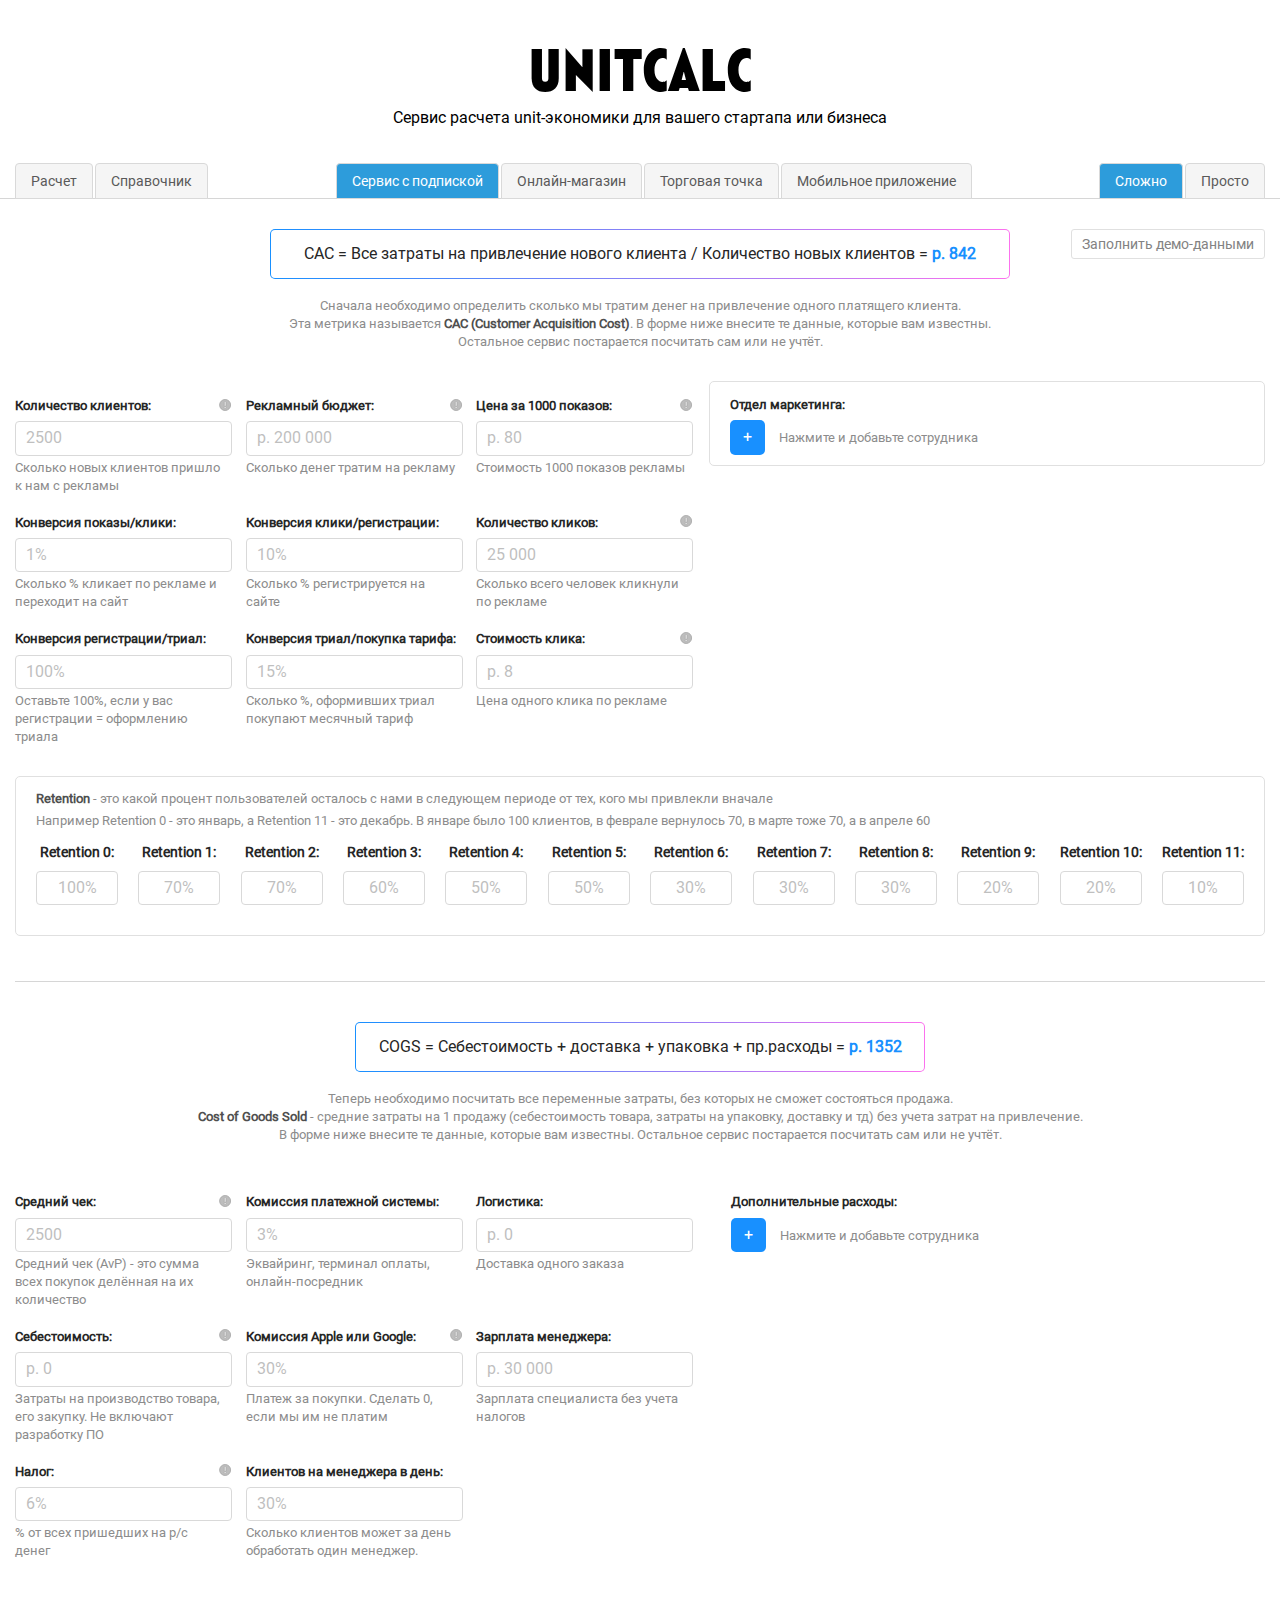
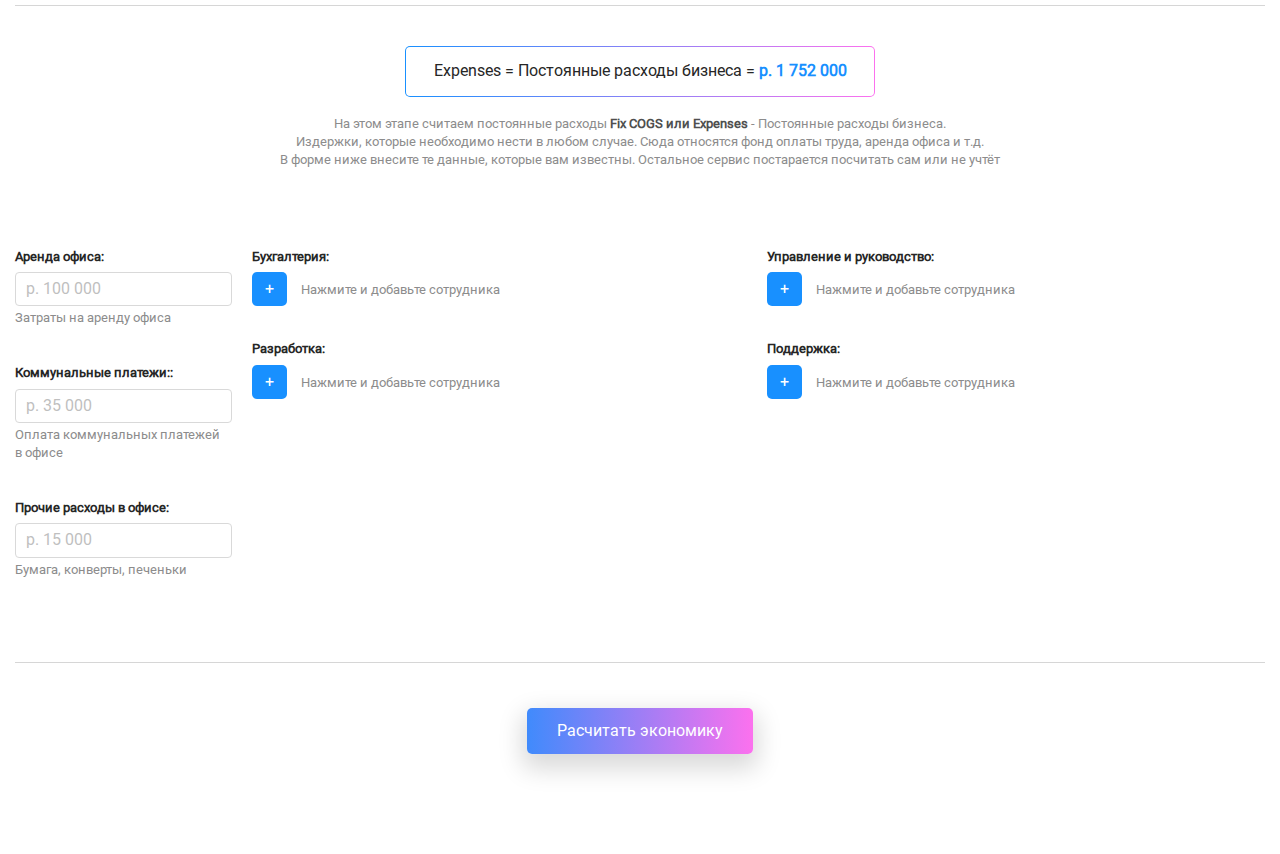
==== index.html @ e4cd633b "first commit" ====
<!doctype html>
<html lang="ru">
<head>
    <meta charset="UTF-8">
    <meta name="viewport" content="width=device-width,user-scalable=no,initial-scale=1,maximum-scale=1,minimum-scale=1">
    <meta http-equiv="X-UA-Compatible" content="ie=edge">
    <title>Unitcalc</title>
<link href="app.2c2aeeba109374f56f1d.css" rel="stylesheet"></head>
<body>
<header class="header">
    <div class="container">

        <div class="header__top">
            <h1 class="header__title">
                UNITCALC
            </h1>
            <span class="header__subtitle">
                Сервис расчета unit-экономики для вашего стартапа или бизнеса
            </span>
        </div>

        <div class="header__nav header-nav">
            <div class="header-nav__sub-nav">
                <a class="header-nav__item" href="#">Расчет</a>
                <a class="header-nav__item" href="./handbook.html">Справочник</a>
            </div>
            <div class="header-nav__main-nav">
                <a class="header-nav__item header-nav__item_active" href="#">Сервис с подпиской</a>
                <a class="header-nav__item" href="#">Онлайн-магазин</a>
                <a class="header-nav__item" href="#">Торговая точка</a>
                <a class="header-nav__item" href="#">Мобильное приложение</a>
            </div>
            <div class="header-nav__sub-nav">
                <a class="header-nav__item header-nav__item_active" href="#">Сложно</a>
                <a class="header-nav__item" href="./simple.html">Просто</a>
            </div>
        </div>

    </div>

    <hr class="header__hr">

</header>

<main class="main__index" data-complex-calc="true">
    <div class="container">
        <button class="put-demo-data">Заполнить демо-данными</button>
        <div class="transcript-wrap">
            <div class="transcript CAC__transcript">
                <p>CAC = Все затраты на привлечение нового клиента / Количество новых клиентов = <span class="transcript__benefit">р. 842</span></p>
            </div>

            <p class="CAC-preview__info transcript__info">
                Сначала необходимо определить сколько мы тратим денег на привлечение одного платящего клиента.
                <br>
                Эта метрика называется <span>CAC (Customer Acquisition Cost)</span>. В форме ниже
                внесите те данные, которые вам известны.<br>
                Остальное сервис постарается посчитать сам или не учтёт.
            </p>
        </div>
        <form class="main-form" action="">
            <div class="CAC">
                <div class="CAC-form main-form__CAC">
                    <div class="CAC-form__main">
                        <div class="CAC-form__spread">
                            <div class="main-form__row">
                                <div class="main-form__item main-form__item_require">
                                    <label for="customer-count">Количество клиентов:</label>
                                    <input class="main-form__input" id="customer-count" type="text" name="customer-count" placeholder="2500">
                                    <span class="main-form__input-info">
                                    Сколько новых клиентов пришло к нам с рекламы
                                </span>
                                </div>
                                <div class="main-form__item main-form__item_require">
                                    <label for="marketing-budget">Рекламный бюджет:</label>
                                    <input class="main-form__input" id="marketing-budget" type="text" name="marketing-budget" placeholder="р. 200 000">
                                    <span class="main-form__input-info">
                                    Сколько денег тратим на рекламу
                                </span>
                                </div>
                                <div class="main-form__item main-form__item_require">
                                    <label for="cost-per-1000">Цена за 1000 показов:</label>
                                    <input class="main-form__input" id="cost-per-1000" type="text" name="cost-per-1000" placeholder="р. 80">
                                    <span class="main-form__input-info">
                                    Стоимость 1000 показов рекламы
                                </span>
                                </div>
                            </div>
                            <div class="main-form__row">
                                <div class="main-form__item">
                                    <label for="conversion-shows-clicks">Конверсия показы/клики:</label>
                                    <input class="main-form__input" id="conversion-shows-clicks" type="text" name="conversion-shows-clicks" placeholder="1%">
                                    <span class="main-form__input-info">
                                    Сколько % кликает по рекламе и переходит на сайт
                                </span>
                                </div>
                                <div class="main-form__item">
                                    <label for="conversion-clicks-regs">Конверсия клики/регистрации:</label>
                                    <input class="main-form__input" id="conversion-clicks-regs" type="text" name="conversion-clicks-regs" placeholder="10%">
                                    <span class="main-form__input-info">
                                    Сколько % регистрируется на сайте
                                </span>
                                </div>
                                <div class="main-form__item main-form__item_require">
                                    <label for="clicks-count">Количество кликов:</label>
                                    <input class="main-form__input" id="clicks-count" type="text" name="clicks-count" placeholder="25 000">
                                    <span class="main-form__input-info">
                                    Сколько всего человек кликнули по рекламе
                                </span>
                                </div>
                            </div>
                            <div class="main-form__row">
                                <div class="main-form__item">
                                    <label for="conversion-reg-trial">Конверсия регистрации/триал:</label>
                                    <input class="main-form__input" id="conversion-reg-trial" type="text" name="conversion-reg-trial" placeholder="100%">
                                    <span class="main-form__input-info">
                                    Оставьте 100%, если у вас регистрации = оформлению триала
                                </span>
                                </div>
                                <div class="main-form__item">
                                    <label for="conversion-trial-tariff">Конверсия триал/покупка тарифа:</label>
                                    <input class="main-form__input" id="conversion-trial-tariff" type="text" name="conversion-trial-tariff" placeholder="15%">
                                    <span class="main-form__input-info">
                                    Сколько %, оформивших триал покупают месячный тариф
                                </span>
                                </div>
                                <div class="main-form__item main-form__item_require">
                                    <label for="cost-click">Стоимость клика:</label>
                                    <input class="main-form__input" type="text" id="cost-click" name="cost-click" placeholder="р. 8">
                                    <span class="main-form__input-info">
                                    Цена одного клика по рекламе
                                </span>
                                </div>
                            </div>
                        </div>
                        <div class="CAC-form__table main-form__table" data-table="marketing">
                            <span class="main-form__table-title">Отдел маркетинга:</span>
                            <div class="main-form__new-row" data-new-row="true">
                                <button data-new-personal="true" data-personal="marketing">+</button>
                                <span> Нажмите и добавьте сотрудника</span>
                            </div>
                        </div>
                    </div>
                    <div class="CAC-form__sub">
                        <p class="CAC-form__retention-info">
                            <span>Retention</span> - это какой процент пользователей осталось с нами в следующем периоде
                            от
                            тех, кого мы привлекли вначале
                        </p>
                        <span class="CAC-form__retention-example">
                        Например Retention 0 - это январь, а Retention 11 - это декабрь. В январе было 100 клиентов, в феврале вернулось 70, в марте тоже 70, а в апреле 60
                    </span>
                        <div class="CAC-form__retention-list">
                            <div class="CAC-form__retention-item">
                                <label for="retention0">Retention 0:</label>
                                <input class="main-form__input" id="retention0" name="retention0" type="text" placeholder="100%">
                            </div>
                            <div class="CAC-form__retention-item">
                                <label for="retention1">Retention 1:</label>
                                <input class="main-form__input" id="retention1" name="retention1" type="text" placeholder="70%">
                            </div>
                            <div class="CAC-form__retention-item">
                                <label for="retention2">Retention 2:</label>
                                <input class="main-form__input" id="retention2" name="retention2" type="text" placeholder="70%">
                            </div>
                            <div class="CAC-form__retention-item">
                                <label for="retention3">Retention 3:</label>
                                <input class="main-form__input" id="retention3" name="retention3" type="text" placeholder="60%">
                            </div>
                            <div class="CAC-form__retention-item">
                                <label for="retention4">Retention 4:</label>
                                <input class="main-form__input" id="retention4" name="retention4" type="text" placeholder="50%">
                            </div>
                            <div class="CAC-form__retention-item">
                                <label for="retention5">Retention 5:</label>
                                <input class="main-form__input" id="retention5" name="retention5" type="text" placeholder="50%">
                            </div>
                            <div class="CAC-form__retention-item">
                                <label for="retention6">Retention 6:</label>
                                <input class="main-form__input" id="retention6" name="retention6" type="text" placeholder="30%">
                            </div>
                            <div class="CAC-form__retention-item">
                                <label for="retention7">Retention 7:</label>
                                <input class="main-form__input" id="retention7" name="retention7" type="text" placeholder="30%">
                            </div>
                            <div class="CAC-form__retention-item">
                                <label for="retention8">Retention 8:</label>
                                <input class="main-form__input" id="retention8" name="retention8" type="text" placeholder="30%">
                            </div>
                            <div class="CAC-form__retention-item">
                                <label for="retention9">Retention 9:</label>
                                <input class="main-form__input" id="retention9" name="retention9" type="text" placeholder="20%">
                            </div>
                            <div class="CAC-form__retention-item">
                                <label for="retention10">Retention 10:</label>
                                <input class="main-form__input" id="retention10" name="retention10" type="text" placeholder="20%">
                            </div>
                            <div class="CAC-form__retention-item">
                                <label for="retention11">Retention 11:</label>
                                <input class="main-form__input" id="retention11" name="retention11" type="text" placeholder="10%">
                            </div>
                        </div>
                    </div>
                    <hr class="main-form__hr">
                </div>
            </div>
            <div class="COGS">
                <div class="COGS__preview COGS-preview">
                    <div class="transcript COGS__transcript">
                        <p>COGS = Себестоимость + доставка + упаковка + пр.расходы = <span class="transcript__benefit">р. 1352</span>
                        </p>
                    </div>
                    <p class="transcript__info">
                        Теперь необходимо посчитать все переменные затраты, без которых не сможет состояться продажа.
                        <br>
                        <span> Cost of Goods Sold </span> - средние затраты на 1 продажу (себестоимость товара, затраты
                        на упаковку, доставку и тд) без учета затрат на привлечение.<br>
                        В форме ниже внесите те данные, которые вам известны. Остальное сервис постарается посчитать сам
                        или не учтёт.
                    </p>
                </div>
                <div class="COGS-form main-form__COGS">
                    <div class="COGS-form__spread">
                        <div class="main-form__row">
                            <div class="main-form__item main-form__item_require">
                                <label for="average-cost">Средний чек:</label>
                                <input class="main-form__input" id="average-cost" type="text" name="average-cost" placeholder="2500">
                                <span class="main-form__input-info">
                                    Средний чек (AvP) - это сумма всех покупок делённая на их количество
                                </span>
                            </div>
                            <div class="main-form__item">
                                <label for="payment-commission">Комиссия платежной системы:</label>
                                <input class="main-form__input" id="payment-commission" type="text" name="payment-commission" placeholder="3%">
                                <span class="main-form__input-info">
                                    Эквайринг, терминал оплаты, онлайн-посредник
                                </span>
                            </div>
                            <div class="main-form__item">
                                <label for="logistic">Логистика:</label>
                                <input class="main-form__input" id="logistic" type="text" name="logistic" placeholder="р. 0">
                                <span class="main-form__input-info">
                                    Доставка одного заказа
                                </span>
                            </div>
                        </div>
                        <div class="main-form__row">
                            <div class="main-form__item main-form__item_require">
                                <label for="production-cost">Себестоимость:</label>
                                <input class="main-form__input" id="production-cost" type="text" name="production-cost" placeholder="р. 0">
                                <span class="main-form__input-info">
                                    Затраты на производство товара, его закупку. Не включают разработку ПО
                                </span>
                            </div>
                            <div class="main-form__item main-form__item_require">
                                <label for="commission-apple-google">Комиссия Apple или Google:</label>
                                <input class="main-form__input" id="commission-apple-google" type="text" name="commission-apple-google" placeholder="30%">
                                <span class="main-form__input-info">
                                    Платеж за покупки. Сделать 0, если мы им не платим
                                </span>
                            </div>
                            <div class="main-form__item">
                                <label for="manager-salary">Зарплата менеджера:</label>
                                <input class="main-form__input" id="manager-salary" type="text" name="manager-salary" placeholder="р. 30 000">
                                <span class="main-form__input-info">
                                    Зарплата специалиста без учета налогов
                                </span>
                            </div>
                        </div>
                        <div class="main-form__row">
                            <div class="main-form__item main-form__item_require">
                                <label for="tax">Налог:</label>
                                <input class="main-form__input" id="tax" type="text" name="tax" placeholder="6%">
                                <span class="main-form__input-info">
                                    % от всех пришедших на р/с денег
                                </span>
                            </div>
                            <div class="main-form__item">
                                <label for="client-per-manager">Клиентов на менеджера в день:</label>
                                <input class="main-form__input" id="client-per-manager" type="text" name="client-per-manager" placeholder="30%">
                                <span class="main-form__input-info">
                                    Сколько клиентов может за день обработать один менеджер.
                                </span>
                            </div>
                        </div>

                    </div>
                    <div class="COGS-form__table main-form__table" data-table="additional-spending">
                        <span class="main-form__table-title">Дополнительные расходы:</span>
                        <div class="main-form__new-row" data-new-row="true">
                            <button data-new-personal="true" data-personal="additional-spending">+</button>
                            <span> Нажмите и добавьте сотрудника</span>
                        </div>
                    </div>
                </div>
                <hr class="main-form__hr">
            </div>
            <div class="expenses">
                <div class="expenses__preview expenses-preview">
                    <div class="transcript expenses__transcript">
                        <p>Expenses = Постоянные расходы бизнеса = <span class="transcript__benefit">р. 1 752 000</span>
                        </p>
                    </div>
                    <p class="transcript__info">
                        На этом этапе считаем постоянные расходы <span>Fix COGS или Expenses</span> - Постоянные расходы
                        бизнеса. <br>
                        Издержки, которые необходимо нести в любом случае. Сюда относятся фонд оплаты труда, аренда
                        офиса и т.д. <br>
                        В форме ниже внесите те данные, которые вам известны. Остальное сервис постарается посчитать сам
                        или не учтёт
                    </p>
                </div>
                <div class="expenses-form main-form__expenses">
                    <div class="expenses__main">
                        <div class="expenses__row">
                            <div class="expenses__spread">
                                <div class="main-form__row">
                                    <div class="main-form__item">
                                        <label for="office-rent">Аренда офиса:</label>
                                        <input class="main-form__input" id="office-rent" type="text" name="office-rent" placeholder="р. 100 000">
                                        <span class="main-form__input-info">
                                    Затраты на аренду офиса
                                    </span>
                                    </div>
                                </div>
                                <div class="main-form__row">
                                    <div class="main-form__item">
                                        <label for="communal-payment">Коммунальные платежи::</label>
                                        <input class="main-form__input" id="communal-payment" type="text" name="communal-payment" placeholder="р. 35 000">
                                        <span class="main-form__input-info">
                                    Оплата коммунальных платежей в офисе
                                    </span>
                                    </div>
                                </div>
                                <div class="main-form__row">
                                    <div class="main-form__item">
                                        <label for="other-expense">Прочие расходы в офисе:</label>
                                        <input class="main-form__input" id="other-expense" type="text" name="other-expense" placeholder="р. 15 000">
                                        <span class="main-form__input-info">
                                    Бумага, конверты, печеньки
                                    </span>
                                    </div>
                                </div>
                            </div>
                            <div class="expenses__table-list">
                                <div class="main-form__table expenses-table" data-table="clerking">
                                    <span class="main-form__table-title">Бухгалтерия:</span>
                                    <div class="main-form__new-row" data-new-row="true">
                                        <button data-new-personal="true" data-personal="clerking">+</button>
                                        <span> Нажмите и добавьте сотрудника</span>
                                    </div>
                                </div>
                                <div class="main-form__table expenses-table" data-table="management">
                                    <span class="main-form__table-title">Управление и руководство:</span>
                                    <div class="main-form__new-row" data-new-row="true">
                                        <button data-new-personal="true" data-personal="management">+</button>
                                        <span> Нажмите и добавьте сотрудника</span>
                                    </div>
                                </div>
                                <div class="main-form__table expenses-table" data-table="dev">
                                    <span class="main-form__table-title">Разработка:</span>
                                    <div class="main-form__new-row" data-new-row="true">
                                        <button data-new-personal="true" data-personal="dev">+</button>
                                        <span> Нажмите и добавьте сотрудника</span>
                                    </div>
                                </div>
                                <div class="main-form__table expenses-table" data-table="support">
                                    <span class="main-form__table-title">Поддержка:</span>
                                    <div class="main-form__new-row" data-new-row="true">
                                        <button data-new-personal="true" data-personal="support">+</button>
                                        <span> Нажмите и добавьте сотрудника</span>
                                    </div>
                                </div>
                            </div>

                        </div>
                    </div>
                </div>
                <hr class="main-form__hr">
            </div>
        </form>
        <button class="main-form__submit" type="submit">Расчитать экономику</button>

        <div class="complex hidden">
            <div class="complex__preview">
                <p>Ваша unit-экономика расчитана из введенных данных. На их основе подготовлены
                    рекомендации по улучшению экономики</p>
                <a href="#">Перейти к рекомендациями</a>
            </div>
            <div class="complex__table-list">
                <div class="table-ref">
                    <button class="button-share">
                        <img src="./img/share.svg" alt="">
                    </button>
                    <button class="button-download">
                        <img src="./img/download.svg" alt="">
                    </button>
                </div>
                <div class="simple__common-data">
                    <span class="table__title">Общие данные по экономике:</span>
                    <table class="common-data">
                        <tr class="common-data__tr">
                            <td class="common-data__th">
                                <div class="common-data__td-wrap">
                                    <span class="common-data__th-title">ARPPU:</span>
                                    <span class="common-data__th-info">Средний доход с платящего клиента</span>
                                    <span class="common-data__th-value">р. 5 016</span>
                                </div>
                            </td>
                            <td class="common-data__th">
                                <div class="common-data__td-wrap">
                                    <span class="common-data__th-title">ARPPU:</span>
                                    <span class="common-data__th-info">Средний доход с платящего клиента</span>
                                    <span class="common-data__th-value">р. 5 016</span>
                                </div>
                            </td>
                            <td class="common-data__th">
                                <div class="common-data__td-wrap">
                                    <span class="common-data__th-title">ARPPU:</span>
                                    <span class="common-data__th-info">Средний доход с платящего клиента</span>
                                    <span class="common-data__th-value">р. 5 016</span>
                                </div>
                            </td>
                            <td class="common-data__th">
                                <div class="common-data__td-wrap">
                                    <span class="common-data__th-title">ARPPU:</span>
                                    <span class="common-data__th-info">Средний доход с платящего клиента</span>
                                    <span class="common-data__th-value">р. 5 016</span>
                                </div>
                            </td>
                            <td class="common-data__th">
                                <div class="common-data__td-wrap">
                                    <span class="common-data__th-title">ARPPU:</span>
                                    <span class="common-data__th-info">Средний доход с платящего клиента</span>
                                    <span class="common-data__th-value">р. 5 016</span>
                                </div>
                            </td>
                            <td class="common-data__th">
                                <div class="common-data__td-wrap">
                                    <span class="common-data__th-title">ARPPU:</span>
                                    <span class="common-data__th-info">Средний доход с платящего клиента</span>
                                    <span class="common-data__th-value">р. 5 016</span>
                                </div>
                            </td>
                            <td class="common-data__th">
                                <div class="common-data__td-wrap">
                                    <span class="common-data__th-title">ARPPU:</span>
                                    <span class="common-data__th-info">Средний доход с платящего клиента</span>
                                    <span class="common-data__th-value">р. 5 016</span>
                                </div>
                            </td>
                            <td class="common-data__th common-data__th_benefit">
                                <div class="common-data__td-wrap">
                                    <span class="common-data__th-title">ARPPU:</span>
                                    <span class="common-data__th-info">Средний доход с платящего клиента</span>
                                    <span class="common-data__th-value">р. 5 016</span>
                                </div>
                            </td>
                        </tr>
                        <tr class="common-data__tr">
                            <td class="common-data__td">
                                <div class="common-data__td-wrap">
                                    <span class="common-data__td-title">Количество показов:</span>
                                    <span class="common-data__td-info">Общее число показов рекламы</span>
                                    <span class="common-data__td-value">р. 2 500 000</span>
                                </div>
                            </td>
                            <td class="common-data__td">
                                <div class="common-data__td-wrap">
                                    <span class="common-data__td-title">Количество показов:</span>
                                    <span class="common-data__td-info">Общее число показов рекламы</span>
                                    <span class="common-data__td-value">р. 2 500 000</span>
                                </div>
                            </td>
                            <td class="common-data__td">
                                <div class="common-data__td-wrap">
                                    <span class="common-data__td-title">Количество показов:</span>
                                    <span class="common-data__td-info">Общее число показов рекламы</span>
                                    <span class="common-data__td-value">р. 2 500 000</span>
                                </div>
                            </td>
                            <td class="common-data__td">
                                <div class="common-data__td-wrap">
                                    <span class="common-data__td-title">Количество показов:</span>
                                    <span class="common-data__td-info">Общее число показов рекламы</span>
                                    <span class="common-data__td-value">р. 2 500 000</span>
                                </div>
                            </td>
                            <td class="common-data__td">
                                <div class="common-data__td-wrap">
                                    <span class="common-data__td-title">Количество показов:</span>
                                    <span class="common-data__td-info">Общее число показов рекламы</span>
                                    <span class="common-data__td-value">р. 2 500 000</span>
                                </div>
                            </td>
                            <td class="common-data__td">
                                <div class="common-data__td-wrap">
                                    <span class="common-data__td-title">Количество показов:</span>
                                    <span class="common-data__td-info">Общее число показов рекламы</span>
                                    <span class="common-data__td-value">р. 2 500 000</span>
                                </div>
                            </td>
                            <td class="common-data__td">
                                <div class="common-data__td-wrap">
                                    <span class="common-data__td-title">Количество показов:</span>
                                    <span class="common-data__td-info">Общее число показов рекламы</span>
                                    <span class="common-data__td-value">р. 2 500 000</span>
                                </div>
                            </td>
                            <td class="common-data__td common-data__td_benefit">
                                <div class="common-data__td-wrap">
                                    <span class="common-data__td-title">Количество показов:</span>
                                    <span class="common-data__td-info">Общее число показов рекламы</span>
                                    <span class="common-data__td-value">р. 2 500 000</span>
                                </div>
                            </td>
                        </tr>
                    </table>
                </div>
                <div class="churt-rate complex__churt-rate">
                    <span class="table__title">Расчёт с учетом Churt Rate (Оттока):</span>
                    <table class="table">
                        <tr class="table__tr">
                            <td class="table__th table__td_title">Mесяц</td>
                            <td class="table__th">1</td>
                            <td class="table__th">2</td>
                            <td class="table__th">3</td>
                            <td class="table__th">4</td>
                            <td class="table__th">5</td>
                            <td class="table__th">6</td>
                            <td class="table__th">7</td>
                            <td class="table__th">8</td>
                            <td class="table__th">9</td>
                            <td class="table__th">10</td>
                            <td class="table__th">11</td>
                            <td class="table__th">12</td>

                        </tr>
                        <tr class="table__tr">
                            <td class="table__td table__td_title">Средний чек</td>
                            <td class="table__td">1</td>
                            <td class="table__td">2</td>
                            <td class="table__td">3</td>
                            <td class="table__td">4</td>
                            <td class="table__td">5</td>
                            <td class="table__td">6</td>
                            <td class="table__td">7</td>
                            <td class="table__td">8</td>
                            <td class="table__td">9</td>
                            <td class="table__td">10</td>
                            <td class="table__td">11</td>
                            <td class="table__td">12</td>

                        </tr>
                        <tr class="table__tr">
                            <td class="table__td table__td_title">Новые клиенты</td>
                            <td class="table__td">1</td>
                            <td class="table__td">2</td>
                            <td class="table__td">3</td>
                            <td class="table__td">4</td>
                            <td class="table__td">5</td>
                            <td class="table__td">6</td>
                            <td class="table__td">7</td>
                            <td class="table__td">8</td>
                            <td class="table__td">9</td>
                            <td class="table__td">10</td>
                            <td class="table__td">11</td>
                            <td class="table__td">12</td>

                        </tr>
                        <tr class="table__tr">
                            <td class="table__td table__td_title">Отток, %</td>
                            <td class="table__td">1</td>
                            <td class="table__td">2</td>
                            <td class="table__td">3</td>
                            <td class="table__td">4</td>
                            <td class="table__td">5</td>
                            <td class="table__td">6</td>
                            <td class="table__td">7</td>
                            <td class="table__td">8</td>
                            <td class="table__td">9</td>
                            <td class="table__td">10</td>
                            <td class="table__td">11</td>
                            <td class="table__td">12</td>

                        </tr>
                        <tr class="table__tr">
                            <td class="table__td table__td_title">Повторные продажи</td>
                            <td class="table__td">1</td>
                            <td class="table__td">2</td>
                            <td class="table__td">3</td>
                            <td class="table__td">4</td>
                            <td class="table__td">5</td>
                            <td class="table__td">6</td>
                            <td class="table__td">7</td>
                            <td class="table__td">8</td>
                            <td class="table__td">9</td>
                            <td class="table__td">10</td>
                            <td class="table__td">11</td>
                            <td class="table__td">12</td>

                        </tr>
                        <tr class="table__tr">
                            <td class="table__td table__td_title">Всего клиентов</td>
                            <td class="table__td">1</td>
                            <td class="table__td">2</td>
                            <td class="table__td">3</td>
                            <td class="table__td">4</td>
                            <td class="table__td">5</td>
                            <td class="table__td">6</td>
                            <td class="table__td">7</td>
                            <td class="table__td">8</td>
                            <td class="table__td">9</td>
                            <td class="table__td">10</td>
                            <td class="table__td">11</td>
                            <td class="table__td">12</td>

                        </tr>
                        <tr class="table__tr">
                            <td class="table__td table__td_title table__td_gray">Выручка, Revenue</td>
                            <td class="table__td">1</td>
                            <td class="table__td">2</td>
                            <td class="table__td">3</td>
                            <td class="table__td">4</td>
                            <td class="table__td">5</td>
                            <td class="table__td">6</td>
                            <td class="table__td">7</td>
                            <td class="table__td">8</td>
                            <td class="table__td">9</td>
                            <td class="table__td">10</td>
                            <td class="table__td">11</td>
                            <td class="table__td">12</td>

                        </tr>
                        <tr class="table__tr">
                            <td class="table__td table__td_title">Прибыль без fixCOGS</td>
                            <td class="table__td">1</td>
                            <td class="table__td">2</td>
                            <td class="table__td">3</td>
                            <td class="table__td">4</td>
                            <td class="table__td">5</td>
                            <td class="table__td">6</td>
                            <td class="table__td">7</td>
                            <td class="table__td">8</td>
                            <td class="table__td">9</td>
                            <td class="table__td">10</td>
                            <td class="table__td">11</td>
                            <td class="table__td">12</td>

                        </tr>
                        <tr class="table__tr">
                            <td class="table__td table__td_title">Чистая прибыль</td>
                            <td class="table__td table__td_not-profit">1</td>
                            <td class="table__td table__td_profit">2</td>
                            <td class="table__td table__td_profit">3</td>
                            <td class="table__td">4</td>
                            <td class="table__td">5</td>
                            <td class="table__td">6</td>
                            <td class="table__td">7</td>
                            <td class="table__td">8</td>
                            <td class="table__td">9</td>
                            <td class="table__td">10</td>
                            <td class="table__td">11</td>
                            <td class="table__td">12</td>

                        </tr>
                    </table>
                </div>
                <div class="retention complex__retention">
                    <span class="table__title">Расчёт по когорте с учётом Retention (Возвращаемости):</span>
                    <table class="table">
                        <tr class="table__tr">
                            <td class="table__th table__td_title">Mесяц</td>
                            <td class="table__th">1</td>
                            <td class="table__th">2</td>
                            <td class="table__th">3</td>
                            <td class="table__th">4</td>
                            <td class="table__th">5</td>
                            <td class="table__th">6</td>
                            <td class="table__th">7</td>
                            <td class="table__th">8</td>
                            <td class="table__th">9</td>
                            <td class="table__th">10</td>
                            <td class="table__th">11</td>
                            <td class="table__th">12</td>

                        </tr>
                        <tr class="table__tr">
                            <td class="table__td table__td_title">Средний чек</td>
                            <td class="table__td">1</td>
                            <td class="table__td">2</td>
                            <td class="table__td">3</td>
                            <td class="table__td">4</td>
                            <td class="table__td">5</td>
                            <td class="table__td">6</td>
                            <td class="table__td">7</td>
                            <td class="table__td">8</td>
                            <td class="table__td">9</td>
                            <td class="table__td">10</td>
                            <td class="table__td">11</td>
                            <td class="table__td">12</td>

                        </tr>
                        <tr class="table__tr">
                            <td class="table__td table__td_title">Retention, Повторные, %</td>
                            <td class="table__td">1</td>
                            <td class="table__td">2</td>
                            <td class="table__td">3</td>
                            <td class="table__td">4</td>
                            <td class="table__td">5</td>
                            <td class="table__td">6</td>
                            <td class="table__td">7</td>
                            <td class="table__td">8</td>
                            <td class="table__td">9</td>
                            <td class="table__td">10</td>
                            <td class="table__td">11</td>
                            <td class="table__td">12</td>

                        </tr>
                        <tr class="table__tr">
                            <td class="table__td table__td_title">Новых клиентов</td>
                            <td class="table__td">1</td>
                            <td class="table__td">2</td>
                            <td class="table__td">3</td>
                            <td class="table__td">4</td>
                            <td class="table__td">5</td>
                            <td class="table__td">6</td>
                            <td class="table__td">7</td>
                            <td class="table__td">8</td>
                            <td class="table__td">9</td>
                            <td class="table__td">10</td>
                            <td class="table__td">11</td>
                            <td class="table__td">12</td>

                        </tr>
                        <tr class="table__tr">
                            <td class="table__td table__td_title">Старых клиентов</td>
                            <td class="table__td">1</td>
                            <td class="table__td">2</td>
                            <td class="table__td">3</td>
                            <td class="table__td">4</td>
                            <td class="table__td">5</td>
                            <td class="table__td">6</td>
                            <td class="table__td">7</td>
                            <td class="table__td">8</td>
                            <td class="table__td">9</td>
                            <td class="table__td">10</td>
                            <td class="table__td">11</td>
                            <td class="table__td">12</td>

                        </tr>
                        <tr class="table__tr">
                            <td class="table__td table__td_title">Выручка, Revenue</td>
                            <td class="table__td">1</td>
                            <td class="table__td">2</td>
                            <td class="table__td">3</td>
                            <td class="table__td">4</td>
                            <td class="table__td">5</td>
                            <td class="table__td">6</td>
                            <td class="table__td">7</td>
                            <td class="table__td">8</td>
                            <td class="table__td">9</td>
                            <td class="table__td">10</td>
                            <td class="table__td">11</td>
                            <td class="table__td">12</td>

                        </tr>
                        <tr class="table__tr">
                            <td class="table__td table__td_title">Прибыль без fixCOGS</td>
                            <td class="table__td">1</td>
                            <td class="table__td">2</td>
                            <td class="table__td">3</td>
                            <td class="table__td">4</td>
                            <td class="table__td">5</td>
                            <td class="table__td">6</td>
                            <td class="table__td">7</td>
                            <td class="table__td">8</td>
                            <td class="table__td">9</td>
                            <td class="table__td">10</td>
                            <td class="table__td">11</td>
                            <td class="table__td">12</td>

                        </tr>
                        <tr class="table__tr">
                            <td class="table__td table__td_title">Чистая прибыль</td>
                            <td class="table__td">1</td>
                            <td class="table__td">2</td>
                            <td class="table__td">3</td>
                            <td class="table__td">4</td>
                            <td class="table__td">5</td>
                            <td class="table__td">6</td>
                            <td class="table__td">7</td>
                            <td class="table__td">8</td>
                            <td class="table__td">9</td>
                            <td class="table__td">10</td>
                            <td class="table__td">11</td>
                            <td class="table__td">12</td>

                        </tr>

                        <tr class="table__tr">
                            <td class="table__td table__td_title">1</td>
                            <td class="table__td">1</td>
                            <td class="table__td">2</td>
                            <td class="table__td">3</td>
                            <td class="table__td">4</td>
                            <td class="table__td">5</td>
                            <td class="table__td">6</td>
                            <td class="table__td">7</td>
                            <td class="table__td">8</td>
                            <td class="table__td">9</td>
                            <td class="table__td">10</td>
                            <td class="table__td">11</td>
                            <td class="table__td">12</td>

                        </tr>
                        <tr class="table__tr">
                            <td class="table__td table__td_title">2</td>
                            <td class="table__td">1</td>
                            <td class="table__td">2</td>
                            <td class="table__td">3</td>
                            <td class="table__td">4</td>
                            <td class="table__td">5</td>
                            <td class="table__td">6</td>
                            <td class="table__td">7</td>
                            <td class="table__td">8</td>
                            <td class="table__td">9</td>
                            <td class="table__td">10</td>
                            <td class="table__td">11</td>
                            <td class="table__td">12</td>

                        </tr>
                        <tr class="table__tr">
                            <td class="table__td table__td_title">3</td>
                            <td class="table__td">1</td>
                            <td class="table__td">2</td>
                            <td class="table__td">3</td>
                            <td class="table__td">4</td>
                            <td class="table__td">5</td>
                            <td class="table__td">6</td>
                            <td class="table__td">7</td>
                            <td class="table__td">8</td>
                            <td class="table__td">9</td>
                            <td class="table__td">10</td>
                            <td class="table__td">11</td>
                            <td class="table__td">12</td>

                        </tr>
                        <tr class="table__tr">
                            <td class="table__td table__td_title">4</td>
                            <td class="table__td">1</td>
                            <td class="table__td">2</td>
                            <td class="table__td">3</td>
                            <td class="table__td">4</td>
                            <td class="table__td">5</td>
                            <td class="table__td">6</td>
                            <td class="table__td">7</td>
                            <td class="table__td">8</td>
                            <td class="table__td">9</td>
                            <td class="table__td">10</td>
                            <td class="table__td">11</td>
                            <td class="table__td">12</td>

                        </tr>
                        <tr class="table__tr">
                            <td class="table__td table__td_title">5</td>
                            <td class="table__td">1</td>
                            <td class="table__td">2</td>
                            <td class="table__td">3</td>
                            <td class="table__td">4</td>
                            <td class="table__td">5</td>
                            <td class="table__td">6</td>
                            <td class="table__td">7</td>
                            <td class="table__td">8</td>
                            <td class="table__td">9</td>
                            <td class="table__td">10</td>
                            <td class="table__td">11</td>
                            <td class="table__td">12</td>

                        </tr>
                        <tr class="table__tr">
                            <td class="table__td table__td_title">6</td>
                            <td class="table__td">1</td>
                            <td class="table__td">2</td>
                            <td class="table__td">3</td>
                            <td class="table__td">4</td>
                            <td class="table__td">5</td>
                            <td class="table__td">6</td>
                            <td class="table__td">7</td>
                            <td class="table__td">8</td>
                            <td class="table__td">9</td>
                            <td class="table__td">10</td>
                            <td class="table__td">11</td>
                            <td class="table__td">12</td>

                        </tr>
                        <tr class="table__tr">
                            <td class="table__td table__td_title">7</td>
                            <td class="table__td">1</td>
                            <td class="table__td">2</td>
                            <td class="table__td">3</td>
                            <td class="table__td">4</td>
                            <td class="table__td">5</td>
                            <td class="table__td">6</td>
                            <td class="table__td">7</td>
                            <td class="table__td">8</td>
                            <td class="table__td">9</td>
                            <td class="table__td">10</td>
                            <td class="table__td">11</td>
                            <td class="table__td">12</td>

                        </tr>
                        <tr class="table__tr">
                            <td class="table__td table__td_title">8</td>
                            <td class="table__td">1</td>
                            <td class="table__td">2</td>
                            <td class="table__td">3</td>
                            <td class="table__td">4</td>
                            <td class="table__td">5</td>
                            <td class="table__td">6</td>
                            <td class="table__td">7</td>
                            <td class="table__td">8</td>
                            <td class="table__td">9</td>
                            <td class="table__td">10</td>
                            <td class="table__td">11</td>
                            <td class="table__td">12</td>

                        </tr>
                        <tr class="table__tr">
                            <td class="table__td table__td_title">9</td>
                            <td class="table__td">1</td>
                            <td class="table__td">2</td>
                            <td class="table__td">3</td>
                            <td class="table__td">4</td>
                            <td class="table__td">5</td>
                            <td class="table__td">6</td>
                            <td class="table__td">7</td>
                            <td class="table__td">8</td>
                            <td class="table__td">9</td>
                            <td class="table__td">10</td>
                            <td class="table__td">11</td>
                            <td class="table__td">12</td>

                        </tr>
                        <tr class="table__tr">
                            <td class="table__td table__td_title">10</td>
                            <td class="table__td">1</td>
                            <td class="table__td">2</td>
                            <td class="table__td">3</td>
                            <td class="table__td">4</td>
                            <td class="table__td">5</td>
                            <td class="table__td">6</td>
                            <td class="table__td">7</td>
                            <td class="table__td">8</td>
                            <td class="table__td">9</td>
                            <td class="table__td">10</td>
                            <td class="table__td">11</td>
                            <td class="table__td">12</td>

                        </tr>
                        <tr class="table__tr">
                            <td class="table__td table__td_title">11</td>
                            <td class="table__td">1</td>
                            <td class="table__td">2</td>
                            <td class="table__td">3</td>
                            <td class="table__td">4</td>
                            <td class="table__td">5</td>
                            <td class="table__td">6</td>
                            <td class="table__td">7</td>
                            <td class="table__td">8</td>
                            <td class="table__td">9</td>
                            <td class="table__td">10</td>
                            <td class="table__td">11</td>
                            <td class="table__td">12</td>

                        </tr>
                        <tr class="table__tr">
                            <td class="table__td table__td_title">12</td>
                            <td class="table__td">1</td>
                            <td class="table__td">2</td>
                            <td class="table__td">3</td>
                            <td class="table__td">4</td>
                            <td class="table__td">5</td>
                            <td class="table__td">6</td>
                            <td class="table__td">7</td>
                            <td class="table__td">8</td>
                            <td class="table__td">9</td>
                            <td class="table__td">10</td>
                            <td class="table__td">11</td>
                            <td class="table__td">12</td>

                        </tr>
                        <tr class="table__tr">
                            <td class="table__td table__td_title">Всего платящих клиентов</td>
                            <td class="table__td">1</td>
                            <td class="table__td">2</td>
                            <td class="table__td">3</td>
                            <td class="table__td">4</td>
                            <td class="table__td">5</td>
                            <td class="table__td">6</td>
                            <td class="table__td">7</td>
                            <td class="table__td">8</td>
                            <td class="table__td">1415000</td>
                            <td class="table__td">10</td>
                            <td class="table__td">11</td>
                            <td class="table__td">12</td>

                        </tr>
                    </table>
                </div>
                <div class="constant-variables complex__constant-variables">
                    <span class="table__title">Постоянные и переменные затраты:</span>
                    <table class="table">
                        <tr class="table__tr">
                            <td class="table__th width-18-percent">Отдел маркетинга</td>
                            <td class="table__th width-10-percent">Количество</td>
                            <td class="table__th width-18-percent">Зарплата на руки</td>
                            <td class="table__th width-14-percent">Налоги</td>
                            <td class="table__th width-20-percent">Зарплата с налогами в месяц</td>
                            <td class="table__th width-20-percent">Зарплата с налогами в год</td>
                        </tr>
                        <tr class="table__tr">
                            <td class="table__td width-18-percent">Таргетолог</td>
                            <td class="table__td width-10-percent">1</td>
                            <td class="table__td width-18-percent">р. 30 000</td>
                            <td class="table__td width-14-percent">р. 12 600</td>
                            <td class="table__td width-20-percent">р. 42 600</td>
                            <td class="table__td width-20-percent">р. 681 600</td>


                        </tr>
                        <tr class="table__tr">
                            <td class="table__td width-18-percent">Маркетолог</td>
                            <td class="table__td width-10-percent">1</td>
                            <td class="table__td width-18-percent">р. 30 000</td>
                            <td class="table__td width-14-percent">р. 12 600</td>
                            <td class="table__td width-20-percent">р. 42 600</td>
                            <td class="table__td width-20-percent">р. 681 600</td>


                        </tr>
                        <tr class="table__tr">
                            <td class="table__td width-18-percent">Копирайтер</td>
                            <td class="table__td width-10-percent">1</td>
                            <td class="table__td width-18-percent">р. 30 000</td>
                            <td class="table__td width-14-percent">р. 12 600</td>
                            <td class="table__td width-20-percent">р. 42 600</td>
                            <td class="table__td width-20-percent">р. 681 600</td>


                        </tr>
                        <tr class="table__tr">
                            <td class="table__th width-18-percent">Управление, бухгалтерия</td>
                            <td class="table__th width-10-percent">Количество</td>
                            <td class="table__th width-18-percent">Зарплата на руки</td>
                            <td class="table__th width-14-percent">Налоги</td>
                            <td class="table__th width-20-percent">Зарплата с налогами в месяц</td>
                            <td class="table__th width-20-percent">Зарплата с налогами в год</td>
                        </tr>
                        <tr class="table__tr">
                            <td class="table__td width-18-percent">СЕО</td>
                            <td class="table__td width-10-percent">1</td>
                            <td class="table__td width-18-percent">р. 30 000</td>
                            <td class="table__td width-14-percent">р. 12 600</td>
                            <td class="table__td width-20-percent">р. 42 600</td>
                            <td class="table__td width-20-percent">р. 681 600</td>


                        </tr>
                        <tr class="table__tr">
                            <td class="table__td width-18-percent">Бухгалтер</td>
                            <td class="table__td width-10-percent">1</td>
                            <td class="table__td width-18-percent">р. 30 000</td>
                            <td class="table__td width-14-percent">р. 12 600</td>
                            <td class="table__td width-20-percent">р. 42 600</td>
                            <td class="table__td width-20-percent">р. 681 600</td>


                        </tr>
                        <tr class="table__tr">
                            <td class="table__td width-18-percent">Юрист</td>
                            <td class="table__td width-10-percent">1</td>
                            <td class="table__td width-18-percent">р. 30 000</td>
                            <td class="table__td width-14-percent">р. 12 600</td>
                            <td class="table__td width-20-percent">р. 42 600</td>
                            <td class="table__td width-20-percent">р. 681 600</td>


                        </tr>
                        <tr class="table__tr">
                            <td class="table__th width-18-percent">Разработка</td>
                            <td class="table__th width-10-percent">Количество</td>
                            <td class="table__th width-18-percent">Зарплата на руки</td>
                            <td class="table__th width-14-percent">Налоги</td>
                            <td class="table__th width-20-percent">Зарплата с налогами в месяц</td>
                            <td class="table__th width-20-percent">Зарплата с налогами в год</td>
                        </tr>
                        <tr class="table__tr">
                            <td class="table__td width-18-percent">Разработчик Android</td>
                            <td class="table__td width-10-percent">1</td>
                            <td class="table__td width-18-percent">р. 30 000</td>
                            <td class="table__td width-14-percent">р. 12 600</td>
                            <td class="table__td width-20-percent">р. 42 600</td>
                            <td class="table__td width-20-percent">р. 681 600</td>


                        </tr>
                        <tr class="table__tr">
                            <td class="table__td width-18-percent">Разработчик iOS</td>
                            <td class="table__td width-10-percent">1</td>
                            <td class="table__td width-18-percent">р. 30 000</td>
                            <td class="table__td width-14-percent">р. 12 600</td>
                            <td class="table__td width-20-percent">р. 42 600</td>
                            <td class="table__td width-20-percent">р. 681 600</td>


                        </tr>
                        <tr class="table__tr">
                            <td class="table__td width-18-percent">Senior UX/UI designer</td>
                            <td class="table__td width-10-percent">1</td>
                            <td class="table__td width-18-percent">р. 30 000</td>
                            <td class="table__td width-14-percent">р. 12 600</td>
                            <td class="table__td width-20-percent">р. 42 600</td>
                            <td class="table__td width-20-percent">р. 681 600</td>


                        </tr>
                        <tr class="table__tr">
                            <td class="table__th width-18-percent">Поддержка</td>
                            <td class="table__th width-10-percent">Количество</td>
                            <td class="table__th width-18-percent">Зарплата на руки</td>
                            <td class="table__th width-14-percent">Налоги</td>
                            <td class="table__th width-20-percent">Зарплата с налогами в месяц</td>
                            <td class="table__th width-20-percent">Зарплата с налогами в год</td>
                        </tr>
                        <tr class="table__tr">
                            <td class="table__td width-18-percent">DevOps</td>
                            <td class="table__td width-10-percent">1</td>
                            <td class="table__td width-18-percent">р. 30 000</td>
                            <td class="table__td width-14-percent">р. 12 600</td>
                            <td class="table__td width-20-percent">р. 42 600</td>
                            <td class="table__td width-20-percent">р. 681 600</td>


                        </tr>
                        <tr class="table__tr">
                            <td class="table__td width-18-percent">Product Manager</td>
                            <td class="table__td width-10-percent">1</td>
                            <td class="table__td width-18-percent">р. 30 000</td>
                            <td class="table__td width-14-percent">р. 12 600</td>
                            <td class="table__td width-20-percent">р. 42 600</td>
                            <td class="table__td width-20-percent">р. 681 600</td>


                        </tr>
                        <tr class="table__tr">
                            <td class="table__td width-18-percent">Тестировщик</td>
                            <td class="table__td width-10-percent">1</td>
                            <td class="table__td width-18-percent">р. 30 000</td>
                            <td class="table__td width-14-percent">р. 12 600</td>
                            <td class="table__td width-20-percent">р. 42 600</td>
                            <td class="table__td width-20-percent">р. 681 600</td>
                        </tr>
                        <tr class="table__tr">
                            <td class="table__th width-18-percent">Сервисы и ПО</td>
                            <td class="table__th width-10-percent">Количество</td>
                            <td colspan="2" class="table__th width-32-percent">Затраты в месяц</td>
                            <td colspan="2" class="table__th width-40-percent">Затраты в год</td>
                        </tr>
                        <tr class="table__tr">
                            <td class="table__td width-18-percent">Хостинг</td>
                            <td class="table__td width-10-percent">1</td>
                            <td colspan="2" class="table__td width-32-percent">р. 30 000</td>
                            <td colspan="2" class="table__td width-40-percent">р. 12 600</td>

                        </tr>
                        <tr class="table__tr">
                            <td class="table__td width-18-percent">Аренда серверов</td>
                            <td class="table__td width-10-percent">1</td>
                            <td colspan="2" class="table__td width-32-percent">р. 30 000</td>
                            <td colspan="2" class="table__td width-40-percent">р. 12 600</td>

                        </tr>
                        <tr class="table__tr">
                            <td class="table__td width-18-percent">ПО для бухгалтерии</td>
                            <td class="table__td width-10-percent">1</td>
                            <td colspan="2" class="table__td width-32-percent">р. 30 000</td>
                            <td colspan="2" class="table__td width-40-percent">р. 12 600</td>
                        </tr>
                        <tr class="table__tr">
                            <td class="table__th width-18-percent">Прочее</td>
                            <td class="table__th width-10-percent">Количество</td>
                            <td colspan="2" class="table__th width-32-percent">Затраты в месяц</td>
                            <td colspan="2" class="table__th width-40-percent">Затраты в год</td>
                        </tr>
                        <tr class="table__tr">
                            <td class="table__td width-18-percent">Аренда офиса</td>
                            <td class="table__td width-10-percent">1</td>
                            <td colspan="2" class="table__td width-32-percent">р. 30 000</td>
                            <td colspan="2" class="table__td width-40-percent">р. 12 600</td>

                        </tr>
                        <tr class="table__tr">
                            <td class="table__td width-18-percent">Коммунальные расходы</td>
                            <td class="table__td width-10-percent">1</td>
                            <td colspan="2" class="table__td width-32-percent">р. 30 000</td>
                            <td colspan="2" class="table__td width-40-percent">р. 12 600</td>

                        </tr>
                        <tr class="table__tr">
                            <td class="table__td width-18-percent">Прочие расходы в офис</td>
                            <td class="table__td width-10-percent">1</td>
                            <td colspan="2" class="table__td width-32-percent">р. 30 000</td>
                            <td colspan="2" class="table__td width-40-percent">р. 12 600</td>

                        </tr>
                        <tr class="table__tr">
                            <td class="table__td table__td_gray width-18-percent">Итого затраты персонал в месяц</td>
                            <td class="table__td table__td_gray width-10-percent">р. 5 258 000</td>
                            <td class="table__td table__td_gray width-18-percent">Итого затраты персонал в год</td>
                            <td class="table__td table__td_gray width-14-percent">р. 5 258 000</td>
                        </tr>
                        <tr class="table__tr">
                            <td class="table__td table__td_gray width-18-percent">Итого затраты прочее в месяц</td>
                            <td class="table__td table__td_gray width-10-percent">р. 5 258 000</td>
                            <td class="table__td table__td_gray width-18-percent">Итого затраты прочее в год</td>
                            <td class="table__td table__td_gray width-14-percent">р. 5 258 000</td>
                        </tr>
                        <tr class="table__tr">
                            <td class="table__td table__td_gray width-18-percent">Итого налоги в месяц</td>
                            <td class="table__td table__td_gray width-10-percent">р. 5 258 000</td>
                            <td class="table__td table__td_gray width-18-percent">Итого налоги в год</td>
                            <td class="table__td table__td_gray width-14-percent">р. 5 258 000</td>
                        </tr>
                        <tr class="table__tr">
                            <td class="table__td table__td_gray width-18-percent">Итого общие затраты в месяц</td>
                            <td class="table__td table__td_gray width-10-percent">р. 5 258 000</td>
                            <td class="table__td table__td_gray width-18-percent">Итого общие затраты в год</td>
                            <td class="table__td table__td_gray width-14-percent">р. 5 258 000</td>
                        </tr>
                    </table>

                </div>
                <div class="recommendation complex__recommendation">
                    <span class="recommendation__title">Рекомендации:</span>
                    <div class="recommendation__input-wrap">
                        <label for="recommendation-input">
                            Сколько вы хотите зарабатывать в месяц?
                        </label>
                        <div class="recommendation__row">
                            <input class="main-form__input" type="text" id="recommendation-input" name="recommendation-input" placeholder="р. 10 000 000">
                            <span>
                        Укажите сумму чистой прибыли (Profit - fixCOGS), которую <br>
                        вы хотите зарабатывать в месяц
                        </span>
                        </div>

                    </div>
                    <table class="table recommendation__table">
                        <tr class="table__tr">
                            <td class="table__th table__recommendation-title">Ваши данные</td>
                            <td class="table__th table__recommendation-td">Посетители</td>
                            <td class="table__th table__recommendation-td">Конверсия</td>
                            <td class="table__th table__recommendation-td">AvP</td>
                            <td class="table__th table__recommendation-td">COGS</td>
                            <td class="table__th table__recommendation-td">CPA</td>
                            <td class="table__th table__recommendation-td">AC</td>
                            <td class="table__th table__recommendation-td">CAC</td>
                            <td class="table__th table__recommendation-profit">Profit - fixCOGS</td>


                        </tr>
                        <tr class="table__tr">
                            <td class="table__td table__td_gray table__recommendation-title"></td>
                            <td class="table__td table__td_gray">1</td>
                            <td class="table__td table__td_gray">2</td>
                            <td class="table__td table__td_gray">3</td>
                            <td class="table__td table__td_gray">4</td>
                            <td class="table__td table__td_gray">5</td>
                            <td class="table__td table__td_gray">6</td>
                            <td class="table__td table__td_gray">7</td>
                            <td class="table__td table__td_gray table__recommendation-profit">р 705 523</td>


                        </tr>
                        <tr class="table__tr">
                            <td class="table__td table__recommendation-title">Посетители, UA</td>
                            <td class="table__td table__td_recommendation">1</td>
                            <td class="table__td">2</td>
                            <td class="table__td">3</td>
                            <td class="table__td">4</td>
                            <td class="table__td">5</td>
                            <td class="table__td">6</td>
                            <td class="table__td">7</td>
                            <td class="table__td table__recommendation-profit">8</td>
                        </tr>
                        <tr class="table__tr">
                            <td class="table__td table__recommendation-title">Конверсия посетитель в покупатель</td>
                            <td class="table__td">1</td>
                            <td class="table__td table__td_recommendation">2</td>
                            <td class="table__td">3</td>
                            <td class="table__td">4</td>
                            <td class="table__td">5</td>
                            <td class="table__td">6</td>
                            <td class="table__td">7</td>
                            <td class="table__td table__recommendation-profit">8</td>
                        </tr>
                        <tr class="table__tr">
                            <td class="table__td table__recommendation-title">Средний чек, AvP</td>
                            <td class="table__td">1</td>
                            <td class="table__td">2</td>
                            <td class="table__td table__td_recommendation">3</td>
                            <td class="table__td">4</td>
                            <td class="table__td">5</td>
                            <td class="table__td">6</td>
                            <td class="table__td">7</td>
                            <td class="table__td table__recommendation-profit">8</td>
                        </tr>
                        <tr class="table__tr">
                            <td class="table__td table__recommendation-title">Переменные затраты, COGS</td>
                            <td class="table__td">1</td>
                            <td class="table__td">2</td>
                            <td class="table__td">3</td>
                            <td class="table__td table__td_recommendation">4</td>
                            <td class="table__td">5</td>
                            <td class="table__td">6</td>
                            <td class="table__td">7</td>
                            <td class="table__td table__recommendation-profit">8</td>
                        </tr>
                        <tr class="table__tr">
                            <td class="table__td table__recommendation-title">Стоимость лида, CPA</td>
                            <td class="table__td">1</td>
                            <td class="table__td">2</td>
                            <td class="table__td">3</td>
                            <td class="table__td">4</td>
                            <td class="table__td table__td_recommendation">5</td>
                            <td class="table__td">6</td>
                            <td class="table__td">7</td>
                            <td class="table__td table__recommendation-profit">8</td>
                        </tr>
                        <tr class="table__tr">
                            <td class="table__td table__recommendation-title">Рекламный бюджет, AC</td>
                            <td class="table__td">1</td>
                            <td class="table__td">2</td>
                            <td class="table__td">3</td>
                            <td class="table__td">4</td>
                            <td class="table__td">5</td>
                            <td class="table__td table__td_recommendation">6</td>
                            <td class="table__td">7</td>
                            <td class="table__td table__recommendation-profit">8</td>
                        </tr>
                        <tr class="table__tr">
                            <td class="table__td table__recommendation-title">Стоимость привлечения покупателя, САС</td>
                            <td class="table__td">1</td>
                            <td class="table__td">2</td>
                            <td class="table__td">3</td>
                            <td class="table__td">4</td>
                            <td class="table__td">5</td>
                            <td class="table__td">6</td>
                            <td class="table__td table__td_recommendation">7</td>
                            <td class="table__td table__recommendation-profit">8</td>
                        </tr>
                    </table>
                </div>
            </div>

        </div>


    </div>
</main>

<script src="app.2c2aeeba109374f56f1d.js"></script></body>
</html>
---- app.2c2aeeba109374f56f1d.css ----
.select2-container{-webkit-box-sizing:border-box;box-sizing:border-box;display:inline-block;margin:0;position:relative;vertical-align:middle}.select2-container .select2-selection--single{-webkit-box-sizing:border-box;box-sizing:border-box;cursor:pointer;display:block;height:28px;-moz-user-select:none;-ms-user-select:none;user-select:none;-webkit-user-select:none}.select2-container .select2-selection--single .select2-selection__rendered{display:block;padding-left:8px;padding-right:20px;overflow:hidden;-o-text-overflow:ellipsis;text-overflow:ellipsis;white-space:nowrap}.select2-container .select2-selection--single .select2-selection__clear{position:relative}.select2-container[dir=rtl] .select2-selection--single .select2-selection__rendered{padding-right:8px;padding-left:20px}.select2-container .select2-selection--multiple{-webkit-box-sizing:border-box;box-sizing:border-box;cursor:pointer;display:block;min-height:32px;-moz-user-select:none;-ms-user-select:none;user-select:none;-webkit-user-select:none}.select2-container .select2-selection--multiple .select2-selection__rendered{display:inline-block;overflow:hidden;padding-left:8px;-o-text-overflow:ellipsis;text-overflow:ellipsis;white-space:nowrap}.select2-container .select2-search--inline{float:left}.select2-container .select2-search--inline .select2-search__field{-webkit-box-sizing:border-box;box-sizing:border-box;border:none;font-size:100%;margin-top:5px;padding:0}.select2-container .select2-search--inline .select2-search__field::-webkit-search-cancel-button{-webkit-appearance:none}.select2-dropdown{background-color:#fff;border:1px solid #aaa;border-radius:4px;-webkit-box-sizing:border-box;box-sizing:border-box;display:block;position:absolute;left:-100000px;width:100%;z-index:1051}.select2-results{display:block}.select2-results__options{list-style:none;margin:0;padding:0}.select2-results__option{padding:6px;-moz-user-select:none;-ms-user-select:none;user-select:none;-webkit-user-select:none}.select2-results__option[aria-selected]{cursor:pointer}.select2-container--open .select2-dropdown{left:0}.select2-container--open .select2-dropdown--above{border-bottom:none;border-bottom-left-radius:0;border-bottom-right-radius:0}.select2-container--open .select2-dropdown--below{border-top:none;border-top-left-radius:0;border-top-right-radius:0}.select2-search--dropdown{display:block;padding:4px}.select2-search--dropdown .select2-search__field{padding:4px;width:100%;-webkit-box-sizing:border-box;box-sizing:border-box}.select2-search--dropdown .select2-search__field::-webkit-search-cancel-button{-webkit-appearance:none}.select2-search--dropdown.select2-search--hide{display:none}.select2-close-mask{border:0;margin:0;padding:0;display:block;position:fixed;left:0;top:0;min-height:100%;min-width:100%;height:auto;width:auto;opacity:0;z-index:99;background-color:#fff;filter:alpha(opacity=0)}.select2-hidden-accessible{border:0!important;clip:rect(0 0 0 0)!important;-webkit-clip-path:inset(50%)!important;clip-path:inset(50%)!important;height:1px!important;overflow:hidden!important;padding:0!important;position:absolute!important;width:1px!important;white-space:nowrap!important}.select2-container--default .select2-selection--single{background-color:#fff;border:1px solid #aaa;border-radius:4px}.select2-container--default .select2-selection--single .select2-selection__rendered{color:#444;line-height:28px}.select2-container--default .select2-selection--single .select2-selection__clear{cursor:pointer;float:right;font-weight:700}.select2-container--default .select2-selection--single .select2-selection__placeholder{color:#999}.select2-container--default .select2-selection--single .select2-selection__arrow{height:26px;position:absolute;top:1px;right:1px;width:20px}.select2-container--default .select2-selection--single .select2-selection__arrow b{border-color:#888 rgba(0,0,0,0) rgba(0,0,0,0);border-style:solid;border-width:5px 4px 0;height:0;left:50%;margin-left:-4px;margin-top:-2px;position:absolute;top:50%;width:0}.select2-container--default[dir=rtl] .select2-selection--single .select2-selection__clear{float:left}.select2-container--default[dir=rtl] .select2-selection--single .select2-selection__arrow{left:1px;right:auto}.select2-container--default.select2-container--disabled .select2-selection--single{background-color:#eee;cursor:default}.select2-container--default.select2-container--disabled .select2-selection--single .select2-selection__clear{display:none}.select2-container--default.select2-container--open .select2-selection--single .select2-selection__arrow b{border-color:rgba(0,0,0,0) rgba(0,0,0,0) #888;border-width:0 4px 5px}.select2-container--default .select2-selection--multiple{background-color:#fff;border:1px solid #aaa;border-radius:4px;cursor:text}.select2-container--default .select2-selection--multiple .select2-selection__rendered{-webkit-box-sizing:border-box;box-sizing:border-box;list-style:none;margin:0;padding:0 5px;width:100%}.select2-container--default .select2-selection--multiple .select2-selection__rendered li{list-style:none}.select2-container--default .select2-selection--multiple .select2-selection__clear{cursor:pointer;float:right;font-weight:700;margin-top:5px;margin-right:10px;padding:1px}.select2-container--default .select2-selection--multiple .select2-selection__choice{background-color:#e4e4e4;border:1px solid #aaa;border-radius:4px;cursor:default;float:left;margin-right:5px;margin-top:5px;padding:0 5px}.select2-container--default .select2-selection--multiple .select2-selection__choice__remove{color:#999;cursor:pointer;display:inline-block;font-weight:700;margin-right:2px}.select2-container--default .select2-selection--multiple .select2-selection__choice__remove:hover{color:#333}.select2-container--default[dir=rtl] .select2-selection--multiple .select2-search--inline,.select2-container--default[dir=rtl] .select2-selection--multiple .select2-selection__choice{float:right}.select2-container--default[dir=rtl] .select2-selection--multiple .select2-selection__choice{margin-left:5px;margin-right:auto}.select2-container--default[dir=rtl] .select2-selection--multiple .select2-selection__choice__remove{margin-left:2px;margin-right:auto}.select2-container--default.select2-container--focus .select2-selection--multiple{border:1px solid #000;outline:0}.select2-container--default.select2-container--disabled .select2-selection--multiple{background-color:#eee;cursor:default}.select2-container--default.select2-container--disabled .select2-selection__choice__remove{display:none}.select2-container--default.select2-container--open.select2-container--above .select2-selection--multiple,.select2-container--default.select2-container--open.select2-container--above .select2-selection--single{border-top-left-radius:0;border-top-right-radius:0}.select2-container--default.select2-container--open.select2-container--below .select2-selection--multiple,.select2-container--default.select2-container--open.select2-container--below .select2-selection--single{border-bottom-left-radius:0;border-bottom-right-radius:0}.select2-container--default .select2-search--dropdown .select2-search__field{border:1px solid #aaa}.select2-container--default .select2-search--inline .select2-search__field{background:rgba(0,0,0,0);border:none;outline:0;-webkit-box-shadow:none;box-shadow:none;-webkit-appearance:textfield}.select2-container--default .select2-results>.select2-results__options{max-height:200px;overflow-y:auto}.select2-container--default .select2-results__option[role=group]{padding:0}.select2-container--default .select2-results__option[aria-disabled=true]{color:#999}.select2-container--default .select2-results__option[aria-selected=true]{background-color:#ddd}.select2-container--default .select2-results__option .select2-results__option{padding-left:1em}.select2-container--default .select2-results__option .select2-results__option .select2-results__group{padding-left:0}.select2-container--default .select2-results__option .select2-results__option .select2-results__option{margin-left:-1em;padding-left:2em}.select2-container--default .select2-results__option .select2-results__option .select2-results__option .select2-results__option{margin-left:-2em;padding-left:3em}.select2-container--default .select2-results__option .select2-results__option .select2-results__option .select2-results__option .select2-results__option{margin-left:-3em;padding-left:4em}.select2-container--default .select2-results__option .select2-results__option .select2-results__option .select2-results__option .select2-results__option .select2-results__option{margin-left:-4em;padding-left:5em}.select2-container--default .select2-results__option .select2-results__option .select2-results__option .select2-results__option .select2-results__option .select2-results__option .select2-results__option{margin-left:-5em;padding-left:6em}.select2-container--default .select2-results__option--highlighted[aria-selected]{background-color:#5897fb;color:#fff}.select2-container--default .select2-results__group{cursor:default;display:block;padding:6px}.select2-container--classic .select2-selection--single{background-color:#f7f7f7;border:1px solid #aaa;border-radius:4px;outline:0;background-image:-o-linear-gradient(top,#fff 50%,#eee 100%);background-image:-webkit-gradient(linear,left top,left bottom,color-stop(50%,#fff),to(#eee));background-image:linear-gradient(180deg,#fff 50%,#eee);background-repeat:repeat-x;filter:progid:DXImageTransform.Microsoft.gradient(startColorstr="#FFFFFFFF",endColorstr="#FFEEEEEE",GradientType=0)}.select2-container--classic .select2-selection--single:focus{border:1px solid #5897fb}.select2-container--classic .select2-selection--single .select2-selection__rendered{color:#444;line-height:28px}.select2-container--classic .select2-selection--single .select2-selection__clear{cursor:pointer;float:right;font-weight:700;margin-right:10px}.select2-container--classic .select2-selection--single .select2-selection__placeholder{color:#999}.select2-container--classic .select2-selection--single .select2-selection__arrow{background-color:#ddd;border:none;border-left:1px solid #aaa;border-top-right-radius:4px;border-bottom-right-radius:4px;height:26px;position:absolute;top:1px;right:1px;width:20px;background-image:-o-linear-gradient(top,#eee 50%,#ccc 100%);background-image:-webkit-gradient(linear,left top,left bottom,color-stop(50%,#eee),to(#ccc));background-image:linear-gradient(180deg,#eee 50%,#ccc);background-repeat:repeat-x;filter:progid:DXImageTransform.Microsoft.gradient(startColorstr="#FFEEEEEE",endColorstr="#FFCCCCCC",GradientType=0)}.select2-container--classic .select2-selection--single .select2-selection__arrow b{border-color:#888 rgba(0,0,0,0) rgba(0,0,0,0);border-style:solid;border-width:5px 4px 0;height:0;left:50%;margin-left:-4px;margin-top:-2px;position:absolute;top:50%;width:0}.select2-container--classic[dir=rtl] .select2-selection--single .select2-selection__clear{float:left}.select2-container--classic[dir=rtl] .select2-selection--single .select2-selection__arrow{border:none;border-right:1px solid #aaa;border-radius:0;border-top-left-radius:4px;border-bottom-left-radius:4px;left:1px;right:auto}.select2-container--classic.select2-container--open .select2-selection--single{border:1px solid #5897fb}.select2-container--classic.select2-container--open .select2-selection--single .select2-selection__arrow{background:rgba(0,0,0,0);border:none}.select2-container--classic.select2-container--open .select2-selection--single .select2-selection__arrow b{border-color:rgba(0,0,0,0) rgba(0,0,0,0) #888;border-width:0 4px 5px}.select2-container--classic.select2-container--open.select2-container--above .select2-selection--single{border-top:none;border-top-left-radius:0;border-top-right-radius:0;background-image:-o-linear-gradient(top,#fff 0,#eee 50%);background-image:-webkit-gradient(linear,left top,left bottom,from(#fff),color-stop(50%,#eee));background-image:linear-gradient(180deg,#fff 0,#eee 50%);background-repeat:repeat-x;filter:progid:DXImageTransform.Microsoft.gradient(startColorstr="#FFFFFFFF",endColorstr="#FFEEEEEE",GradientType=0)}.select2-container--classic.select2-container--open.select2-container--below .select2-selection--single{border-bottom:none;border-bottom-left-radius:0;border-bottom-right-radius:0;background-image:-o-linear-gradient(top,#eee 50%,#fff 100%);background-image:-webkit-gradient(linear,left top,left bottom,color-stop(50%,#eee),to(#fff));background-image:linear-gradient(180deg,#eee 50%,#fff);background-repeat:repeat-x;filter:progid:DXImageTransform.Microsoft.gradient(startColorstr="#FFEEEEEE",endColorstr="#FFFFFFFF",GradientType=0)}.select2-container--classic .select2-selection--multiple{background-color:#fff;border:1px solid #aaa;border-radius:4px;cursor:text;outline:0}.select2-container--classic .select2-selection--multiple:focus{border:1px solid #5897fb}.select2-container--classic .select2-selection--multiple .select2-selection__rendered{list-style:none;margin:0;padding:0 5px}.select2-container--classic .select2-selection--multiple .select2-selection__clear{display:none}.select2-container--classic .select2-selection--multiple .select2-selection__choice{background-color:#e4e4e4;border:1px solid #aaa;border-radius:4px;cursor:default;float:left;margin-right:5px;margin-top:5px;padding:0 5px}.select2-container--classic .select2-selection--multiple .select2-selection__choice__remove{color:#888;cursor:pointer;display:inline-block;font-weight:700;margin-right:2px}.select2-container--classic .select2-selection--multiple .select2-selection__choice__remove:hover{color:#555}.select2-container--classic[dir=rtl] .select2-selection--multiple .select2-selection__choice{float:right;margin-left:5px;margin-right:auto}.select2-container--classic[dir=rtl] .select2-selection--multiple .select2-selection__choice__remove{margin-left:2px;margin-right:auto}.select2-container--classic.select2-container--open .select2-selection--multiple{border:1px solid #5897fb}.select2-container--classic.select2-container--open.select2-container--above .select2-selection--multiple{border-top:none;border-top-left-radius:0;border-top-right-radius:0}.select2-container--classic.select2-container--open.select2-container--below .select2-selection--multiple{border-bottom:none;border-bottom-left-radius:0;border-bottom-right-radius:0}.select2-container--classic .select2-search--dropdown .select2-search__field{border:1px solid #aaa;outline:0}.select2-container--classic .select2-search--inline .select2-search__field{outline:0;-webkit-box-shadow:none;box-shadow:none}.select2-container--classic .select2-dropdown{background-color:#fff;border:1px solid rgba(0,0,0,0)}.select2-container--classic .select2-dropdown--above{border-bottom:none}.select2-container--classic .select2-dropdown--below{border-top:none}.select2-container--classic .select2-results>.select2-results__options{max-height:200px;overflow-y:auto}.select2-container--classic .select2-results__option[role=group]{padding:0}.select2-container--classic .select2-results__option[aria-disabled=true]{color:grey}.select2-container--classic .select2-results__option--highlighted[aria-selected]{background-color:#3875d7;color:#fff}.select2-container--classic .select2-results__group{cursor:default;display:block;padding:6px}.select2-container--classic.select2-container--open .select2-dropdown{border-color:#5897fb}
/*! normalize.css v8.0.1 | MIT License | github.com/necolas/normalize.css */

/* Document
   ========================================================================== */

/**
 * 1. Correct the line height in all browsers.
 * 2. Prevent adjustments of font size after orientation changes in iOS.
 */

html {
  line-height: 1.15; /* 1 */
  -webkit-text-size-adjust: 100%; /* 2 */
}

/* Sections
   ========================================================================== */

/**
 * Remove the margin in all browsers.
 */

body {
  margin: 0;
}

/**
 * Render the `main` element consistently in IE.
 */

main {
  display: block;
}

/**
 * Correct the font size and margin on `h1` elements within `section` and
 * `article` contexts in Chrome, Firefox, and Safari.
 */

h1 {
  font-size: 2em;
  margin: 0.67em 0;
}

/* Grouping content
   ========================================================================== */

/**
 * 1. Add the correct box sizing in Firefox.
 * 2. Show the overflow in Edge and IE.
 */

hr {
  box-sizing: content-box; /* 1 */
  height: 0; /* 1 */
  overflow: visible; /* 2 */
}

/**
 * 1. Correct the inheritance and scaling of font size in all browsers.
 * 2. Correct the odd `em` font sizing in all browsers.
 */

pre {
  font-family: monospace, monospace; /* 1 */
  font-size: 1em; /* 2 */
}

/* Text-level semantics
   ========================================================================== */

/**
 * Remove the gray background on active links in IE 10.
 */

a {
  background-color: transparent;
}

/**
 * 1. Remove the bottom border in Chrome 57-
 * 2. Add the correct text decoration in Chrome, Edge, IE, Opera, and Safari.
 */

abbr[title] {
  border-bottom: none; /* 1 */
  text-decoration: underline; /* 2 */
  text-decoration: underline dotted; /* 2 */
}

/**
 * Add the correct font weight in Chrome, Edge, and Safari.
 */

b,
strong {
  font-weight: bolder;
}

/**
 * 1. Correct the inheritance and scaling of font size in all browsers.
 * 2. Correct the odd `em` font sizing in all browsers.
 */

code,
kbd,
samp {
  font-family: monospace, monospace; /* 1 */
  font-size: 1em; /* 2 */
}

/**
 * Add the correct font size in all browsers.
 */

small {
  font-size: 80%;
}

/**
 * Prevent `sub` and `sup` elements from affecting the line height in
 * all browsers.
 */

sub,
sup {
  font-size: 75%;
  line-height: 0;
  position: relative;
  vertical-align: baseline;
}

sub {
  bottom: -0.25em;
}

sup {
  top: -0.5em;
}

/* Embedded content
   ========================================================================== */

/**
 * Remove the border on images inside links in IE 10.
 */

img {
  border-style: none;
}

/* Forms
   ========================================================================== */

/**
 * 1. Change the font styles in all browsers.
 * 2. Remove the margin in Firefox and Safari.
 */

button,
input,
optgroup,
select,
textarea {
  font-family: inherit; /* 1 */
  font-size: 100%; /* 1 */
  line-height: 1.15; /* 1 */
  margin: 0; /* 2 */
}

/**
 * Show the overflow in IE.
 * 1. Show the overflow in Edge.
 */

button,
input { /* 1 */
  overflow: visible;
}

/**
 * Remove the inheritance of text transform in Edge, Firefox, and IE.
 * 1. Remove the inheritance of text transform in Firefox.
 */

button,
select { /* 1 */
  text-transform: none;
}

/**
 * Correct the inability to style clickable types in iOS and Safari.
 */

button,
[type="button"],
[type="reset"],
[type="submit"] {
  -webkit-appearance: button;
}

/**
 * Remove the inner border and padding in Firefox.
 */

button::-moz-focus-inner,
[type="button"]::-moz-focus-inner,
[type="reset"]::-moz-focus-inner,
[type="submit"]::-moz-focus-inner {
  border-style: none;
  padding: 0;
}

/**
 * Restore the focus styles unset by the previous rule.
 */

button:-moz-focusring,
[type="button"]:-moz-focusring,
[type="reset"]:-moz-focusring,
[type="submit"]:-moz-focusring {
  outline: 1px dotted ButtonText;
}

/**
 * Correct the padding in Firefox.
 */

fieldset {
  padding: 0.35em 0.75em 0.625em;
}

/**
 * 1. Correct the text wrapping in Edge and IE.
 * 2. Correct the color inheritance from `fieldset` elements in IE.
 * 3. Remove the padding so developers are not caught out when they zero out
 *    `fieldset` elements in all browsers.
 */

legend {
  box-sizing: border-box; /* 1 */
  color: inherit; /* 2 */
  display: table; /* 1 */
  max-width: 100%; /* 1 */
  padding: 0; /* 3 */
  white-space: normal; /* 1 */
}

/**
 * Add the correct vertical alignment in Chrome, Firefox, and Opera.
 */

progress {
  vertical-align: baseline;
}

/**
 * Remove the default vertical scrollbar in IE 10+.
 */

textarea {
  overflow: auto;
}

/**
 * 1. Add the correct box sizing in IE 10.
 * 2. Remove the padding in IE 10.
 */

[type="checkbox"],
[type="radio"] {
  box-sizing: border-box; /* 1 */
  padding: 0; /* 2 */
}

/**
 * Correct the cursor style of increment and decrement buttons in Chrome.
 */

[type="number"]::-webkit-inner-spin-button,
[type="number"]::-webkit-outer-spin-button {
  height: auto;
}

/**
 * 1. Correct the odd appearance in Chrome and Safari.
 * 2. Correct the outline style in Safari.
 */

[type="search"] {
  -webkit-appearance: textfield; /* 1 */
  outline-offset: -2px; /* 2 */
}

/**
 * Remove the inner padding in Chrome and Safari on macOS.
 */

[type="search"]::-webkit-search-decoration {
  -webkit-appearance: none;
}

/**
 * 1. Correct the inability to style clickable types in iOS and Safari.
 * 2. Change font properties to `inherit` in Safari.
 */

::-webkit-file-upload-button {
  -webkit-appearance: button; /* 1 */
  font: inherit; /* 2 */
}

/* Interactive
   ========================================================================== */

/*
 * Add the correct display in Edge, IE 10+, and Firefox.
 */

details {
  display: block;
}

/*
 * Add the correct display in all browsers.
 */

summary {
  display: list-item;
}

/* Misc
   ========================================================================== */

/**
 * Add the correct display in IE 10+.
 */

template {
  display: none;
}

/**
 * Add the correct display in IE 10.
 */

[hidden] {
  display: none;
}

@font-face{font-family:Trappist Regular;src:url(fonts/MonTrappist-Black.woff2) format("woff2"),url(fonts/MonTrappist-Black.woff) format("woff"),url(fonts/MonTrappist-Black.ttf) format("truetype");font-weight:400;font-style:normal;font-display:block}@font-face{font-family:Roboto Regular;src:url(fonts/Roboto-Regular.ttf) format("truetype");font-display:block}@font-face{font-family:Roboto Medium;src:url(fonts/Roboto-Medium.ttf) format("truetype");font-display:block}@font-face{font-family:Roboto Light;src:url(fonts/Roboto-Light.ttf) format("truetype");font-display:block}@font-face{font-family:YesevaOne Regular;src:url(fonts/YesevaOne-Regular.woff2) format("woff2"),url(fonts/YesevaOne-Regular.woff) format("woff"),url(fonts/YesevaOne-Regular.ttf) format("truetype");font-display:block}.header__top{margin-top:40px}.header__title{font-family:Trappist Regular;text-align:center;font-size:60px;margin-bottom:0}.header__subtitle{font-family:Roboto Regular,sans-serif;font-weight:500;font-size:16px;text-align:center;display:block}.header__nav{margin-top:35px}.header__hr{height:1px;border:none;margin:-1px 0 0;color:#d6d6d6;background:#d6d6d6}.header-nav{display:-webkit-box;display:-ms-flexbox;display:flex;-webkit-box-pack:justify;-ms-flex-pack:justify;justify-content:space-between}.header-nav__item{display:block;padding:9px 15px;background:#f5f5f5;border-radius:4px 4px 0 0;border:1px solid #d9d9d9;text-align:center;font-family:Roboto Regular;font-size:14px;color:#595959;text-decoration:none;margin-right:2px}.header-nav__item_active{background:#2d9cdb;color:#fff}.header-nav__item:hover{background:#e0e0e0;color:#595959}.header-nav__main-nav,.header-nav__sub-nav{display:-webkit-box;display:-ms-flexbox;display:flex}.header-nav__main-nav .header-nav__item:last-child,.header-nav__sub-nav .header-nav__item:last-child{margin-right:0}.main-form{position:relative;font-family:Roboto Regular}.main-form__row{display:-webkit-box;display:-ms-flexbox;display:flex;-webkit-box-pack:start;-ms-flex-pack:start;justify-content:flex-start;margin-bottom:20px}.main-form__row:last-child{margin-bottom:0}.main-form__CAC{margin-top:30px}.main-form__COGS{margin-top:50px}.main-form__simple{margin-top:30px}.main-form__simple .main-form__row{-webkit-box-pack:justify;-ms-flex-pack:justify;justify-content:space-between}.main-form__complex{margin-top:40px}.main-form__input{padding:7px 10px;border:1px solid #d9d9d9;border-radius:4px;color:#828282}.main-form__input::-webkit-input-placeholder{color:#bfbfbf}.main-form__input::-moz-placeholder{color:#bfbfbf}.main-form__input:-ms-input-placeholder{color:#bfbfbf}.main-form__input::-ms-input-placeholder{color:#bfbfbf}.main-form__input::placeholder{color:#bfbfbf}.main-form__input:focus{outline:none;border:1px solid #368dde}.main-form__input-info{margin-top:3px;padding-right:7px;color:#8c8c8c;font-size:13px;line-height:18px;-webkit-font-smoothing:antialiased;word-break:break-word}.main-form__select-wrap{max-width:205px;width:100%}.main-form__table{position:relative;height:100%;padding:15px 15px 10px 20px}.main-form__table-row{display:-webkit-box;display:-ms-flexbox;display:flex;-webkit-box-align:start;-ms-flex-align:start;align-items:flex-start;-webkit-box-pack:justify;-ms-flex-pack:justify;justify-content:space-between;max-width:475px;margin-bottom:5px}.main-form__table-title{color:#262626;font-size:13.3px;margin-bottom:8px;display:block;font-weight:700}.main-form__add-row,.main-form__row-remove{border-radius:5px;cursor:pointer}.main-form__row-remove{background:#fff;border:1px solid #d9d9d9;padding:7px 14px}.main-form__add-row{position:absolute;bottom:34px;right:15px;background:#1890ff;border:none;color:#fff;padding:8px 13px}.main-form__input-wrap{max-width:217px}.main-form__input-wrap input{width:100%}.main-form__item{display:-webkit-box;display:-ms-flexbox;display:flex;-webkit-box-orient:vertical;-webkit-box-direction:normal;-ms-flex-direction:column;flex-direction:column;max-width:217px;width:33.333%;margin-right:2%}.main-form__item:last-child{margin-right:0}.main-form__item_require{position:relative}.main-form__item_require:before{position:absolute;content:"";background:url(img/require.svg) no-repeat 50%;width:13px;height:13px;right:0;top:0}.main-form__item_invalid .main-form__input-info{color:#f96e6e}.main-form__item_invalid .main-form__input{color:#f96e6e;border-color:#f96e6e}.main-form__item_invalid .main-form__input::-webkit-input-placeholder{color:#f96e6e}.main-form__item_invalid .main-form__input::-moz-placeholder{color:#f96e6e}.main-form__item_invalid .main-form__input:-ms-input-placeholder{color:#f96e6e}.main-form__item_invalid .main-form__input::-ms-input-placeholder{color:#f96e6e}.main-form__item_invalid .main-form__input::placeholder{color:#f96e6e}.main-form__item label{color:#262626;font-size:13.3px;margin-bottom:8px;font-weight:700}@media(max-width:1270px){.main-form__item label{font-size:12px}}.main-form__new-row button{background:#1890ff;border:none;color:#fff;padding:8px 13px;border-radius:5px;cursor:pointer}.main-form__new-row span{color:#8c8c8c;font-size:13px;margin-left:10px}.main-form__hr{height:1px;border:none;margin:45px 0 0;color:#d6d6d6;background:#d6d6d6}.main-form .select2-container--default .select2-selection--single{border:1px solid #d9d9d9;padding-bottom:2px;padding-top:2px;outline:none}.main-form .select2-container .select2-selection--single{height:auto}.main-form .select2-container--default .select2-selection--single .select2-selection__arrow{height:100%;right:7px;top:50%;-webkit-transform:translateY(-50%);-ms-transform:translateY(-50%);transform:translateY(-50%)}.main-form .select2-container--default .select2-selection--single .select2-selection__arrow b{background:url(img/select-arrow.svg) no-repeat 50%;width:13px;height:8px;border:0}.main-form .select2-container--default .select2-selection--single .select2-selection__rendered{color:#bfbfbf}.put-demo-data{position:absolute;right:15px;top:0;border:1px solid #e0e0e0;background:rgba(0,0,0,0);color:#828282;font-family:Roboto Regular;font-size:14px;padding:6px 10px;border-radius:3px;cursor:pointer;z-index:1}.transcript{display:-webkit-box;display:-ms-flexbox;display:flex;-webkit-box-align:center;-ms-flex-align:center;align-items:center;margin:0 auto;padding:15px 13px;position:relative;-webkit-box-sizing:border-box;box-sizing:border-box;text-align:center;background:#fff;background-clip:padding-box;border:1px solid rgba(0,0,0,0);border-radius:5px}.transcript:before{content:"";position:absolute;top:0;right:0;bottom:0;left:0;z-index:-1;margin:-1px;border-radius:inherit;background:-webkit-gradient(linear,left top,right top,from(#1890ff),to(#fc71ee));background:-o-linear-gradient(left,#1890ff,#fc71ee);background:linear-gradient(90deg,#1890ff,#fc71ee)}.transcript p{font-family:Roboto Regular;font-size:16px;font-weight:500;margin:0 auto;color:#262626}.transcript__benefit{font-family:inherit;font-size:inherit;font-weight:700;color:#1890ff}.transcript__info{margin:18px auto 0;text-align:center;font-family:Roboto Regular;font-size:13px;color:#8c8c8c;line-height:18px}.transcript__info span{color:#4f4f4f;font-weight:700}.main-form__submit{display:block;margin:45px auto 0;background:-webkit-gradient(linear,left top,right top,color-stop(-21.22%,#1890ff),to(#fc71ee));background:-o-linear-gradient(left,#1890ff -21.22%,#fc71ee);background:linear-gradient(90deg,#1890ff -21.22%,#fc71ee);font-family:Roboto Regular;padding:14px 30px;border:none;border-radius:5px;color:#fff;cursor:pointer;outline:none;-webkit-box-shadow:0 10px 25px 5px rgba(0,0,0,.15);box-shadow:0 10px 25px 5px rgba(0,0,0,.15)}.main-form__submit:active,.main-form__submit:hover{background:-webkit-gradient(linear,left top,right top,color-stop(-21.22%,#fc71ee),color-stop(117.9%,#1890ff));background:-o-linear-gradient(left,#fc71ee -21.22%,#1890ff 117.9%);background:linear-gradient(90deg,#fc71ee -21.22%,#1890ff 117.9%)}.select2-dropdown{border:1px solid #d9d9d9!important;font-family:Roboto Regular}.select2-container--open .select2-dropdown--above{border-bottom:none!important}.select2-container--open .select2-dropdown--below{border-top:none!important}.select2-results{color:#bfbfbf}.CAC{position:relative}.CAC__transcript{max-width:740px}.CAC-form__spread{margin-top:17px;-ms-flex-preferred-size:55%;flex-basis:55%}.CAC-form__table{margin-left:14px;border:1px solid #e0e0e0;border-radius:5px;-ms-flex-preferred-size:45%;flex-basis:45%}.CAC-form__main{display:-webkit-box;display:-ms-flexbox;display:flex}.CAC-form__sub{margin-top:30px;border:1px solid #e0e0e0;border-radius:5px;padding:15px 20px 30px}.CAC-form__retention-info{font-size:13px;color:#8c8c8c;margin-top:0;margin-bottom:4px}.CAC-form__retention-info span{color:#4f4f4f;font-weight:900}.CAC-form__retention-example{font-size:13px;color:#8c8c8c}.CAC-form__retention-list{margin-top:15px;-webkit-box-pack:justify;-ms-flex-pack:justify;justify-content:space-between}.CAC-form__retention-item,.CAC-form__retention-list{display:-webkit-box;display:-ms-flexbox;display:flex}.CAC-form__retention-item{-webkit-box-orient:vertical;-webkit-box-direction:normal;-ms-flex-direction:column;flex-direction:column;max-width:82px;text-align:center}.CAC-form__retention-item label{color:#262626;font-size:14px;font-weight:900;margin-bottom:10px}.CAC-form__retention-item input{text-align:center}.COGS{padding-top:40px}.COGS__transcript{max-width:570px}.COGS-form{display:-webkit-box;display:-ms-flexbox;display:flex}.COGS-form__spread{-ms-flex-preferred-size:55%;flex-basis:55%}.COGS-form__table{-ms-flex-preferred-size:45%;flex-basis:45%;margin-left:20px;padding-top:0}.expenses{padding-top:40px}.expenses__transcript{max-width:470px}.expenses__main{margin-top:80px}.expenses__row{display:-webkit-box;display:-ms-flexbox;display:flex;-webkit-box-pack:end;-ms-flex-pack:end;justify-content:flex-end;margin-top:20px;-webkit-box-align:start;-ms-flex-align:start;align-items:flex-start}.expenses__row:first-child{margin-top:0}.expenses__spread .main-form__item{width:100%}.expenses__spread .main-form__row{margin-bottom:38px}.expenses__table-list{display:-webkit-box;display:-ms-flexbox;display:flex;-ms-flex-wrap:wrap;flex-wrap:wrap;-ms-flex-line-pack:start;align-content:flex-start}.expenses-table{max-width:515px;width:100%;padding-top:0;margin-bottom:25px}.expenses-table .main-form__input-wrap{max-width:170px}.expenses-table .main-form__table-row{max-width:430px}.simple{font-family:Roboto Regular}.simple .transcript__info{margin-top:0}.simple__churt-rate,.simple__retention{margin-top:40px}.simple__table-list{position:relative;margin-top:70px}.simple__table-list .table-ref{position:absolute;right:0;top:-20px}.simple__table-list .table-ref button{background:#fff;border:1px solid #e0e0e0;border-radius:5px;padding:5px 8px;cursor:pointer}.common-data{width:100%;font-size:14px;border-collapse:collapse}.common-data__td-wrap{-webkit-box-orient:vertical;-webkit-box-direction:normal;-ms-flex-direction:column;flex-direction:column;height:100%;-webkit-box-pack:justify;-ms-flex-pack:justify;justify-content:space-between}.common-data__td-wrap,.common-data__tr{display:-webkit-box;display:-ms-flexbox;display:flex}.common-data__th{background:#e7ecf6}.common-data__th_benefit{background:#bddfbe}.common-data__td,.common-data__th{border:1px solid #c4c4c4;padding:10px 10px 12px 13px;margin:-1px -1px 0 0;width:12.5%}.common-data__th-title{font-weight:700;margin-bottom:3px;font-size:14px}.common-data__td-title{font-size:13px;margin-bottom:3px;font-weight:700}.common-data__td-info,.common-data__td-title,.common-data__th-info,.common-data__th-title{color:#4f4f4f}.common-data__td-info,.common-data__th-info{font-size:11px}.common-data__td-value,.common-data__th-value{font-size:22px;margin-top:18px}.common-data__td_benefit{background:#e8fff0;border:1px solid #43dc77}.table{width:100%;font-size:14px;border-collapse:collapse}.table td{padding:10px 5px 10px 12px;border:1px solid #c4c4c4}.table__title{color:#262626;font-size:18px;font-weight:700;margin-bottom:10px;display:block}.table__th{background:#e7ecf6}.table__td{width:7%}.table__td_not-profit{background:#eddbe1}.table__td_profit{background:#e8fff0}.table__td_gray{background:#f2f2f2}.table__td_recommendation{background:#f9ecbf}.table__td_title{max-width:193px;width:16%}.table__recommendation-title{width:24%;max-width:305px}.table__recommendation-td{width:8%}.table__recommendation-profit{width:17%}.complex{font-family:Roboto Regular;position:relative;padding-top:40px}.complex__churt-rate,.complex__constant-variables,.complex__recommendation,.complex__retention{margin-top:40px}.complex__preview{text-align:center;max-width:470px;margin:0 auto}.complex__preview p{color:#8c8c8c;font-size:14px}.complex__preview a{display:block;color:#828282;border:1px solid #e0e0e0;border-radius:4px;background:#fff;padding:10px 14px;text-decoration:none;max-width:220px;margin:0 auto;font-size:14px}.complex__table-list{position:relative;margin-top:50px}.complex__table-list .table-ref{position:absolute;right:0;top:-20px}.complex__table-list .table-ref button{background:#fff;border:1px solid #e0e0e0;border-radius:5px;padding:5px 8px;cursor:pointer}.complex__recommendation{margin-top:60px}.complex .width-10-percent{width:10%}.complex .width-18-percent{width:18%}.complex .width-14-percent{width:14%}.complex .width-20-percent{width:20%}.complex .width-32-percent{width:32%}.complex .width-40-percent{width:40%}.recommendation__title{color:#262626;font-size:20px;font-weight:700;display:inline-block;margin-bottom:25px}.recommendation__row{display:-webkit-box;display:-ms-flexbox;display:flex}.recommendation__row input{width:100%;max-width:310px}.recommendation__row span{color:#8c8c8c;font-size:13px;line-height:19px;display:inline-block;margin-left:10px}.recommendation__input-wrap{display:-webkit-box;display:-ms-flexbox;display:flex;-webkit-box-orient:vertical;-webkit-box-direction:normal;-ms-flex-direction:column;flex-direction:column}.recommendation__input-wrap label{color:#262626;font-size:14px;font-weight:700;margin-bottom:10px}.recommendation__table{margin-top:45px}.handbook{padding-top:50px}.handbook__nav{max-width:1115px;margin:0 auto;font-family:Roboto Regular;display:-webkit-box;display:-ms-flexbox;display:flex;-webkit-box-pack:justify;-ms-flex-pack:justify;justify-content:space-between}.handbook__all-metrics,.handbook__button-nav{border:1px solid #e0e0e0;border-radius:5px;color:#828282;font-size:15px;background:#fff;cursor:pointer;-webkit-font-smoothing:antialiased;outline:none}.handbook__all-metrics:hover,.handbook__button-nav:hover{background:#e0e0e0;color:#828282}.handbook__button-nav{padding:7px;max-width:34px;width:100%}.handbook__button-nav_active,.handbook__button-nav_active:hover{color:#fff;background:#2d9cdb}.handbook__all-metrics{width:auto;max-width:none;padding:5px 15px}.handbook__list{margin-top:40px}.gloss{-webkit-box-pack:justify;-ms-flex-pack:justify;justify-content:space-between;padding-bottom:50px;border-bottom:1px solid #e0e0e0;padding-top:40px}.gloss,.gloss__half{display:-webkit-box;display:-ms-flexbox;display:flex}.gloss__half{-webkit-box-orient:vertical;-webkit-box-direction:normal;-ms-flex-direction:column;flex-direction:column}.gloss__half_header{-ms-flex-preferred-size:58%;flex-basis:58%}.gloss__half_par{-ms-flex-preferred-size:42%;flex-basis:42%}.gloss__title{display:inline-block;margin-bottom:5px;font-size:20px;font-weight:500;-webkit-font-smoothing:antialiased}.gloss__abbr,.gloss__title{font-family:YesevaOne Regular;color:#333}.gloss__abbr{font-size:30px}.gloss__info{font-family:Roboto Light,sans-serif;color:#000;font-size:16px;font-weight:100;-webkit-font-smoothing:antialiased}.gloss__formula{font-family:Roboto Medium,sans-serif;color:#000;font-size:14px;margin-top:20px}*,:after,:before{-webkit-box-sizing:border-box;box-sizing:border-box}.container{-webkit-box-flex:0;-ms-flex:0 0 auto;flex:0 0 auto;position:relative;margin:0 auto;max-width:1280px;padding:0 15px}.item-wrapper{width:25%;padding:0 10px 50px}@media(max-width:768px){.item-wrapper{width:33.333%}}@media(max-width:545px){.item-wrapper{width:50%}}@media(max-width:425px){.item-wrapper{width:100%}}.main__index,.main__simple{padding-top:30px}.main__simple{padding-bottom:200px}.main__index{padding-bottom:100px}.hidden{display:none}
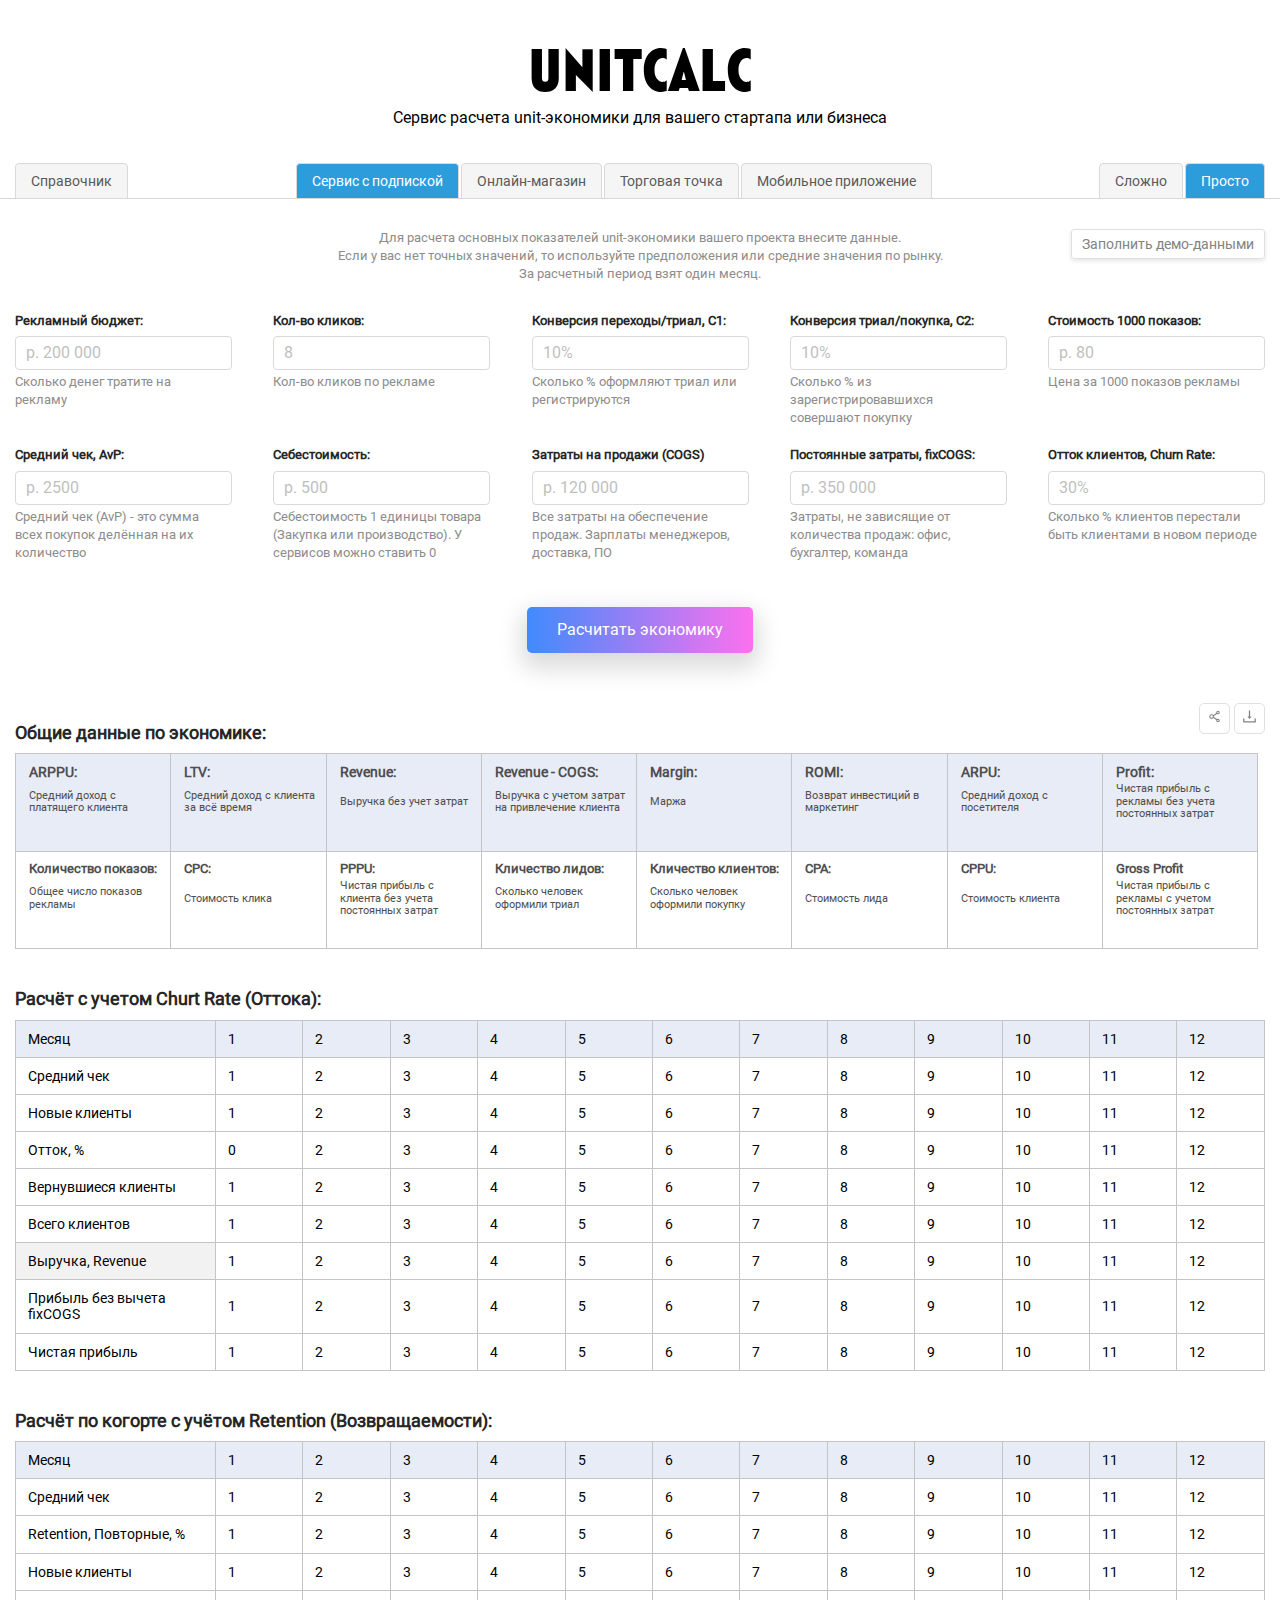
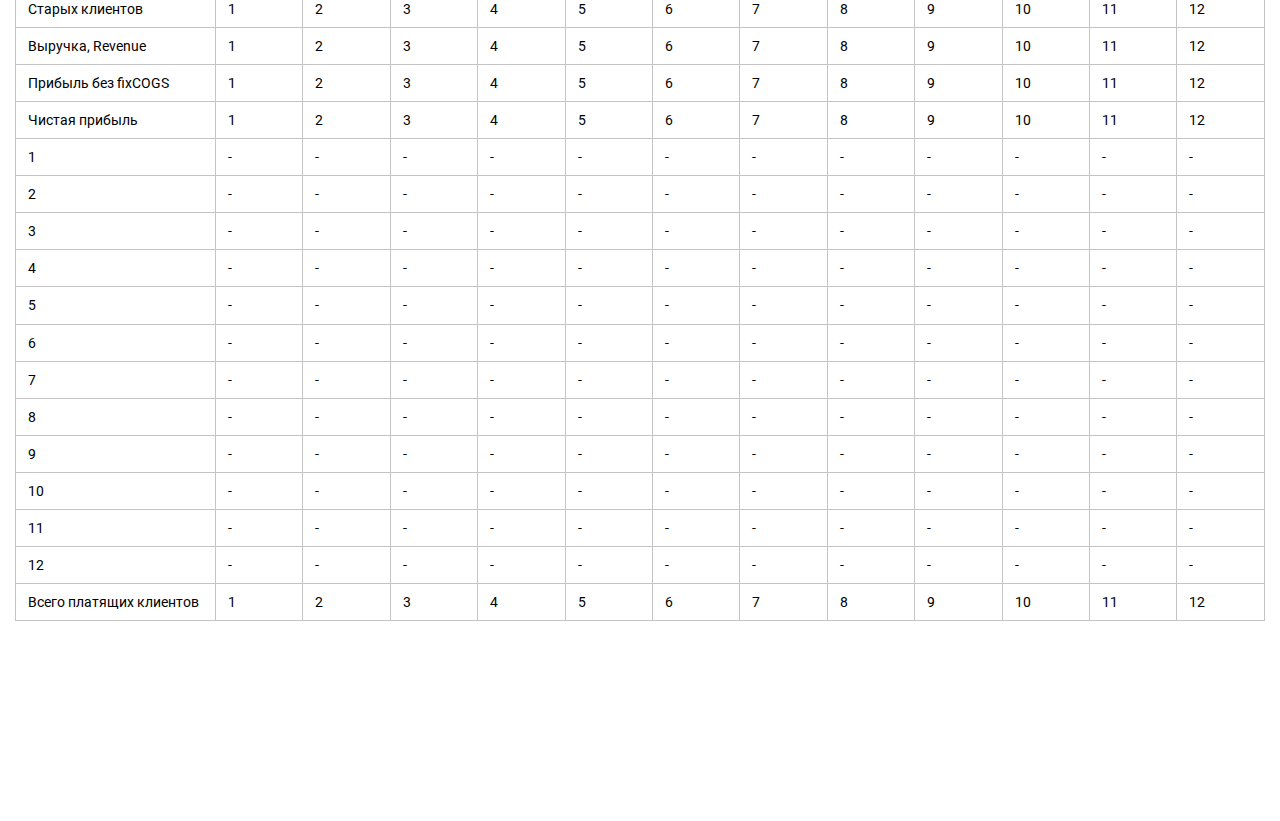
==== commit 01a05932: "Reconfig files" ====
--- a/index.html
+++ b/index.html
@@ -4,8 +4,8 @@
     <meta charset="UTF-8">
     <meta name="viewport" content="width=device-width,user-scalable=no,initial-scale=1,maximum-scale=1,minimum-scale=1">
     <meta http-equiv="X-UA-Compatible" content="ie=edge">
-    <title>Unitcalc</title>
-<link href="app.2c2aeeba109374f56f1d.css" rel="stylesheet"></head>
+    <title>Document</title>
+    <link href="app.bfe59a9229179861540b.css" rel="stylesheet"></head>
 <body>
 <header class="header">
     <div class="container">
@@ -21,7 +21,6 @@
 
         <div class="header__nav header-nav">
             <div class="header-nav__sub-nav">
-                <a class="header-nav__item" href="#">Расчет</a>
                 <a class="header-nav__item" href="./handbook.html">Справочник</a>
             </div>
             <div class="header-nav__main-nav">
@@ -31,8 +30,8 @@
                 <a class="header-nav__item" href="#">Мобильное приложение</a>
             </div>
             <div class="header-nav__sub-nav">
-                <a class="header-nav__item header-nav__item_active" href="#">Сложно</a>
-                <a class="header-nav__item" href="./simple.html">Просто</a>
+                <a class="header-nav__item" href="./hard.html">Сложно</a>
+                <a class="header-nav__item header-nav__item_active" href="#">Просто</a>
             </div>
         </div>
 
@@ -41,1334 +40,726 @@
     <hr class="header__hr">
 
 </header>
-
-<main class="main__index" data-complex-calc="true">
+<main class="main__simple simple">
     <div class="container">
         <button class="put-demo-data">Заполнить демо-данными</button>
-        <div class="transcript-wrap">
-            <div class="transcript CAC__transcript">
-                <p>CAC = Все затраты на привлечение нового клиента / Количество новых клиентов = <span class="transcript__benefit">р. 842</span></p>
-            </div>
-
-            <p class="CAC-preview__info transcript__info">
-                Сначала необходимо определить сколько мы тратим денег на привлечение одного платящего клиента.
-                <br>
-                Эта метрика называется <span>CAC (Customer Acquisition Cost)</span>. В форме ниже
-                внесите те данные, которые вам известны.<br>
-                Остальное сервис постарается посчитать сам или не учтёт.
+
+        <form class="main-form" action="">
+            <p class="transcript__info">
+                Для расчета основных показателей unit-экономики вашего проекта внесите данные. <br>
+                Если у вас нет точных значений, то используйте предположения или средние значения по рынку. <br>
+                За расчетный период взят один месяц.
             </p>
-        </div>
-        <form class="main-form" action="">
-            <div class="CAC">
-                <div class="CAC-form main-form__CAC">
-                    <div class="CAC-form__main">
-                        <div class="CAC-form__spread">
-                            <div class="main-form__row">
-                                <div class="main-form__item main-form__item_require">
-                                    <label for="customer-count">Количество клиентов:</label>
-                                    <input class="main-form__input" id="customer-count" type="text" name="customer-count" placeholder="2500">
-                                    <span class="main-form__input-info">
-                                    Сколько новых клиентов пришло к нам с рекламы
-                                </span>
-                                </div>
-                                <div class="main-form__item main-form__item_require">
-                                    <label for="marketing-budget">Рекламный бюджет:</label>
-                                    <input class="main-form__input" id="marketing-budget" type="text" name="marketing-budget" placeholder="р. 200 000">
-                                    <span class="main-form__input-info">
-                                    Сколько денег тратим на рекламу
-                                </span>
-                                </div>
-                                <div class="main-form__item main-form__item_require">
-                                    <label for="cost-per-1000">Цена за 1000 показов:</label>
-                                    <input class="main-form__input" id="cost-per-1000" type="text" name="cost-per-1000" placeholder="р. 80">
-                                    <span class="main-form__input-info">
-                                    Стоимость 1000 показов рекламы
-                                </span>
-                                </div>
-                            </div>
-                            <div class="main-form__row">
-                                <div class="main-form__item">
-                                    <label for="conversion-shows-clicks">Конверсия показы/клики:</label>
-                                    <input class="main-form__input" id="conversion-shows-clicks" type="text" name="conversion-shows-clicks" placeholder="1%">
-                                    <span class="main-form__input-info">
-                                    Сколько % кликает по рекламе и переходит на сайт
-                                </span>
-                                </div>
-                                <div class="main-form__item">
-                                    <label for="conversion-clicks-regs">Конверсия клики/регистрации:</label>
-                                    <input class="main-form__input" id="conversion-clicks-regs" type="text" name="conversion-clicks-regs" placeholder="10%">
-                                    <span class="main-form__input-info">
-                                    Сколько % регистрируется на сайте
-                                </span>
-                                </div>
-                                <div class="main-form__item main-form__item_require">
-                                    <label for="clicks-count">Количество кликов:</label>
-                                    <input class="main-form__input" id="clicks-count" type="text" name="clicks-count" placeholder="25 000">
-                                    <span class="main-form__input-info">
-                                    Сколько всего человек кликнули по рекламе
-                                </span>
-                                </div>
-                            </div>
-                            <div class="main-form__row">
-                                <div class="main-form__item">
-                                    <label for="conversion-reg-trial">Конверсия регистрации/триал:</label>
-                                    <input class="main-form__input" id="conversion-reg-trial" type="text" name="conversion-reg-trial" placeholder="100%">
-                                    <span class="main-form__input-info">
-                                    Оставьте 100%, если у вас регистрации = оформлению триала
-                                </span>
-                                </div>
-                                <div class="main-form__item">
-                                    <label for="conversion-trial-tariff">Конверсия триал/покупка тарифа:</label>
-                                    <input class="main-form__input" id="conversion-trial-tariff" type="text" name="conversion-trial-tariff" placeholder="15%">
-                                    <span class="main-form__input-info">
-                                    Сколько %, оформивших триал покупают месячный тариф
-                                </span>
-                                </div>
-                                <div class="main-form__item main-form__item_require">
-                                    <label for="cost-click">Стоимость клика:</label>
-                                    <input class="main-form__input" type="text" id="cost-click" name="cost-click" placeholder="р. 8">
-                                    <span class="main-form__input-info">
-                                    Цена одного клика по рекламе
-                                </span>
-                                </div>
-                            </div>
-                        </div>
-                        <div class="CAC-form__table main-form__table" data-table="marketing">
-                            <span class="main-form__table-title">Отдел маркетинга:</span>
-                            <div class="main-form__new-row" data-new-row="true">
-                                <button data-new-personal="true" data-personal="marketing">+</button>
-                                <span> Нажмите и добавьте сотрудника</span>
-                            </div>
-                        </div>
-                    </div>
-                    <div class="CAC-form__sub">
-                        <p class="CAC-form__retention-info">
-                            <span>Retention</span> - это какой процент пользователей осталось с нами в следующем периоде
-                            от
-                            тех, кого мы привлекли вначале
-                        </p>
-                        <span class="CAC-form__retention-example">
-                        Например Retention 0 - это январь, а Retention 11 - это декабрь. В январе было 100 клиентов, в феврале вернулось 70, в марте тоже 70, а в апреле 60
-                    </span>
-                        <div class="CAC-form__retention-list">
-                            <div class="CAC-form__retention-item">
-                                <label for="retention0">Retention 0:</label>
-                                <input class="main-form__input" id="retention0" name="retention0" type="text" placeholder="100%">
-                            </div>
-                            <div class="CAC-form__retention-item">
-                                <label for="retention1">Retention 1:</label>
-                                <input class="main-form__input" id="retention1" name="retention1" type="text" placeholder="70%">
-                            </div>
-                            <div class="CAC-form__retention-item">
-                                <label for="retention2">Retention 2:</label>
-                                <input class="main-form__input" id="retention2" name="retention2" type="text" placeholder="70%">
-                            </div>
-                            <div class="CAC-form__retention-item">
-                                <label for="retention3">Retention 3:</label>
-                                <input class="main-form__input" id="retention3" name="retention3" type="text" placeholder="60%">
-                            </div>
-                            <div class="CAC-form__retention-item">
-                                <label for="retention4">Retention 4:</label>
-                                <input class="main-form__input" id="retention4" name="retention4" type="text" placeholder="50%">
-                            </div>
-                            <div class="CAC-form__retention-item">
-                                <label for="retention5">Retention 5:</label>
-                                <input class="main-form__input" id="retention5" name="retention5" type="text" placeholder="50%">
-                            </div>
-                            <div class="CAC-form__retention-item">
-                                <label for="retention6">Retention 6:</label>
-                                <input class="main-form__input" id="retention6" name="retention6" type="text" placeholder="30%">
-                            </div>
-                            <div class="CAC-form__retention-item">
-                                <label for="retention7">Retention 7:</label>
-                                <input class="main-form__input" id="retention7" name="retention7" type="text" placeholder="30%">
-                            </div>
-                            <div class="CAC-form__retention-item">
-                                <label for="retention8">Retention 8:</label>
-                                <input class="main-form__input" id="retention8" name="retention8" type="text" placeholder="30%">
-                            </div>
-                            <div class="CAC-form__retention-item">
-                                <label for="retention9">Retention 9:</label>
-                                <input class="main-form__input" id="retention9" name="retention9" type="text" placeholder="20%">
-                            </div>
-                            <div class="CAC-form__retention-item">
-                                <label for="retention10">Retention 10:</label>
-                                <input class="main-form__input" id="retention10" name="retention10" type="text" placeholder="20%">
-                            </div>
-                            <div class="CAC-form__retention-item">
-                                <label for="retention11">Retention 11:</label>
-                                <input class="main-form__input" id="retention11" name="retention11" type="text" placeholder="10%">
-                            </div>
-                        </div>
-                    </div>
-                    <hr class="main-form__hr">
+
+            <div class="simple-form main-form__simple">
+                <div class="main-form__row">
+                    <div class="main-form__item">
+                        <label for="marketing-budget">Рекламный бюджет:</label>
+                        <input class="main-form__input" id="marketing-budget" type="text" name="marketing-budget" placeholder="р. 200 000">
+                        <span class="main-form__input-info">
+                                    Сколько денег тратите на рекламу
+                                </span>
+                    </div>
+                    <div class="main-form__item">
+                        <label for="click-count">Кол-во кликов:</label>
+                        <input class="main-form__input" id="click-count" type="text" name="click-count" placeholder="8">
+                        <span class="main-form__input-info">
+                                    Кол-во кликов по рекламе
+                                </span>
+                    </div>
+
+                    <div class="main-form__item">
+                        <label for="conversion-transit-trial">Конверсия переходы/триал, C1:</label>
+                        <input class="main-form__input" id="conversion-transit-trial" type="text" name="conversion-transit-trial" placeholder="10%">
+                        <span class="main-form__input-info">
+                                    Сколько % оформляют триал или регистрируются
+                                </span>
+                    </div>
+                    <div class="main-form__item">
+                        <label for="conversion-trial-payment">Конверсия триал/покупка, C2:</label>
+                        <input class="main-form__input" id="conversion-trial-payment" type="text" name="conversion-trial-payment" placeholder="10%">
+                        <span class="main-form__input-info">
+                                    Сколько % из зарегистрировавшихся совершают покупку
+                                </span>
+                    </div>
+                    <div class="main-form__item">
+                        <label for="lifetime">Стоимость 1000 показов:</label>
+                        <input class="main-form__input" id="cpm" type="text" name="cpm" placeholder="р. 80">
+                        <span class="main-form__input-info">
+                                    Цена за 1000 показов рекламы
+                                </span>
+                    </div>
                 </div>
-            </div>
-            <div class="COGS">
-                <div class="COGS__preview COGS-preview">
-                    <div class="transcript COGS__transcript">
-                        <p>COGS = Себестоимость + доставка + упаковка + пр.расходы = <span class="transcript__benefit">р. 1352</span>
-                        </p>
-                    </div>
-                    <p class="transcript__info">
-                        Теперь необходимо посчитать все переменные затраты, без которых не сможет состояться продажа.
-                        <br>
-                        <span> Cost of Goods Sold </span> - средние затраты на 1 продажу (себестоимость товара, затраты
-                        на упаковку, доставку и тд) без учета затрат на привлечение.<br>
-                        В форме ниже внесите те данные, которые вам известны. Остальное сервис постарается посчитать сам
-                        или не учтёт.
-                    </p>
+                <div class="main-form__row">
+                    <div class="main-form__item">
+                        <label for="average-cost-avp">Средний чек, AvP:</label>
+                        <input class="main-form__input" id="average-cost-avp" type="text" name="average-cost-avp" placeholder="р. 2500">
+                        <span class="main-form__input-info">
+                            Средний чек (AvP) - это сумма всех покупок делённая на их количество
+                        </span>
+                    </div>
+                    <div class="main-form__item">
+                        <label for="cogs">Себестоимость:</label>
+                        <input class="main-form__input" id="cogs" type="text" name="cogs" placeholder="р. 500">
+                        <span class="main-form__input-info">
+                                    Себестоимость 1 единицы товара (Закупка или производство). У сервисов можно ставить 0
+                                </span>
+                    </div>
+
+                    <div class="main-form__item">
+                        <label for="provision-payment">Затраты на продажи (COGS)</label>
+                        <input class="main-form__input" id="provision-payment" type="text" name="provision-payment" placeholder="р. 120 000">
+                        <span class="main-form__input-info">
+                                    Все затраты на обеспечение продаж. Зарплаты менеджеров, доставка, ПО
+                                </span>
+                    </div>
+                    <div class="main-form__item">
+                        <label for="fix-cogs">Постоянные затраты, fixCOGS:</label>
+                        <input class="main-form__input" id="fix-cogs" type="text" name="fix-cogs" placeholder="р. 350 000">
+                        <span class="main-form__input-info">
+                                    Затраты, не зависящие от количества продаж: офис, бухгалтер, команда
+                                </span>
+                    </div>
+                    <div class="main-form__item">
+                        <label for="churn-rate">Отток клиентов, Churn Rate:</label>
+                        <input class="main-form__input" id="churn-rate" type="text" name="churn-rate" placeholder="30%">
+                        <span class="main-form__input-info">
+                                    Сколько % клиентов перестали быть клиентами в новом периоде
+                                </span>
+                    </div>
                 </div>
-                <div class="COGS-form main-form__COGS">
-                    <div class="COGS-form__spread">
-                        <div class="main-form__row">
-                            <div class="main-form__item main-form__item_require">
-                                <label for="average-cost">Средний чек:</label>
-                                <input class="main-form__input" id="average-cost" type="text" name="average-cost" placeholder="2500">
-                                <span class="main-form__input-info">
-                                    Средний чек (AvP) - это сумма всех покупок делённая на их количество
-                                </span>
-                            </div>
-                            <div class="main-form__item">
-                                <label for="payment-commission">Комиссия платежной системы:</label>
-                                <input class="main-form__input" id="payment-commission" type="text" name="payment-commission" placeholder="3%">
-                                <span class="main-form__input-info">
-                                    Эквайринг, терминал оплаты, онлайн-посредник
-                                </span>
-                            </div>
-                            <div class="main-form__item">
-                                <label for="logistic">Логистика:</label>
-                                <input class="main-form__input" id="logistic" type="text" name="logistic" placeholder="р. 0">
-                                <span class="main-form__input-info">
-                                    Доставка одного заказа
-                                </span>
-                            </div>
-                        </div>
-                        <div class="main-form__row">
-                            <div class="main-form__item main-form__item_require">
-                                <label for="production-cost">Себестоимость:</label>
-                                <input class="main-form__input" id="production-cost" type="text" name="production-cost" placeholder="р. 0">
-                                <span class="main-form__input-info">
-                                    Затраты на производство товара, его закупку. Не включают разработку ПО
-                                </span>
-                            </div>
-                            <div class="main-form__item main-form__item_require">
-                                <label for="commission-apple-google">Комиссия Apple или Google:</label>
-                                <input class="main-form__input" id="commission-apple-google" type="text" name="commission-apple-google" placeholder="30%">
-                                <span class="main-form__input-info">
-                                    Платеж за покупки. Сделать 0, если мы им не платим
-                                </span>
-                            </div>
-                            <div class="main-form__item">
-                                <label for="manager-salary">Зарплата менеджера:</label>
-                                <input class="main-form__input" id="manager-salary" type="text" name="manager-salary" placeholder="р. 30 000">
-                                <span class="main-form__input-info">
-                                    Зарплата специалиста без учета налогов
-                                </span>
-                            </div>
-                        </div>
-                        <div class="main-form__row">
-                            <div class="main-form__item main-form__item_require">
-                                <label for="tax">Налог:</label>
-                                <input class="main-form__input" id="tax" type="text" name="tax" placeholder="6%">
-                                <span class="main-form__input-info">
-                                    % от всех пришедших на р/с денег
-                                </span>
-                            </div>
-                            <div class="main-form__item">
-                                <label for="client-per-manager">Клиентов на менеджера в день:</label>
-                                <input class="main-form__input" id="client-per-manager" type="text" name="client-per-manager" placeholder="30%">
-                                <span class="main-form__input-info">
-                                    Сколько клиентов может за день обработать один менеджер.
-                                </span>
-                            </div>
-                        </div>
-
-                    </div>
-                    <div class="COGS-form__table main-form__table" data-table="additional-spending">
-                        <span class="main-form__table-title">Дополнительные расходы:</span>
-                        <div class="main-form__new-row" data-new-row="true">
-                            <button data-new-personal="true" data-personal="additional-spending">+</button>
-                            <span> Нажмите и добавьте сотрудника</span>
-                        </div>
-                    </div>
-                </div>
-                <hr class="main-form__hr">
-            </div>
-            <div class="expenses">
-                <div class="expenses__preview expenses-preview">
-                    <div class="transcript expenses__transcript">
-                        <p>Expenses = Постоянные расходы бизнеса = <span class="transcript__benefit">р. 1 752 000</span>
-                        </p>
-                    </div>
-                    <p class="transcript__info">
-                        На этом этапе считаем постоянные расходы <span>Fix COGS или Expenses</span> - Постоянные расходы
-                        бизнеса. <br>
-                        Издержки, которые необходимо нести в любом случае. Сюда относятся фонд оплаты труда, аренда
-                        офиса и т.д. <br>
-                        В форме ниже внесите те данные, которые вам известны. Остальное сервис постарается посчитать сам
-                        или не учтёт
-                    </p>
-                </div>
-                <div class="expenses-form main-form__expenses">
-                    <div class="expenses__main">
-                        <div class="expenses__row">
-                            <div class="expenses__spread">
-                                <div class="main-form__row">
-                                    <div class="main-form__item">
-                                        <label for="office-rent">Аренда офиса:</label>
-                                        <input class="main-form__input" id="office-rent" type="text" name="office-rent" placeholder="р. 100 000">
-                                        <span class="main-form__input-info">
-                                    Затраты на аренду офиса
-                                    </span>
-                                    </div>
-                                </div>
-                                <div class="main-form__row">
-                                    <div class="main-form__item">
-                                        <label for="communal-payment">Коммунальные платежи::</label>
-                                        <input class="main-form__input" id="communal-payment" type="text" name="communal-payment" placeholder="р. 35 000">
-                                        <span class="main-form__input-info">
-                                    Оплата коммунальных платежей в офисе
-                                    </span>
-                                    </div>
-                                </div>
-                                <div class="main-form__row">
-                                    <div class="main-form__item">
-                                        <label for="other-expense">Прочие расходы в офисе:</label>
-                                        <input class="main-form__input" id="other-expense" type="text" name="other-expense" placeholder="р. 15 000">
-                                        <span class="main-form__input-info">
-                                    Бумага, конверты, печеньки
-                                    </span>
-                                    </div>
-                                </div>
-                            </div>
-                            <div class="expenses__table-list">
-                                <div class="main-form__table expenses-table" data-table="clerking">
-                                    <span class="main-form__table-title">Бухгалтерия:</span>
-                                    <div class="main-form__new-row" data-new-row="true">
-                                        <button data-new-personal="true" data-personal="clerking">+</button>
-                                        <span> Нажмите и добавьте сотрудника</span>
-                                    </div>
-                                </div>
-                                <div class="main-form__table expenses-table" data-table="management">
-                                    <span class="main-form__table-title">Управление и руководство:</span>
-                                    <div class="main-form__new-row" data-new-row="true">
-                                        <button data-new-personal="true" data-personal="management">+</button>
-                                        <span> Нажмите и добавьте сотрудника</span>
-                                    </div>
-                                </div>
-                                <div class="main-form__table expenses-table" data-table="dev">
-                                    <span class="main-form__table-title">Разработка:</span>
-                                    <div class="main-form__new-row" data-new-row="true">
-                                        <button data-new-personal="true" data-personal="dev">+</button>
-                                        <span> Нажмите и добавьте сотрудника</span>
-                                    </div>
-                                </div>
-                                <div class="main-form__table expenses-table" data-table="support">
-                                    <span class="main-form__table-title">Поддержка:</span>
-                                    <div class="main-form__new-row" data-new-row="true">
-                                        <button data-new-personal="true" data-personal="support">+</button>
-                                        <span> Нажмите и добавьте сотрудника</span>
-                                    </div>
-                                </div>
-                            </div>
-
-                        </div>
-                    </div>
-                </div>
-                <hr class="main-form__hr">
             </div>
         </form>
         <button class="main-form__submit" type="submit">Расчитать экономику</button>
 
-        <div class="complex hidden">
-            <div class="complex__preview">
-                <p>Ваша unit-экономика расчитана из введенных данных. На их основе подготовлены
-                    рекомендации по улучшению экономики</p>
-                <a href="#">Перейти к рекомендациями</a>
+
+        <div class="simple__table-list">
+            <div class="table-ref">
+                <button class="button-share">
+                    <img src="./img/share.svg" alt="">
+                </button>
+                <button class="button-download">
+                    <img src="./img/download.svg" alt="">
+                </button>
             </div>
-            <div class="complex__table-list">
-                <div class="table-ref">
-                    <button class="button-share">
-                        <img src="./img/share.svg" alt="">
-                    </button>
-                    <button class="button-download">
-                        <img src="./img/download.svg" alt="">
-                    </button>
-                </div>
-                <div class="simple__common-data">
-                    <span class="table__title">Общие данные по экономике:</span>
-                    <table class="common-data">
-                        <tr class="common-data__tr">
-                            <td class="common-data__th">
-                                <div class="common-data__td-wrap">
-                                    <span class="common-data__th-title">ARPPU:</span>
-                                    <span class="common-data__th-info">Средний доход с платящего клиента</span>
-                                    <span class="common-data__th-value">р. 5 016</span>
-                                </div>
-                            </td>
-                            <td class="common-data__th">
-                                <div class="common-data__td-wrap">
-                                    <span class="common-data__th-title">ARPPU:</span>
-                                    <span class="common-data__th-info">Средний доход с платящего клиента</span>
-                                    <span class="common-data__th-value">р. 5 016</span>
-                                </div>
-                            </td>
-                            <td class="common-data__th">
-                                <div class="common-data__td-wrap">
-                                    <span class="common-data__th-title">ARPPU:</span>
-                                    <span class="common-data__th-info">Средний доход с платящего клиента</span>
-                                    <span class="common-data__th-value">р. 5 016</span>
-                                </div>
-                            </td>
-                            <td class="common-data__th">
-                                <div class="common-data__td-wrap">
-                                    <span class="common-data__th-title">ARPPU:</span>
-                                    <span class="common-data__th-info">Средний доход с платящего клиента</span>
-                                    <span class="common-data__th-value">р. 5 016</span>
-                                </div>
-                            </td>
-                            <td class="common-data__th">
-                                <div class="common-data__td-wrap">
-                                    <span class="common-data__th-title">ARPPU:</span>
-                                    <span class="common-data__th-info">Средний доход с платящего клиента</span>
-                                    <span class="common-data__th-value">р. 5 016</span>
-                                </div>
-                            </td>
-                            <td class="common-data__th">
-                                <div class="common-data__td-wrap">
-                                    <span class="common-data__th-title">ARPPU:</span>
-                                    <span class="common-data__th-info">Средний доход с платящего клиента</span>
-                                    <span class="common-data__th-value">р. 5 016</span>
-                                </div>
-                            </td>
-                            <td class="common-data__th">
-                                <div class="common-data__td-wrap">
-                                    <span class="common-data__th-title">ARPPU:</span>
-                                    <span class="common-data__th-info">Средний доход с платящего клиента</span>
-                                    <span class="common-data__th-value">р. 5 016</span>
-                                </div>
-                            </td>
-                            <td class="common-data__th common-data__th_benefit">
-                                <div class="common-data__td-wrap">
-                                    <span class="common-data__th-title">ARPPU:</span>
-                                    <span class="common-data__th-info">Средний доход с платящего клиента</span>
-                                    <span class="common-data__th-value">р. 5 016</span>
-                                </div>
-                            </td>
-                        </tr>
-                        <tr class="common-data__tr">
-                            <td class="common-data__td">
-                                <div class="common-data__td-wrap">
-                                    <span class="common-data__td-title">Количество показов:</span>
-                                    <span class="common-data__td-info">Общее число показов рекламы</span>
-                                    <span class="common-data__td-value">р. 2 500 000</span>
-                                </div>
-                            </td>
-                            <td class="common-data__td">
-                                <div class="common-data__td-wrap">
-                                    <span class="common-data__td-title">Количество показов:</span>
-                                    <span class="common-data__td-info">Общее число показов рекламы</span>
-                                    <span class="common-data__td-value">р. 2 500 000</span>
-                                </div>
-                            </td>
-                            <td class="common-data__td">
-                                <div class="common-data__td-wrap">
-                                    <span class="common-data__td-title">Количество показов:</span>
-                                    <span class="common-data__td-info">Общее число показов рекламы</span>
-                                    <span class="common-data__td-value">р. 2 500 000</span>
-                                </div>
-                            </td>
-                            <td class="common-data__td">
-                                <div class="common-data__td-wrap">
-                                    <span class="common-data__td-title">Количество показов:</span>
-                                    <span class="common-data__td-info">Общее число показов рекламы</span>
-                                    <span class="common-data__td-value">р. 2 500 000</span>
-                                </div>
-                            </td>
-                            <td class="common-data__td">
-                                <div class="common-data__td-wrap">
-                                    <span class="common-data__td-title">Количество показов:</span>
-                                    <span class="common-data__td-info">Общее число показов рекламы</span>
-                                    <span class="common-data__td-value">р. 2 500 000</span>
-                                </div>
-                            </td>
-                            <td class="common-data__td">
-                                <div class="common-data__td-wrap">
-                                    <span class="common-data__td-title">Количество показов:</span>
-                                    <span class="common-data__td-info">Общее число показов рекламы</span>
-                                    <span class="common-data__td-value">р. 2 500 000</span>
-                                </div>
-                            </td>
-                            <td class="common-data__td">
-                                <div class="common-data__td-wrap">
-                                    <span class="common-data__td-title">Количество показов:</span>
-                                    <span class="common-data__td-info">Общее число показов рекламы</span>
-                                    <span class="common-data__td-value">р. 2 500 000</span>
-                                </div>
-                            </td>
-                            <td class="common-data__td common-data__td_benefit">
-                                <div class="common-data__td-wrap">
-                                    <span class="common-data__td-title">Количество показов:</span>
-                                    <span class="common-data__td-info">Общее число показов рекламы</span>
-                                    <span class="common-data__td-value">р. 2 500 000</span>
-                                </div>
-                            </td>
-                        </tr>
-                    </table>
-                </div>
-                <div class="churt-rate complex__churt-rate">
-                    <span class="table__title">Расчёт с учетом Churt Rate (Оттока):</span>
-                    <table class="table">
-                        <tr class="table__tr">
-                            <td class="table__th table__td_title">Mесяц</td>
-                            <td class="table__th">1</td>
-                            <td class="table__th">2</td>
-                            <td class="table__th">3</td>
-                            <td class="table__th">4</td>
-                            <td class="table__th">5</td>
-                            <td class="table__th">6</td>
-                            <td class="table__th">7</td>
-                            <td class="table__th">8</td>
-                            <td class="table__th">9</td>
-                            <td class="table__th">10</td>
-                            <td class="table__th">11</td>
-                            <td class="table__th">12</td>
-
-                        </tr>
-                        <tr class="table__tr">
-                            <td class="table__td table__td_title">Средний чек</td>
-                            <td class="table__td">1</td>
-                            <td class="table__td">2</td>
-                            <td class="table__td">3</td>
-                            <td class="table__td">4</td>
-                            <td class="table__td">5</td>
-                            <td class="table__td">6</td>
-                            <td class="table__td">7</td>
-                            <td class="table__td">8</td>
-                            <td class="table__td">9</td>
-                            <td class="table__td">10</td>
-                            <td class="table__td">11</td>
-                            <td class="table__td">12</td>
-
-                        </tr>
-                        <tr class="table__tr">
-                            <td class="table__td table__td_title">Новые клиенты</td>
-                            <td class="table__td">1</td>
-                            <td class="table__td">2</td>
-                            <td class="table__td">3</td>
-                            <td class="table__td">4</td>
-                            <td class="table__td">5</td>
-                            <td class="table__td">6</td>
-                            <td class="table__td">7</td>
-                            <td class="table__td">8</td>
-                            <td class="table__td">9</td>
-                            <td class="table__td">10</td>
-                            <td class="table__td">11</td>
-                            <td class="table__td">12</td>
-
-                        </tr>
-                        <tr class="table__tr">
-                            <td class="table__td table__td_title">Отток, %</td>
-                            <td class="table__td">1</td>
-                            <td class="table__td">2</td>
-                            <td class="table__td">3</td>
-                            <td class="table__td">4</td>
-                            <td class="table__td">5</td>
-                            <td class="table__td">6</td>
-                            <td class="table__td">7</td>
-                            <td class="table__td">8</td>
-                            <td class="table__td">9</td>
-                            <td class="table__td">10</td>
-                            <td class="table__td">11</td>
-                            <td class="table__td">12</td>
-
-                        </tr>
-                        <tr class="table__tr">
-                            <td class="table__td table__td_title">Повторные продажи</td>
-                            <td class="table__td">1</td>
-                            <td class="table__td">2</td>
-                            <td class="table__td">3</td>
-                            <td class="table__td">4</td>
-                            <td class="table__td">5</td>
-                            <td class="table__td">6</td>
-                            <td class="table__td">7</td>
-                            <td class="table__td">8</td>
-                            <td class="table__td">9</td>
-                            <td class="table__td">10</td>
-                            <td class="table__td">11</td>
-                            <td class="table__td">12</td>
-
-                        </tr>
-                        <tr class="table__tr">
-                            <td class="table__td table__td_title">Всего клиентов</td>
-                            <td class="table__td">1</td>
-                            <td class="table__td">2</td>
-                            <td class="table__td">3</td>
-                            <td class="table__td">4</td>
-                            <td class="table__td">5</td>
-                            <td class="table__td">6</td>
-                            <td class="table__td">7</td>
-                            <td class="table__td">8</td>
-                            <td class="table__td">9</td>
-                            <td class="table__td">10</td>
-                            <td class="table__td">11</td>
-                            <td class="table__td">12</td>
-
-                        </tr>
-                        <tr class="table__tr">
-                            <td class="table__td table__td_title table__td_gray">Выручка, Revenue</td>
-                            <td class="table__td">1</td>
-                            <td class="table__td">2</td>
-                            <td class="table__td">3</td>
-                            <td class="table__td">4</td>
-                            <td class="table__td">5</td>
-                            <td class="table__td">6</td>
-                            <td class="table__td">7</td>
-                            <td class="table__td">8</td>
-                            <td class="table__td">9</td>
-                            <td class="table__td">10</td>
-                            <td class="table__td">11</td>
-                            <td class="table__td">12</td>
-
-                        </tr>
-                        <tr class="table__tr">
-                            <td class="table__td table__td_title">Прибыль без fixCOGS</td>
-                            <td class="table__td">1</td>
-                            <td class="table__td">2</td>
-                            <td class="table__td">3</td>
-                            <td class="table__td">4</td>
-                            <td class="table__td">5</td>
-                            <td class="table__td">6</td>
-                            <td class="table__td">7</td>
-                            <td class="table__td">8</td>
-                            <td class="table__td">9</td>
-                            <td class="table__td">10</td>
-                            <td class="table__td">11</td>
-                            <td class="table__td">12</td>
-
-                        </tr>
-                        <tr class="table__tr">
-                            <td class="table__td table__td_title">Чистая прибыль</td>
-                            <td class="table__td table__td_not-profit">1</td>
-                            <td class="table__td table__td_profit">2</td>
-                            <td class="table__td table__td_profit">3</td>
-                            <td class="table__td">4</td>
-                            <td class="table__td">5</td>
-                            <td class="table__td">6</td>
-                            <td class="table__td">7</td>
-                            <td class="table__td">8</td>
-                            <td class="table__td">9</td>
-                            <td class="table__td">10</td>
-                            <td class="table__td">11</td>
-                            <td class="table__td">12</td>
-
-                        </tr>
-                    </table>
-                </div>
-                <div class="retention complex__retention">
-                    <span class="table__title">Расчёт по когорте с учётом Retention (Возвращаемости):</span>
-                    <table class="table">
-                        <tr class="table__tr">
-                            <td class="table__th table__td_title">Mесяц</td>
-                            <td class="table__th">1</td>
-                            <td class="table__th">2</td>
-                            <td class="table__th">3</td>
-                            <td class="table__th">4</td>
-                            <td class="table__th">5</td>
-                            <td class="table__th">6</td>
-                            <td class="table__th">7</td>
-                            <td class="table__th">8</td>
-                            <td class="table__th">9</td>
-                            <td class="table__th">10</td>
-                            <td class="table__th">11</td>
-                            <td class="table__th">12</td>
-
-                        </tr>
-                        <tr class="table__tr">
-                            <td class="table__td table__td_title">Средний чек</td>
-                            <td class="table__td">1</td>
-                            <td class="table__td">2</td>
-                            <td class="table__td">3</td>
-                            <td class="table__td">4</td>
-                            <td class="table__td">5</td>
-                            <td class="table__td">6</td>
-                            <td class="table__td">7</td>
-                            <td class="table__td">8</td>
-                            <td class="table__td">9</td>
-                            <td class="table__td">10</td>
-                            <td class="table__td">11</td>
-                            <td class="table__td">12</td>
-
-                        </tr>
-                        <tr class="table__tr">
-                            <td class="table__td table__td_title">Retention, Повторные, %</td>
-                            <td class="table__td">1</td>
-                            <td class="table__td">2</td>
-                            <td class="table__td">3</td>
-                            <td class="table__td">4</td>
-                            <td class="table__td">5</td>
-                            <td class="table__td">6</td>
-                            <td class="table__td">7</td>
-                            <td class="table__td">8</td>
-                            <td class="table__td">9</td>
-                            <td class="table__td">10</td>
-                            <td class="table__td">11</td>
-                            <td class="table__td">12</td>
-
-                        </tr>
-                        <tr class="table__tr">
-                            <td class="table__td table__td_title">Новых клиентов</td>
-                            <td class="table__td">1</td>
-                            <td class="table__td">2</td>
-                            <td class="table__td">3</td>
-                            <td class="table__td">4</td>
-                            <td class="table__td">5</td>
-                            <td class="table__td">6</td>
-                            <td class="table__td">7</td>
-                            <td class="table__td">8</td>
-                            <td class="table__td">9</td>
-                            <td class="table__td">10</td>
-                            <td class="table__td">11</td>
-                            <td class="table__td">12</td>
-
-                        </tr>
-                        <tr class="table__tr">
-                            <td class="table__td table__td_title">Старых клиентов</td>
-                            <td class="table__td">1</td>
-                            <td class="table__td">2</td>
-                            <td class="table__td">3</td>
-                            <td class="table__td">4</td>
-                            <td class="table__td">5</td>
-                            <td class="table__td">6</td>
-                            <td class="table__td">7</td>
-                            <td class="table__td">8</td>
-                            <td class="table__td">9</td>
-                            <td class="table__td">10</td>
-                            <td class="table__td">11</td>
-                            <td class="table__td">12</td>
-
-                        </tr>
-                        <tr class="table__tr">
-                            <td class="table__td table__td_title">Выручка, Revenue</td>
-                            <td class="table__td">1</td>
-                            <td class="table__td">2</td>
-                            <td class="table__td">3</td>
-                            <td class="table__td">4</td>
-                            <td class="table__td">5</td>
-                            <td class="table__td">6</td>
-                            <td class="table__td">7</td>
-                            <td class="table__td">8</td>
-                            <td class="table__td">9</td>
-                            <td class="table__td">10</td>
-                            <td class="table__td">11</td>
-                            <td class="table__td">12</td>
-
-                        </tr>
-                        <tr class="table__tr">
-                            <td class="table__td table__td_title">Прибыль без fixCOGS</td>
-                            <td class="table__td">1</td>
-                            <td class="table__td">2</td>
-                            <td class="table__td">3</td>
-                            <td class="table__td">4</td>
-                            <td class="table__td">5</td>
-                            <td class="table__td">6</td>
-                            <td class="table__td">7</td>
-                            <td class="table__td">8</td>
-                            <td class="table__td">9</td>
-                            <td class="table__td">10</td>
-                            <td class="table__td">11</td>
-                            <td class="table__td">12</td>
-
-                        </tr>
-                        <tr class="table__tr">
-                            <td class="table__td table__td_title">Чистая прибыль</td>
-                            <td class="table__td">1</td>
-                            <td class="table__td">2</td>
-                            <td class="table__td">3</td>
-                            <td class="table__td">4</td>
-                            <td class="table__td">5</td>
-                            <td class="table__td">6</td>
-                            <td class="table__td">7</td>
-                            <td class="table__td">8</td>
-                            <td class="table__td">9</td>
-                            <td class="table__td">10</td>
-                            <td class="table__td">11</td>
-                            <td class="table__td">12</td>
-
-                        </tr>
-
-                        <tr class="table__tr">
-                            <td class="table__td table__td_title">1</td>
-                            <td class="table__td">1</td>
-                            <td class="table__td">2</td>
-                            <td class="table__td">3</td>
-                            <td class="table__td">4</td>
-                            <td class="table__td">5</td>
-                            <td class="table__td">6</td>
-                            <td class="table__td">7</td>
-                            <td class="table__td">8</td>
-                            <td class="table__td">9</td>
-                            <td class="table__td">10</td>
-                            <td class="table__td">11</td>
-                            <td class="table__td">12</td>
-
-                        </tr>
-                        <tr class="table__tr">
-                            <td class="table__td table__td_title">2</td>
-                            <td class="table__td">1</td>
-                            <td class="table__td">2</td>
-                            <td class="table__td">3</td>
-                            <td class="table__td">4</td>
-                            <td class="table__td">5</td>
-                            <td class="table__td">6</td>
-                            <td class="table__td">7</td>
-                            <td class="table__td">8</td>
-                            <td class="table__td">9</td>
-                            <td class="table__td">10</td>
-                            <td class="table__td">11</td>
-                            <td class="table__td">12</td>
-
-                        </tr>
-                        <tr class="table__tr">
-                            <td class="table__td table__td_title">3</td>
-                            <td class="table__td">1</td>
-                            <td class="table__td">2</td>
-                            <td class="table__td">3</td>
-                            <td class="table__td">4</td>
-                            <td class="table__td">5</td>
-                            <td class="table__td">6</td>
-                            <td class="table__td">7</td>
-                            <td class="table__td">8</td>
-                            <td class="table__td">9</td>
-                            <td class="table__td">10</td>
-                            <td class="table__td">11</td>
-                            <td class="table__td">12</td>
-
-                        </tr>
-                        <tr class="table__tr">
-                            <td class="table__td table__td_title">4</td>
-                            <td class="table__td">1</td>
-                            <td class="table__td">2</td>
-                            <td class="table__td">3</td>
-                            <td class="table__td">4</td>
-                            <td class="table__td">5</td>
-                            <td class="table__td">6</td>
-                            <td class="table__td">7</td>
-                            <td class="table__td">8</td>
-                            <td class="table__td">9</td>
-                            <td class="table__td">10</td>
-                            <td class="table__td">11</td>
-                            <td class="table__td">12</td>
-
-                        </tr>
-                        <tr class="table__tr">
-                            <td class="table__td table__td_title">5</td>
-                            <td class="table__td">1</td>
-                            <td class="table__td">2</td>
-                            <td class="table__td">3</td>
-                            <td class="table__td">4</td>
-                            <td class="table__td">5</td>
-                            <td class="table__td">6</td>
-                            <td class="table__td">7</td>
-                            <td class="table__td">8</td>
-                            <td class="table__td">9</td>
-                            <td class="table__td">10</td>
-                            <td class="table__td">11</td>
-                            <td class="table__td">12</td>
-
-                        </tr>
-                        <tr class="table__tr">
-                            <td class="table__td table__td_title">6</td>
-                            <td class="table__td">1</td>
-                            <td class="table__td">2</td>
-                            <td class="table__td">3</td>
-                            <td class="table__td">4</td>
-                            <td class="table__td">5</td>
-                            <td class="table__td">6</td>
-                            <td class="table__td">7</td>
-                            <td class="table__td">8</td>
-                            <td class="table__td">9</td>
-                            <td class="table__td">10</td>
-                            <td class="table__td">11</td>
-                            <td class="table__td">12</td>
-
-                        </tr>
-                        <tr class="table__tr">
-                            <td class="table__td table__td_title">7</td>
-                            <td class="table__td">1</td>
-                            <td class="table__td">2</td>
-                            <td class="table__td">3</td>
-                            <td class="table__td">4</td>
-                            <td class="table__td">5</td>
-                            <td class="table__td">6</td>
-                            <td class="table__td">7</td>
-                            <td class="table__td">8</td>
-                            <td class="table__td">9</td>
-                            <td class="table__td">10</td>
-                            <td class="table__td">11</td>
-                            <td class="table__td">12</td>
-
-                        </tr>
-                        <tr class="table__tr">
-                            <td class="table__td table__td_title">8</td>
-                            <td class="table__td">1</td>
-                            <td class="table__td">2</td>
-                            <td class="table__td">3</td>
-                            <td class="table__td">4</td>
-                            <td class="table__td">5</td>
-                            <td class="table__td">6</td>
-                            <td class="table__td">7</td>
-                            <td class="table__td">8</td>
-                            <td class="table__td">9</td>
-                            <td class="table__td">10</td>
-                            <td class="table__td">11</td>
-                            <td class="table__td">12</td>
-
-                        </tr>
-                        <tr class="table__tr">
-                            <td class="table__td table__td_title">9</td>
-                            <td class="table__td">1</td>
-                            <td class="table__td">2</td>
-                            <td class="table__td">3</td>
-                            <td class="table__td">4</td>
-                            <td class="table__td">5</td>
-                            <td class="table__td">6</td>
-                            <td class="table__td">7</td>
-                            <td class="table__td">8</td>
-                            <td class="table__td">9</td>
-                            <td class="table__td">10</td>
-                            <td class="table__td">11</td>
-                            <td class="table__td">12</td>
-
-                        </tr>
-                        <tr class="table__tr">
-                            <td class="table__td table__td_title">10</td>
-                            <td class="table__td">1</td>
-                            <td class="table__td">2</td>
-                            <td class="table__td">3</td>
-                            <td class="table__td">4</td>
-                            <td class="table__td">5</td>
-                            <td class="table__td">6</td>
-                            <td class="table__td">7</td>
-                            <td class="table__td">8</td>
-                            <td class="table__td">9</td>
-                            <td class="table__td">10</td>
-                            <td class="table__td">11</td>
-                            <td class="table__td">12</td>
-
-                        </tr>
-                        <tr class="table__tr">
-                            <td class="table__td table__td_title">11</td>
-                            <td class="table__td">1</td>
-                            <td class="table__td">2</td>
-                            <td class="table__td">3</td>
-                            <td class="table__td">4</td>
-                            <td class="table__td">5</td>
-                            <td class="table__td">6</td>
-                            <td class="table__td">7</td>
-                            <td class="table__td">8</td>
-                            <td class="table__td">9</td>
-                            <td class="table__td">10</td>
-                            <td class="table__td">11</td>
-                            <td class="table__td">12</td>
-
-                        </tr>
-                        <tr class="table__tr">
-                            <td class="table__td table__td_title">12</td>
-                            <td class="table__td">1</td>
-                            <td class="table__td">2</td>
-                            <td class="table__td">3</td>
-                            <td class="table__td">4</td>
-                            <td class="table__td">5</td>
-                            <td class="table__td">6</td>
-                            <td class="table__td">7</td>
-                            <td class="table__td">8</td>
-                            <td class="table__td">9</td>
-                            <td class="table__td">10</td>
-                            <td class="table__td">11</td>
-                            <td class="table__td">12</td>
-
-                        </tr>
-                        <tr class="table__tr">
-                            <td class="table__td table__td_title">Всего платящих клиентов</td>
-                            <td class="table__td">1</td>
-                            <td class="table__td">2</td>
-                            <td class="table__td">3</td>
-                            <td class="table__td">4</td>
-                            <td class="table__td">5</td>
-                            <td class="table__td">6</td>
-                            <td class="table__td">7</td>
-                            <td class="table__td">8</td>
-                            <td class="table__td">1415000</td>
-                            <td class="table__td">10</td>
-                            <td class="table__td">11</td>
-                            <td class="table__td">12</td>
-
-                        </tr>
-                    </table>
-                </div>
-                <div class="constant-variables complex__constant-variables">
-                    <span class="table__title">Постоянные и переменные затраты:</span>
-                    <table class="table">
-                        <tr class="table__tr">
-                            <td class="table__th width-18-percent">Отдел маркетинга</td>
-                            <td class="table__th width-10-percent">Количество</td>
-                            <td class="table__th width-18-percent">Зарплата на руки</td>
-                            <td class="table__th width-14-percent">Налоги</td>
-                            <td class="table__th width-20-percent">Зарплата с налогами в месяц</td>
-                            <td class="table__th width-20-percent">Зарплата с налогами в год</td>
-                        </tr>
-                        <tr class="table__tr">
-                            <td class="table__td width-18-percent">Таргетолог</td>
-                            <td class="table__td width-10-percent">1</td>
-                            <td class="table__td width-18-percent">р. 30 000</td>
-                            <td class="table__td width-14-percent">р. 12 600</td>
-                            <td class="table__td width-20-percent">р. 42 600</td>
-                            <td class="table__td width-20-percent">р. 681 600</td>
-
-
-                        </tr>
-                        <tr class="table__tr">
-                            <td class="table__td width-18-percent">Маркетолог</td>
-                            <td class="table__td width-10-percent">1</td>
-                            <td class="table__td width-18-percent">р. 30 000</td>
-                            <td class="table__td width-14-percent">р. 12 600</td>
-                            <td class="table__td width-20-percent">р. 42 600</td>
-                            <td class="table__td width-20-percent">р. 681 600</td>
-
-
-                        </tr>
-                        <tr class="table__tr">
-                            <td class="table__td width-18-percent">Копирайтер</td>
-                            <td class="table__td width-10-percent">1</td>
-                            <td class="table__td width-18-percent">р. 30 000</td>
-                            <td class="table__td width-14-percent">р. 12 600</td>
-                            <td class="table__td width-20-percent">р. 42 600</td>
-                            <td class="table__td width-20-percent">р. 681 600</td>
-
-
-                        </tr>
-                        <tr class="table__tr">
-                            <td class="table__th width-18-percent">Управление, бухгалтерия</td>
-                            <td class="table__th width-10-percent">Количество</td>
-                            <td class="table__th width-18-percent">Зарплата на руки</td>
-                            <td class="table__th width-14-percent">Налоги</td>
-                            <td class="table__th width-20-percent">Зарплата с налогами в месяц</td>
-                            <td class="table__th width-20-percent">Зарплата с налогами в год</td>
-                        </tr>
-                        <tr class="table__tr">
-                            <td class="table__td width-18-percent">СЕО</td>
-                            <td class="table__td width-10-percent">1</td>
-                            <td class="table__td width-18-percent">р. 30 000</td>
-                            <td class="table__td width-14-percent">р. 12 600</td>
-                            <td class="table__td width-20-percent">р. 42 600</td>
-                            <td class="table__td width-20-percent">р. 681 600</td>
-
-
-                        </tr>
-                        <tr class="table__tr">
-                            <td class="table__td width-18-percent">Бухгалтер</td>
-                            <td class="table__td width-10-percent">1</td>
-                            <td class="table__td width-18-percent">р. 30 000</td>
-                            <td class="table__td width-14-percent">р. 12 600</td>
-                            <td class="table__td width-20-percent">р. 42 600</td>
-                            <td class="table__td width-20-percent">р. 681 600</td>
-
-
-                        </tr>
-                        <tr class="table__tr">
-                            <td class="table__td width-18-percent">Юрист</td>
-                            <td class="table__td width-10-percent">1</td>
-                            <td class="table__td width-18-percent">р. 30 000</td>
-                            <td class="table__td width-14-percent">р. 12 600</td>
-                            <td class="table__td width-20-percent">р. 42 600</td>
-                            <td class="table__td width-20-percent">р. 681 600</td>
-
-
-                        </tr>
-                        <tr class="table__tr">
-                            <td class="table__th width-18-percent">Разработка</td>
-                            <td class="table__th width-10-percent">Количество</td>
-                            <td class="table__th width-18-percent">Зарплата на руки</td>
-                            <td class="table__th width-14-percent">Налоги</td>
-                            <td class="table__th width-20-percent">Зарплата с налогами в месяц</td>
-                            <td class="table__th width-20-percent">Зарплата с налогами в год</td>
-                        </tr>
-                        <tr class="table__tr">
-                            <td class="table__td width-18-percent">Разработчик Android</td>
-                            <td class="table__td width-10-percent">1</td>
-                            <td class="table__td width-18-percent">р. 30 000</td>
-                            <td class="table__td width-14-percent">р. 12 600</td>
-                            <td class="table__td width-20-percent">р. 42 600</td>
-                            <td class="table__td width-20-percent">р. 681 600</td>
-
-
-                        </tr>
-                        <tr class="table__tr">
-                            <td class="table__td width-18-percent">Разработчик iOS</td>
-                            <td class="table__td width-10-percent">1</td>
-                            <td class="table__td width-18-percent">р. 30 000</td>
-                            <td class="table__td width-14-percent">р. 12 600</td>
-                            <td class="table__td width-20-percent">р. 42 600</td>
-                            <td class="table__td width-20-percent">р. 681 600</td>
-
-
-                        </tr>
-                        <tr class="table__tr">
-                            <td class="table__td width-18-percent">Senior UX/UI designer</td>
-                            <td class="table__td width-10-percent">1</td>
-                            <td class="table__td width-18-percent">р. 30 000</td>
-                            <td class="table__td width-14-percent">р. 12 600</td>
-                            <td class="table__td width-20-percent">р. 42 600</td>
-                            <td class="table__td width-20-percent">р. 681 600</td>
-
-
-                        </tr>
-                        <tr class="table__tr">
-                            <td class="table__th width-18-percent">Поддержка</td>
-                            <td class="table__th width-10-percent">Количество</td>
-                            <td class="table__th width-18-percent">Зарплата на руки</td>
-                            <td class="table__th width-14-percent">Налоги</td>
-                            <td class="table__th width-20-percent">Зарплата с налогами в месяц</td>
-                            <td class="table__th width-20-percent">Зарплата с налогами в год</td>
-                        </tr>
-                        <tr class="table__tr">
-                            <td class="table__td width-18-percent">DevOps</td>
-                            <td class="table__td width-10-percent">1</td>
-                            <td class="table__td width-18-percent">р. 30 000</td>
-                            <td class="table__td width-14-percent">р. 12 600</td>
-                            <td class="table__td width-20-percent">р. 42 600</td>
-                            <td class="table__td width-20-percent">р. 681 600</td>
-
-
-                        </tr>
-                        <tr class="table__tr">
-                            <td class="table__td width-18-percent">Product Manager</td>
-                            <td class="table__td width-10-percent">1</td>
-                            <td class="table__td width-18-percent">р. 30 000</td>
-                            <td class="table__td width-14-percent">р. 12 600</td>
-                            <td class="table__td width-20-percent">р. 42 600</td>
-                            <td class="table__td width-20-percent">р. 681 600</td>
-
-
-                        </tr>
-                        <tr class="table__tr">
-                            <td class="table__td width-18-percent">Тестировщик</td>
-                            <td class="table__td width-10-percent">1</td>
-                            <td class="table__td width-18-percent">р. 30 000</td>
-                            <td class="table__td width-14-percent">р. 12 600</td>
-                            <td class="table__td width-20-percent">р. 42 600</td>
-                            <td class="table__td width-20-percent">р. 681 600</td>
-                        </tr>
-                        <tr class="table__tr">
-                            <td class="table__th width-18-percent">Сервисы и ПО</td>
-                            <td class="table__th width-10-percent">Количество</td>
-                            <td colspan="2" class="table__th width-32-percent">Затраты в месяц</td>
-                            <td colspan="2" class="table__th width-40-percent">Затраты в год</td>
-                        </tr>
-                        <tr class="table__tr">
-                            <td class="table__td width-18-percent">Хостинг</td>
-                            <td class="table__td width-10-percent">1</td>
-                            <td colspan="2" class="table__td width-32-percent">р. 30 000</td>
-                            <td colspan="2" class="table__td width-40-percent">р. 12 600</td>
-
-                        </tr>
-                        <tr class="table__tr">
-                            <td class="table__td width-18-percent">Аренда серверов</td>
-                            <td class="table__td width-10-percent">1</td>
-                            <td colspan="2" class="table__td width-32-percent">р. 30 000</td>
-                            <td colspan="2" class="table__td width-40-percent">р. 12 600</td>
-
-                        </tr>
-                        <tr class="table__tr">
-                            <td class="table__td width-18-percent">ПО для бухгалтерии</td>
-                            <td class="table__td width-10-percent">1</td>
-                            <td colspan="2" class="table__td width-32-percent">р. 30 000</td>
-                            <td colspan="2" class="table__td width-40-percent">р. 12 600</td>
-                        </tr>
-                        <tr class="table__tr">
-                            <td class="table__th width-18-percent">Прочее</td>
-                            <td class="table__th width-10-percent">Количество</td>
-                            <td colspan="2" class="table__th width-32-percent">Затраты в месяц</td>
-                            <td colspan="2" class="table__th width-40-percent">Затраты в год</td>
-                        </tr>
-                        <tr class="table__tr">
-                            <td class="table__td width-18-percent">Аренда офиса</td>
-                            <td class="table__td width-10-percent">1</td>
-                            <td colspan="2" class="table__td width-32-percent">р. 30 000</td>
-                            <td colspan="2" class="table__td width-40-percent">р. 12 600</td>
-
-                        </tr>
-                        <tr class="table__tr">
-                            <td class="table__td width-18-percent">Коммунальные расходы</td>
-                            <td class="table__td width-10-percent">1</td>
-                            <td colspan="2" class="table__td width-32-percent">р. 30 000</td>
-                            <td colspan="2" class="table__td width-40-percent">р. 12 600</td>
-
-                        </tr>
-                        <tr class="table__tr">
-                            <td class="table__td width-18-percent">Прочие расходы в офис</td>
-                            <td class="table__td width-10-percent">1</td>
-                            <td colspan="2" class="table__td width-32-percent">р. 30 000</td>
-                            <td colspan="2" class="table__td width-40-percent">р. 12 600</td>
-
-                        </tr>
-                        <tr class="table__tr">
-                            <td class="table__td table__td_gray width-18-percent">Итого затраты персонал в месяц</td>
-                            <td class="table__td table__td_gray width-10-percent">р. 5 258 000</td>
-                            <td class="table__td table__td_gray width-18-percent">Итого затраты персонал в год</td>
-                            <td class="table__td table__td_gray width-14-percent">р. 5 258 000</td>
-                        </tr>
-                        <tr class="table__tr">
-                            <td class="table__td table__td_gray width-18-percent">Итого затраты прочее в месяц</td>
-                            <td class="table__td table__td_gray width-10-percent">р. 5 258 000</td>
-                            <td class="table__td table__td_gray width-18-percent">Итого затраты прочее в год</td>
-                            <td class="table__td table__td_gray width-14-percent">р. 5 258 000</td>
-                        </tr>
-                        <tr class="table__tr">
-                            <td class="table__td table__td_gray width-18-percent">Итого налоги в месяц</td>
-                            <td class="table__td table__td_gray width-10-percent">р. 5 258 000</td>
-                            <td class="table__td table__td_gray width-18-percent">Итого налоги в год</td>
-                            <td class="table__td table__td_gray width-14-percent">р. 5 258 000</td>
-                        </tr>
-                        <tr class="table__tr">
-                            <td class="table__td table__td_gray width-18-percent">Итого общие затраты в месяц</td>
-                            <td class="table__td table__td_gray width-10-percent">р. 5 258 000</td>
-                            <td class="table__td table__td_gray width-18-percent">Итого общие затраты в год</td>
-                            <td class="table__td table__td_gray width-14-percent">р. 5 258 000</td>
-                        </tr>
-                    </table>
-
-                </div>
-                <div class="recommendation complex__recommendation">
-                    <span class="recommendation__title">Рекомендации:</span>
-                    <div class="recommendation__input-wrap">
-                        <label for="recommendation-input">
-                            Сколько вы хотите зарабатывать в месяц?
-                        </label>
-                        <div class="recommendation__row">
-                            <input class="main-form__input" type="text" id="recommendation-input" name="recommendation-input" placeholder="р. 10 000 000">
-                            <span>
-                        Укажите сумму чистой прибыли (Profit - fixCOGS), которую <br>
-                        вы хотите зарабатывать в месяц
-                        </span>
-                        </div>
-
-                    </div>
-                    <table class="table recommendation__table">
-                        <tr class="table__tr">
-                            <td class="table__th table__recommendation-title">Ваши данные</td>
-                            <td class="table__th table__recommendation-td">Посетители</td>
-                            <td class="table__th table__recommendation-td">Конверсия</td>
-                            <td class="table__th table__recommendation-td">AvP</td>
-                            <td class="table__th table__recommendation-td">COGS</td>
-                            <td class="table__th table__recommendation-td">CPA</td>
-                            <td class="table__th table__recommendation-td">AC</td>
-                            <td class="table__th table__recommendation-td">CAC</td>
-                            <td class="table__th table__recommendation-profit">Profit - fixCOGS</td>
-
-
-                        </tr>
-                        <tr class="table__tr">
-                            <td class="table__td table__td_gray table__recommendation-title"></td>
-                            <td class="table__td table__td_gray">1</td>
-                            <td class="table__td table__td_gray">2</td>
-                            <td class="table__td table__td_gray">3</td>
-                            <td class="table__td table__td_gray">4</td>
-                            <td class="table__td table__td_gray">5</td>
-                            <td class="table__td table__td_gray">6</td>
-                            <td class="table__td table__td_gray">7</td>
-                            <td class="table__td table__td_gray table__recommendation-profit">р 705 523</td>
-
-
-                        </tr>
-                        <tr class="table__tr">
-                            <td class="table__td table__recommendation-title">Посетители, UA</td>
-                            <td class="table__td table__td_recommendation">1</td>
-                            <td class="table__td">2</td>
-                            <td class="table__td">3</td>
-                            <td class="table__td">4</td>
-                            <td class="table__td">5</td>
-                            <td class="table__td">6</td>
-                            <td class="table__td">7</td>
-                            <td class="table__td table__recommendation-profit">8</td>
-                        </tr>
-                        <tr class="table__tr">
-                            <td class="table__td table__recommendation-title">Конверсия посетитель в покупатель</td>
-                            <td class="table__td">1</td>
-                            <td class="table__td table__td_recommendation">2</td>
-                            <td class="table__td">3</td>
-                            <td class="table__td">4</td>
-                            <td class="table__td">5</td>
-                            <td class="table__td">6</td>
-                            <td class="table__td">7</td>
-                            <td class="table__td table__recommendation-profit">8</td>
-                        </tr>
-                        <tr class="table__tr">
-                            <td class="table__td table__recommendation-title">Средний чек, AvP</td>
-                            <td class="table__td">1</td>
-                            <td class="table__td">2</td>
-                            <td class="table__td table__td_recommendation">3</td>
-                            <td class="table__td">4</td>
-                            <td class="table__td">5</td>
-                            <td class="table__td">6</td>
-                            <td class="table__td">7</td>
-                            <td class="table__td table__recommendation-profit">8</td>
-                        </tr>
-                        <tr class="table__tr">
-                            <td class="table__td table__recommendation-title">Переменные затраты, COGS</td>
-                            <td class="table__td">1</td>
-                            <td class="table__td">2</td>
-                            <td class="table__td">3</td>
-                            <td class="table__td table__td_recommendation">4</td>
-                            <td class="table__td">5</td>
-                            <td class="table__td">6</td>
-                            <td class="table__td">7</td>
-                            <td class="table__td table__recommendation-profit">8</td>
-                        </tr>
-                        <tr class="table__tr">
-                            <td class="table__td table__recommendation-title">Стоимость лида, CPA</td>
-                            <td class="table__td">1</td>
-                            <td class="table__td">2</td>
-                            <td class="table__td">3</td>
-                            <td class="table__td">4</td>
-                            <td class="table__td table__td_recommendation">5</td>
-                            <td class="table__td">6</td>
-                            <td class="table__td">7</td>
-                            <td class="table__td table__recommendation-profit">8</td>
-                        </tr>
-                        <tr class="table__tr">
-                            <td class="table__td table__recommendation-title">Рекламный бюджет, AC</td>
-                            <td class="table__td">1</td>
-                            <td class="table__td">2</td>
-                            <td class="table__td">3</td>
-                            <td class="table__td">4</td>
-                            <td class="table__td">5</td>
-                            <td class="table__td table__td_recommendation">6</td>
-                            <td class="table__td">7</td>
-                            <td class="table__td table__recommendation-profit">8</td>
-                        </tr>
-                        <tr class="table__tr">
-                            <td class="table__td table__recommendation-title">Стоимость привлечения покупателя, САС</td>
-                            <td class="table__td">1</td>
-                            <td class="table__td">2</td>
-                            <td class="table__td">3</td>
-                            <td class="table__td">4</td>
-                            <td class="table__td">5</td>
-                            <td class="table__td">6</td>
-                            <td class="table__td table__td_recommendation">7</td>
-                            <td class="table__td table__recommendation-profit">8</td>
-                        </tr>
-                    </table>
-                </div>
+            <div class="simple__common-data">
+                <span class="table__title">Общие данные по экономике:</span>
+                <table class="common-data">
+                    <tr class="common-data__tr">
+                        <td class="common-data__th">
+                            <div class="common-data__td-wrap">
+                                <span class="common-data__th-title">ARPPU:</span>
+                                <span class="common-data__th-info">Средний доход с платящего клиента</span>
+                                <span class="common-data__th-value" id="ARPPU"></span>
+                            </div>
+                        </td>
+                        <td class="common-data__th">
+                            <div class="common-data__td-wrap">
+                                <span class="common-data__th-title">LTV:</span>
+                                <span class="common-data__th-info">Средний доход с клиента за всё время</span>
+                                <span class="common-data__th-value" id="LTV"></span>
+                            </div>
+                        </td>
+                        <td class="common-data__th">
+                            <div class="common-data__td-wrap">
+                                <span class="common-data__th-title">Revenue:</span>
+                                <span class="common-data__th-info">Выручка без учет затрат</span>
+                                <span class="common-data__th-value" id="Revenue"></span>
+                            </div>
+                        </td>
+                        <td class="common-data__th">
+                            <div class="common-data__td-wrap">
+                                <span class="common-data__th-title">Revenue - COGS:</span>
+                                <span class="common-data__th-info">Выручка с учетом затрат на привлечение клиента</span>
+                                <span class="common-data__th-value" id="Revenue-COGS"></span>
+                            </div>
+                        </td>
+                        <td class="common-data__th">
+                            <div class="common-data__td-wrap">
+                                <span class="common-data__th-title">Margin:</span>
+                                <span class="common-data__th-info">Маржа</span>
+                                <span class="common-data__th-value" id="Marg"></span>
+                            </div>
+                        </td>
+                        <td class="common-data__th">
+                            <div class="common-data__td-wrap">
+                                <span class="common-data__th-title">ROMI:</span>
+                                <span class="common-data__th-info">Возврат инвестиций в маркетинг</span>
+                                <span class="common-data__th-value" id = "ROMI"></span>
+                            </div>
+                        </td>
+                        <td class="common-data__th">
+                            <div class="common-data__td-wrap">
+                                <span class="common-data__th-title">ARPU:</span>
+                                <span class="common-data__th-info">Средний доход с посетителя</span>
+                                <span class="common-data__th-value" id="ARPU"></span>
+                            </div>
+                        </td>
+                        <td class="common-data__th benefit">
+                            <div class="common-data__td-wrap">
+                                <span class="common-data__th-title">Profit:</span>
+                                <span class="common-data__th-info">Чистая прибыль с рекламы без учета постоянных затрат</span>
+                                <span class="common-data__th-value" id = "Profit"></span>
+                            </div>
+                        </td>
+                    </tr>
+                    <tr class="common-data__tr">
+                        <td class="common-data__td">
+                            <div class="common-data__td-wrap">
+                                <span class="common-data__td-title">Количество показов:</span>
+                                <span class="common-data__td-info">Общее число показов рекламы</span>
+                                <span class="common-data__td-value" id = "Count_of_vision"></span>
+                            </div>
+                        </td>
+                        <td class="common-data__td">
+                            <div class="common-data__td-wrap">
+                                <span class="common-data__td-title">CPC:</span>
+                                <span class="common-data__td-info">Стоимость клика</span>
+                                <span class="common-data__td-value" id = "Count_of_click"></span>
+                            </div>
+                        </td>
+                        <td class="common-data__td">
+                            <div class="common-data__td-wrap">
+                                <span class="common-data__td-title">PPPU:</span>
+                                <span class="common-data__td-info">Чистая прибыль с клиента без учета постоянных затрат</span>
+                                <span class="common-data__td-value" id = "PPPU"></span>
+                            </div>
+                        </td>
+                        <td class="common-data__td">
+                            <div class="common-data__td-wrap">
+                                <span class="common-data__td-title">Кличество лидов:</span>
+                                <span class="common-data__td-info">Сколько человек оформили триал</span>
+                                <span class="common-data__td-value" id = "Count_of_leads"></span>
+                            </div>
+                        </td>
+                        <td class="common-data__td">
+                            <div class="common-data__td-wrap">
+                                <span class="common-data__td-title">Кличество клиентов:</span>
+                                <span class="common-data__td-info">Сколько человек оформили покупку</span>
+                                <span class="common-data__td-value" id = "Count_of_clients"></span>
+                            </div>
+                        </td>
+                        <td class="common-data__td">
+                            <div class="common-data__td-wrap">
+                                <span class="common-data__td-title">CPA:</span>
+                                <span class="common-data__td-info">Стоимость лида</span>
+                                <span class="common-data__td-value" id="CPA"></span>
+                            </div>
+                        </td>
+                        <td class="common-data__td">
+                            <div class="common-data__td-wrap">
+                                <span class="common-data__td-title">CPPU:</span>
+                                <span class="common-data__td-info">Стоимость клиента</span>
+                                <span class="common-data__td-value" id="CCPU"></span>
+                            </div>
+                        </td>
+                        <td class="common-data__td benefit_data">
+                            <div class="common-data__td-wrap">
+                                <span class="common-data__td-title">Gross Profit</span>
+                                <span class="common-data__td-info">Чистая прибыль с рекламы c учетом постоянных затрат</span>
+                                <span class="common-data__td-value" id="Gross_Profit"></span>
+                            </div>
+                        </td>
+                    </tr>
+                </table>
             </div>
-
+            <div class="churt-rate simple__churt-rate">
+                <span class="table__title">Расчёт с учетом Churt Rate (Оттока):</span>
+                <table class="table">
+                    <tr class="table__tr">
+                        <td class="table__th table__td_title">Mесяц</td>
+                        <td class="table__th mounth_0">1</td>
+                        <td class="table__th mounth_1">2</td>
+                        <td class="table__th mounth_2">3</td>
+                        <td class="table__th mounth_3">4</td>
+                        <td class="table__th mounth_4">5</td>
+                        <td class="table__th mounth_5">6</td>
+                        <td class="table__th mounth_6">7</td>
+                        <td class="table__th mounth_7">8</td>
+                        <td class="table__th mounth_8">9</td>
+                        <td class="table__th mounth_9">10</td>
+                        <td class="table__th mounth_10">11</td>
+                        <td class="table__th mounth_11">12</td>
+
+                    </tr>
+                    <tr class="table__tr" id="check_average">
+                        <td class="table table__td_title">Средний чек</td>
+                        <td class="table__td" > 1</td>
+                        <td class="table__td">2</td>
+                        <td class="table__td">3</td>
+                        <td class="table__td">4</td>
+                        <td class="table__td">5</td>
+                        <td class="table__td">6</td>
+                        <td class="table__td">7</td>
+                        <td class="table__td">8</td>
+                        <td class="table__td">9</td>
+                        <td class="table__td">10</td>
+                        <td class="table__td">11</td>
+                        <td class="table__td">12</td>
+
+                    </tr>
+                    <tr class="table__tr" id="new_client">
+                        <td class="table table__td_title">Новые клиенты</td>
+                        <td class="table__td">1</td>
+                        <td class="table__td">2</td>
+                        <td class="table__td">3</td>
+                        <td class="table__td">4</td>
+                        <td class="table__td">5</td>
+                        <td class="table__td">6</td>
+                        <td class="table__td">7</td>
+                        <td class="table__td">8</td>
+                        <td class="table__td">9</td>
+                        <td class="table__td">10</td>
+                        <td class="table__td">11</td>
+                        <td class="table__td">12</td>
+
+                    </tr>
+                    <tr class="table__tr" id="churn-rate">
+                        <td class="table table__td_title">Отток, %</td>
+                        <td class="table__td_1">0</td>
+                        <td class="table__td">2</td>
+                        <td class="table__td">3</td>
+                        <td class="table__td">4</td>
+                        <td class="table__td">5</td>
+                        <td class="table__td">6</td>
+                        <td class="table__td">7</td>
+                        <td class="table__td">8</td>
+                        <td class="table__td">9</td>
+                        <td class="table__td">10</td>
+                        <td class="table__td">11</td>
+                        <td class="table__td">12</td>
+
+                    </tr>
+                    <tr class="table__tr">
+                        <td class="table__td table__td_title">Вернувшиеся клиенты</td>
+                        <td class="table__td_back_client_1">1</td>
+                        <td class="table__td_back_client_2">2</td>
+                        <td class="table__td_back_client_3">3</td>
+                        <td class="table__td_back_client_4">4</td>
+                        <td class="table__td_back_client_5">5</td>
+                        <td class="table__td_back_client_6">6</td>
+                        <td class="table__td_back_client_7">7</td>
+                        <td class="table__td_back_client_8">8</td>
+                        <td class="table__td_back_client_9">9</td>
+                        <td class="table__td_back_client_10">10</td>
+                        <td class="table__td_back_client_11">11</td>
+                        <td class="table__td_back_client_12">12</td>
+
+                    </tr>
+                    <tr class="table__tr" >
+                        <td class="table__td table__td_title">Всего клиентов</td>
+                        <td class="table__td_all_client_1">1</td>
+                        <td class="table__td_all_client_2">2</td>
+                        <td class="table__td_all_client_3">3</td>
+                        <td class="table__td_all_client_4">4</td>
+                        <td class="table__td_all_client_5">5</td>
+                        <td class="table__td_all_client_6">6</td>
+                        <td class="table__td_all_client_7">7</td>
+                        <td class="table__td_all_client_8">8</td>
+                        <td class="table__td_all_client_9">9</td>
+                        <td class="table__td_all_client_10">10</td>
+                        <td class="table__td_all_client_11">11</td>
+                        <td class="table__td_all_client_12">12</td>
+
+                    </tr>
+                    <tr class="table__tr">
+                        <td class="table__td table__td_title table__td_gray">Выручка, Revenue</td>
+                        <td class="table__td_revenue1">1</td>
+                        <td class="table__td_revenue2">2</td>
+                        <td class="table__td_revenue3">3</td>
+                        <td class="table__td_revenue4">4</td>
+                        <td class="table__td_revenue5">5</td>
+                        <td class="table__td_revenue6">6</td>
+                        <td class="table__td_revenue7">7</td>
+                        <td class="table__td_revenue8">8</td>
+                        <td class="table__td_revenue9">9</td>
+                        <td class="table__td_revenue10">10</td>
+                        <td class="table__td_revenue11">11</td>
+                        <td class="table__td_revenue12">12</td>
+
+                    </tr>
+                    <tr class="table__tr">
+                        <td class="table__td table__td_title">Прибыль без вычета fixCOGS</td>
+                        <td class="table__td_COGS1">1</td>
+                        <td class="table__td_COGS2">2</td>
+                        <td class="table__td_COGS3">3</td>
+                        <td class="table__td_COGS4">4</td>
+                        <td class="table__td_COGS5">5</td>
+                        <td class="table__td_COGS6">6</td>
+                        <td class="table__td_COGS7">7</td>
+                        <td class="table__td_COGS8">8</td>
+                        <td class="table__td_COGS9">9</td>
+                        <td class="table__td_COGS10">10</td>
+                        <td class="table__td_COGS11">11</td>
+                        <td class="table__td_COGS12">12</td>
+
+                    </tr>
+                    <tr class="table__tr">
+                        <td class="table__td table__td_title">Чистая прибыль</td>
+                        <td class="table__td_profi1">1</td>
+                        <td class="table__td_profi2">2</td>
+                        <td class="table__td_profi3">3</td>
+                        <td class="table__td_profi4">4</td>
+                        <td class="table__td_profi5">5</td>
+                        <td class="table__td_profi6">6</td>
+                        <td class="table__td_profi7">7</td>
+                        <td class="table__td_profi8">8</td>
+                        <td class="table__td_profi9">9</td>
+                        <td class="table__td_profi10">10</td>
+                        <td class="table__td_profi11">11</td>
+                        <td class="table__td_profi12">12</td>
+
+                    </tr>
+                </table>
+            </div>
+            <div class="retention simple__retention">
+                <span class="table__title">Расчёт по когорте с учётом Retention (Возвращаемости):</span>
+                <table class="table">
+                    <tr class="table__tr">
+                        <td class="table__th table__td_title">Mесяц</td>
+                        <td class="table__th mounth_0">1</td>
+                        <td class="table__th mounth_1">2</td>
+                        <td class="table__th mounth_2">3</td>
+                        <td class="table__th mounth_3">4</td>
+                        <td class="table__th mounth_4">5</td>
+                        <td class="table__th mounth_5">6</td>
+                        <td class="table__th mounth_6">7</td>
+                        <td class="table__th mounth_7">8</td>
+                        <td class="table__th mounth_8">9</td>
+                        <td class="table__th mounth_9">10</td>
+                        <td class="table__th mounth_10">11</td>
+                        <td class="table__th mounth_11">12</td>
+
+                    </tr>
+                    <tr class="table__tr" id="check_average">
+                        <td class="table table__td_title">Средний чек</td>
+                        <td class="table__td">1</td>
+                        <td class="table__td">2</td>
+                        <td class="table__td">3</td>
+                        <td class="table__td">4</td>
+                        <td class="table__td">5</td>
+                        <td class="table__td">6</td>
+                        <td class="table__td">7</td>
+                        <td class="table__td">8</td>
+                        <td class="table__td">9</td>
+                        <td class="table__td">10</td>
+                        <td class="table__td">11</td>
+                        <td class="table__td">12</td>
+
+                    </tr>
+                    <tr class="table__tr">
+                        <td class="table__td table__td_title">Retention, Повторные, %</td>
+                        <td class="table__td_retention1">1</td>
+                        <td class="table__td_retention2">2</td>
+                        <td class="table__td_retention3">3</td>
+                        <td class="table__td_retention4">4</td>
+                        <td class="table__td_retention5">5</td>
+                        <td class="table__td_retention6">6</td>
+                        <td class="table__td_retention7">7</td>
+                        <td class="table__td_retention8">8</td>
+                        <td class="table__td_retention9">9</td>
+                        <td class="table__td_retention10">10</td>
+                        <td class="table__td_retention11">11</td>
+                        <td class="table__td_retention12">12</td>
+
+                    </tr>
+                    <tr class="table__tr" id="new_client">
+                        <td class="table table__td_title">Новые клиенты</td>
+                        <td class="table__td">1</td>
+                        <td class="table__td">2</td>
+                        <td class="table__td">3</td>
+                        <td class="table__td">4</td>
+                        <td class="table__td">5</td>
+                        <td class="table__td">6</td>
+                        <td class="table__td">7</td>
+                        <td class="table__td">8</td>
+                        <td class="table__td">9</td>
+                        <td class="table__td">10</td>
+                        <td class="table__td">11</td>
+                        <td class="table__td">12</td>
+
+                    </tr>
+                    <tr class="table__tr">
+                        <td class="table__td table__td_title">Старых клиентов</td>
+                        <td class="table__td_old1">1</td>
+                        <td class="table__td_old2">2</td>
+                        <td class="table__td_old3">3</td>
+                        <td class="table__td_old4">4</td>
+                        <td class="table__td_old5">5</td>
+                        <td class="table__td_old6">6</td>
+                        <td class="table__td_old7">7</td>
+                        <td class="table__td_old8">8</td>
+                        <td class="table__td_old9">9</td>
+                        <td class="table__td_old10">10</td>
+                        <td class="table__td_old11">11</td>
+                        <td class="table__td_old12">12</td>
+
+                    </tr>
+                    <tr class="table__tr">
+                        <td class="table__td table__td_title">Выручка, Revenue</td>
+                        <td class="table__td_revenue_ret1">1</td>
+                        <td class="table__td_revenue_ret2">2</td>
+                        <td class="table__td_revenue_ret3">3</td>
+                        <td class="table__td_revenue_ret4">4</td>
+                        <td class="table__td_revenue_ret5">5</td>
+                        <td class="table__td_revenue_ret6">6</td>
+                        <td class="table__td_revenue_ret7">7</td>
+                        <td class="table__td_revenue_ret8">8</td>
+                        <td class="table__td_revenue_ret9">9</td>
+                        <td class="table__td_revenue_ret10">10</td>
+                        <td class="table__td_revenue_ret11">11</td>
+                        <td class="table__td_revenue_ret12">12</td>
+
+                    </tr>
+                    <tr class="table__tr">
+                        <td class="table__td table__td_title">Прибыль без fixCOGS</td>
+                        <td class="table__td_COGS_ret1">1</td>
+                        <td class="table__td_COGS_ret2">2</td>
+                        <td class="table__td_COGS_ret3">3</td>
+                        <td class="table__td_COGS_ret4">4</td>
+                        <td class="table__td_COGS_ret5">5</td>
+                        <td class="table__td_COGS_ret6">6</td>
+                        <td class="table__td_COGS_ret7">7</td>
+                        <td class="table__td_COGS_ret8">8</td>
+                        <td class="table__td_COGS_ret9">9</td>
+                        <td class="table__td_COGS_ret10">10</td>
+                        <td class="table__td_COGS_ret11">11</td>
+                        <td class="table__td_COGS_ret12">12</td>
+
+                    </tr>
+                    <tr class="table__tr">
+                        <td class="table__td table__td_title">Чистая прибыль</td>
+                        <td class="table__td_profi_ret1">1</td>
+                        <td class="table__td_profi_ret2">2</td>
+                        <td class="table__td_profi_ret3">3</td>
+                        <td class="table__td_profi_ret4">4</td>
+                        <td class="table__td_profi_ret5">5</td>
+                        <td class="table__td_profi_ret6">6</td>
+                        <td class="table__td_profi_ret7">7</td>
+                        <td class="table__td_profi_ret8">8</td>
+                        <td class="table__td_profi_ret9">9</td>
+                        <td class="table__td_profi_ret10">10</td>
+                        <td class="table__td_profi_ret11">11</td>
+                        <td class="table__td_profi_ret12">12</td>
+
+                    </tr>
+
+                    <tr class="table__tr">
+                        <td class="table__td table__td_title mounth_0">1</td>
+                        <td class="table__td_mon1-1">-</td>
+                        <td class="table__td_mon1-2">-</td>
+                        <td class="table__td_mon1-3">-</td>
+                        <td class="table__td_mon1-4">-</td>
+                        <td class="table__td_mon1-5">-</td>
+                        <td class="table__td_mon1-6">-</td>
+                        <td class="table__td_mon1-7">-</td>
+                        <td class="table__td_mon1-8">-</td>
+                        <td class="table__td_mon1-9">-</td>
+                        <td class="table__td_mon1-10">-</td>
+                        <td class="table__td_mon1-11">-</td>
+                        <td class="table__td_mon1-12">-</td>
+
+                    </tr>
+                    <tr class="table__tr">
+                        <td class="table__td table__td_title mounth_1">2</td>
+                        <td class="table__td_mon2-1">-</td>
+                        <td class="table__td_mon2-2">-</td>
+                        <td class="table__td_mon2-3">-</td>
+                        <td class="table__td_mon2-4">-</td>
+                        <td class="table__td_mon2-5">-</td>
+                        <td class="table__td_mon2-6">-</td>
+                        <td class="table__td_mon2-7">-</td>
+                        <td class="table__td_mon2-8">-</td>
+                        <td class="table__td_mon2-9">-</td>
+                        <td class="table__td_mon2-10">-</td>
+                        <td class="table__td_mon2-11">-</td>
+                        <td class="table__td_mon2-12">-</td>
+
+                    </tr>
+                    <tr class="table__tr">
+                        <td class="table__td table__td_title mounth_2">3</td>
+                        <td class="table__td_mon3-1">-</td>
+                        <td class="table__td_mon3-2">-</td>
+                        <td class="table__td_mon3-3">-</td>
+                        <td class="table__td_mon3-4">-</td>
+                        <td class="table__td_mon3-5">-</td>
+                        <td class="table__td_mon3-6">-</td>
+                        <td class="table__td_mon3-7">-</td>
+                        <td class="table__td_mon3-8">-</td>
+                        <td class="table__td_mon3-9">-</td>
+                        <td class="table__td_mon3-10">-</td>
+                        <td class="table__td_mon3-11">-</td>
+                        <td class="table__td_mon3-12">-</td>
+
+                    </tr>
+                    <tr class="table__tr">
+                        <td class="table__td table__td_title mounth_3">4</td>
+                        <td class="table__td_mon4-1">-</td>
+                        <td class="table__td_mon4-2">-</td>
+                        <td class="table__td_mon4-3">-</td>
+                        <td class="table__td_mon4-4">-</td>
+                        <td class="table__td_mon4-5">-</td>
+                        <td class="table__td_mon4-6">-</td>
+                        <td class="table__td_mon4-7">-</td>
+                        <td class="table__td_mon4-8">-</td>
+                        <td class="table__td_mon4-9">-</td>
+                        <td class="table__td_mon4-10">-</td>
+                        <td class="table__td_mon4-11">-</td>
+                        <td class="table__td_mon4-12">-</td>
+
+                    </tr>
+                    <tr class="table__tr">
+                        <td class="table__td table__td_title mounth_4">5</td>
+                        <td class="table__td_mon5-1">-</td>
+                        <td class="table__td_mon5-2">-</td>
+                        <td class="table__td_mon5-3">-</td>
+                        <td class="table__td_mon5-4">-</td>
+                        <td class="table__td_mon5-5">-</td>
+                        <td class="table__td_mon5-6">-</td>
+                        <td class="table__td_mon5-7">-</td>
+                        <td class="table__td_mon5-8">-</td>
+                        <td class="table__td_mon5-9">-</td>
+                        <td class="table__td_mon5-10">-</td>
+                        <td class="table__td_mon5-11">-</td>
+                        <td class="table__td_mon5-12">-</td>
+
+                    </tr>
+                    <tr class="table__tr">
+                        <td class="table__td table__td_title mounth_5">6</td>
+                        <td class="table__td_mon6-1">-</td>
+                        <td class="table__td_mon6-2">-</td>
+                        <td class="table__td_mon6-3">-</td>
+                        <td class="table__td_mon6-4">-</td>
+                        <td class="table__td_mon6-5">-</td>
+                        <td class="table__td_mon6-6">-</td>
+                        <td class="table__td_mon6-7">-</td>
+                        <td class="table__td_mon6-8">-</td>
+                        <td class="table__td_mon6-9">-</td>
+                        <td class="table__td_mon6-10">-</td>
+                        <td class="table__td_mon6-11">-</td>
+                        <td class="table__td_mon6-12">-</td>
+
+                    </tr>
+                    <tr class="table__tr">
+                        <td class="table__td table__td_title mounth_6">7</td>
+                        <td class="table__td_mon7-1">-</td>
+                        <td class="table__td_mon7-2">-</td>
+                        <td class="table__td_mon7-3">-</td>
+                        <td class="table__td_mon7-4">-</td>
+                        <td class="table__td_mon7-5">-</td>
+                        <td class="table__td_mon7-6">-</td>
+                        <td class="table__td_mon7-7">-</td>
+                        <td class="table__td_mon7-8">-</td>
+                        <td class="table__td_mon7-9">-</td>
+                        <td class="table__td_mon7-10">-</td>
+                        <td class="table__td_mon7-11">-</td>
+                        <td class="table__td_mon7-12">-</td>
+
+                    </tr>
+                    <tr class="table__tr">
+                        <td class="table__td table__td_title mounth_7">8</td>
+                        <td class="table__td_mon8-1">-</td>
+                        <td class="table__td_mon8-2">-</td>
+                        <td class="table__td_mon8-3">-</td>
+                        <td class="table__td_mon8-4">-</td>
+                        <td class="table__td_mon8-5">-</td>
+                        <td class="table__td_mon8-6">-</td>
+                        <td class="table__td_mon8-7">-</td>
+                        <td class="table__td_mon8-8">-</td>
+                        <td class="table__td_mon8-9">-</td>
+                        <td class="table__td_mon8-10">-</td>
+                        <td class="table__td_mon8-11">-</td>
+                        <td class="table__td_mon8-12">-</td>
+
+                    </tr>
+                    <tr class="table__tr">
+                        <td class="table__td table__td_title mounth_8">9</td>
+                        <td class="table__td_mon9-1">-</td>
+                        <td class="table__td_mon9-2">-</td>
+                        <td class="table__td_mon9-3">-</td>
+                        <td class="table__td_mon9-4">-</td>
+                        <td class="table__td_mon9-5">-</td>
+                        <td class="table__td_mon9-6">-</td>
+                        <td class="table__td_mon9-7">-</td>
+                        <td class="table__td_mon9-8">-</td>
+                        <td class="table__td_mon9-9">-</td>
+                        <td class="table__td_mon9-10">-</td>
+                        <td class="table__td_mon9-11">-</td>
+                        <td class="table__td_mon9-12">-</td>
+
+                    </tr>
+                    <tr class="table__tr">
+                        <td class="table__td table__td_title mounth_9">10</td>
+                        <td class="table__td_mon10-1">-</td>
+                        <td class="table__td_mon10-2">-</td>
+                        <td class="table__td_mon10-3">-</td>
+                        <td class="table__td_mon10-4">-</td>
+                        <td class="table__td_mon10-5">-</td>
+                        <td class="table__td_mon10-6">-</td>
+                        <td class="table__td_mon10-7">-</td>
+                        <td class="table__td_mon10-8">-</td>
+                        <td class="table__td_mon10-9">-</td>
+                        <td class="table__td_mon10-10">-</td>
+                        <td class="table__td_mon10-11">-</td>
+                        <td class="table__td_mon10-12">-</td>
+
+                    </tr>
+                    <tr class="table__tr">
+                        <td class="table__td table__td_title mounth_10">11</td>
+                        <td class="table__td_mon11-1">-</td>
+                        <td class="table__td_mon11-2">-</td>
+                        <td class="table__td_mon11-3">-</td>
+                        <td class="table__td_mon11-4">-</td>
+                        <td class="table__td_mon11-5">-</td>
+                        <td class="table__td_mon11-6">-</td>
+                        <td class="table__td_mon11-7">-</td>
+                        <td class="table__td_mon11-8">-</td>
+                        <td class="table__td_mon11-9">-</td>
+                        <td class="table__td_mon11-10">-</td>
+                        <td class="table__td_mon11-11">-</td>
+                        <td class="table__td_mon11-12">-</td>
+
+                    </tr>
+                    <tr class="table__tr">
+                        <td class="table__td table__td_title mounth_11">12</td>
+                        <td class="table__td_mon12-1">-</td>
+                        <td class="table__td_mon12-2">-</td>
+                        <td class="table__td_mon12-3">-</td>
+                        <td class="table__td_mon12-4">-</td>
+                        <td class="table__td_mon12-5">-</td>
+                        <td class="table__td_mon12-6">-</td>
+                        <td class="table__td_mon12-7">-</td>
+                        <td class="table__td_mon12-8">-</td>
+                        <td class="table__td_mon12-9">-</td>
+                        <td class="table__td_mon12-10">-</td>
+                        <td class="table__td_mon12-11">-</td>
+                        <td class="table__td_mon12-12">-</td>
+
+                    </tr>
+                    <tr class="table__tr">
+                        <td class="table__td table__td_title">Всего платящих клиентов</td>
+                        <td class="table__td_pay1">1</td>
+                        <td class="table__td_pay2">2</td>
+                        <td class="table__td_pay3">3</td>
+                        <td class="table__td_pay4">4</td>
+                        <td class="table__td_pay5">5</td>
+                        <td class="table__td_pay6">6</td>
+                        <td class="table__td_pay7">7</td>
+                        <td class="table__td_pay8">8</td>
+                        <td class="table__td_pay9">9</td>
+                        <td class="table__td_pay10">10</td>
+                        <td class="table__td_pay11">11</td>
+                        <td class="table__td_pay12">12</td>
+
+                    </tr>
+                </table>
+            </div>
         </div>
 
-
     </div>
+
 </main>
-
-<script src="app.2c2aeeba109374f56f1d.js"></script></body>
+<script src="https://ajax.googleapis.com/ajax/libs/jquery/3.2.1/jquery.min.js"></script>
+<script src="simple.js"></script>
+<script src="app.bfe59a9229179861540b.js"></script></body>
 </html>--- a/app.bfe59a9229179861540b.css
+++ b/app.bfe59a9229179861540b.css
@@ -0,0 +1,352 @@
+.select2-container{-webkit-box-sizing:border-box;box-sizing:border-box;display:inline-block;margin:0;position:relative;vertical-align:middle}.select2-container .select2-selection--single{-webkit-box-sizing:border-box;box-sizing:border-box;cursor:pointer;display:block;height:28px;-moz-user-select:none;-ms-user-select:none;user-select:none;-webkit-user-select:none}.select2-container .select2-selection--single .select2-selection__rendered{display:block;padding-left:8px;padding-right:20px;overflow:hidden;-o-text-overflow:ellipsis;text-overflow:ellipsis;white-space:nowrap}.select2-container .select2-selection--single .select2-selection__clear{position:relative}.select2-container[dir=rtl] .select2-selection--single .select2-selection__rendered{padding-right:8px;padding-left:20px}.select2-container .select2-selection--multiple{-webkit-box-sizing:border-box;box-sizing:border-box;cursor:pointer;display:block;min-height:32px;-moz-user-select:none;-ms-user-select:none;user-select:none;-webkit-user-select:none}.select2-container .select2-selection--multiple .select2-selection__rendered{display:inline-block;overflow:hidden;padding-left:8px;-o-text-overflow:ellipsis;text-overflow:ellipsis;white-space:nowrap}.select2-container .select2-search--inline{float:left}.select2-container .select2-search--inline .select2-search__field{-webkit-box-sizing:border-box;box-sizing:border-box;border:none;font-size:100%;margin-top:5px;padding:0}.select2-container .select2-search--inline .select2-search__field::-webkit-search-cancel-button{-webkit-appearance:none}.select2-dropdown{background-color:#fff;border:1px solid #aaa;border-radius:4px;-webkit-box-sizing:border-box;box-sizing:border-box;display:block;position:absolute;left:-100000px;width:100%;z-index:1051}.select2-results{display:block}.select2-results__options{list-style:none;margin:0;padding:0}.select2-results__option{padding:6px;-moz-user-select:none;-ms-user-select:none;user-select:none;-webkit-user-select:none}.select2-results__option[aria-selected]{cursor:pointer}.select2-container--open .select2-dropdown{left:0}.select2-container--open .select2-dropdown--above{border-bottom:none;border-bottom-left-radius:0;border-bottom-right-radius:0}.select2-container--open .select2-dropdown--below{border-top:none;border-top-left-radius:0;border-top-right-radius:0}.select2-search--dropdown{display:block;padding:4px}.select2-search--dropdown .select2-search__field{padding:4px;width:100%;-webkit-box-sizing:border-box;box-sizing:border-box}.select2-search--dropdown .select2-search__field::-webkit-search-cancel-button{-webkit-appearance:none}.select2-search--dropdown.select2-search--hide{display:none}.select2-close-mask{border:0;margin:0;padding:0;display:block;position:fixed;left:0;top:0;min-height:100%;min-width:100%;height:auto;width:auto;opacity:0;z-index:99;background-color:#fff;filter:alpha(opacity=0)}.select2-hidden-accessible{border:0!important;clip:rect(0 0 0 0)!important;-webkit-clip-path:inset(50%)!important;clip-path:inset(50%)!important;height:1px!important;overflow:hidden!important;padding:0!important;position:absolute!important;width:1px!important;white-space:nowrap!important}.select2-container--default .select2-selection--single{background-color:#fff;border:1px solid #aaa;border-radius:4px}.select2-container--default .select2-selection--single .select2-selection__rendered{color:#444;line-height:28px}.select2-container--default .select2-selection--single .select2-selection__clear{cursor:pointer;float:right;font-weight:700}.select2-container--default .select2-selection--single .select2-selection__placeholder{color:#999}.select2-container--default .select2-selection--single .select2-selection__arrow{height:26px;position:absolute;top:1px;right:1px;width:20px}.select2-container--default .select2-selection--single .select2-selection__arrow b{border-color:#888 rgba(0,0,0,0) rgba(0,0,0,0);border-style:solid;border-width:5px 4px 0;height:0;left:50%;margin-left:-4px;margin-top:-2px;position:absolute;top:50%;width:0}.select2-container--default[dir=rtl] .select2-selection--single .select2-selection__clear{float:left}.select2-container--default[dir=rtl] .select2-selection--single .select2-selection__arrow{left:1px;right:auto}.select2-container--default.select2-container--disabled .select2-selection--single{background-color:#eee;cursor:default}.select2-container--default.select2-container--disabled .select2-selection--single .select2-selection__clear{display:none}.select2-container--default.select2-container--open .select2-selection--single .select2-selection__arrow b{border-color:rgba(0,0,0,0) rgba(0,0,0,0) #888;border-width:0 4px 5px}.select2-container--default .select2-selection--multiple{background-color:#fff;border:1px solid #aaa;border-radius:4px;cursor:text}.select2-container--default .select2-selection--multiple .select2-selection__rendered{-webkit-box-sizing:border-box;box-sizing:border-box;list-style:none;margin:0;padding:0 5px;width:100%}.select2-container--default .select2-selection--multiple .select2-selection__rendered li{list-style:none}.select2-container--default .select2-selection--multiple .select2-selection__clear{cursor:pointer;float:right;font-weight:700;margin-top:5px;margin-right:10px;padding:1px}.select2-container--default .select2-selection--multiple .select2-selection__choice{background-color:#e4e4e4;border:1px solid #aaa;border-radius:4px;cursor:default;float:left;margin-right:5px;margin-top:5px;padding:0 5px}.select2-container--default .select2-selection--multiple .select2-selection__choice__remove{color:#999;cursor:pointer;display:inline-block;font-weight:700;margin-right:2px}.select2-container--default .select2-selection--multiple .select2-selection__choice__remove:hover{color:#333}.select2-container--default[dir=rtl] .select2-selection--multiple .select2-search--inline,.select2-container--default[dir=rtl] .select2-selection--multiple .select2-selection__choice{float:right}.select2-container--default[dir=rtl] .select2-selection--multiple .select2-selection__choice{margin-left:5px;margin-right:auto}.select2-container--default[dir=rtl] .select2-selection--multiple .select2-selection__choice__remove{margin-left:2px;margin-right:auto}.select2-container--default.select2-container--focus .select2-selection--multiple{border:1px solid #000;outline:0}.select2-container--default.select2-container--disabled .select2-selection--multiple{background-color:#eee;cursor:default}.select2-container--default.select2-container--disabled .select2-selection__choice__remove{display:none}.select2-container--default.select2-container--open.select2-container--above .select2-selection--multiple,.select2-container--default.select2-container--open.select2-container--above .select2-selection--single{border-top-left-radius:0;border-top-right-radius:0}.select2-container--default.select2-container--open.select2-container--below .select2-selection--multiple,.select2-container--default.select2-container--open.select2-container--below .select2-selection--single{border-bottom-left-radius:0;border-bottom-right-radius:0}.select2-container--default .select2-search--dropdown .select2-search__field{border:1px solid #aaa}.select2-container--default .select2-search--inline .select2-search__field{background:rgba(0,0,0,0);border:none;outline:0;-webkit-box-shadow:none;box-shadow:none;-webkit-appearance:textfield}.select2-container--default .select2-results>.select2-results__options{max-height:200px;overflow-y:auto}.select2-container--default .select2-results__option[role=group]{padding:0}.select2-container--default .select2-results__option[aria-disabled=true]{color:#999}.select2-container--default .select2-results__option[aria-selected=true]{background-color:#ddd}.select2-container--default .select2-results__option .select2-results__option{padding-left:1em}.select2-container--default .select2-results__option .select2-results__option .select2-results__group{padding-left:0}.select2-container--default .select2-results__option .select2-results__option .select2-results__option{margin-left:-1em;padding-left:2em}.select2-container--default .select2-results__option .select2-results__option .select2-results__option .select2-results__option{margin-left:-2em;padding-left:3em}.select2-container--default .select2-results__option .select2-results__option .select2-results__option .select2-results__option .select2-results__option{margin-left:-3em;padding-left:4em}.select2-container--default .select2-results__option .select2-results__option .select2-results__option .select2-results__option .select2-results__option .select2-results__option{margin-left:-4em;padding-left:5em}.select2-container--default .select2-results__option .select2-results__option .select2-results__option .select2-results__option .select2-results__option .select2-results__option .select2-results__option{margin-left:-5em;padding-left:6em}.select2-container--default .select2-results__option--highlighted[aria-selected]{background-color:#5897fb;color:#fff}.select2-container--default .select2-results__group{cursor:default;display:block;padding:6px}.select2-container--classic .select2-selection--single{background-color:#f7f7f7;border:1px solid #aaa;border-radius:4px;outline:0;background-image:-o-linear-gradient(top,#fff 50%,#eee 100%);background-image:-webkit-gradient(linear,left top,left bottom,color-stop(50%,#fff),to(#eee));background-image:linear-gradient(180deg,#fff 50%,#eee);background-repeat:repeat-x;filter:progid:DXImageTransform.Microsoft.gradient(startColorstr="#FFFFFFFF",endColorstr="#FFEEEEEE",GradientType=0)}.select2-container--classic .select2-selection--single:focus{border:1px solid #5897fb}.select2-container--classic .select2-selection--single .select2-selection__rendered{color:#444;line-height:28px}.select2-container--classic .select2-selection--single .select2-selection__clear{cursor:pointer;float:right;font-weight:700;margin-right:10px}.select2-container--classic .select2-selection--single .select2-selection__placeholder{color:#999}.select2-container--classic .select2-selection--single .select2-selection__arrow{background-color:#ddd;border:none;border-left:1px solid #aaa;border-top-right-radius:4px;border-bottom-right-radius:4px;height:26px;position:absolute;top:1px;right:1px;width:20px;background-image:-o-linear-gradient(top,#eee 50%,#ccc 100%);background-image:-webkit-gradient(linear,left top,left bottom,color-stop(50%,#eee),to(#ccc));background-image:linear-gradient(180deg,#eee 50%,#ccc);background-repeat:repeat-x;filter:progid:DXImageTransform.Microsoft.gradient(startColorstr="#FFEEEEEE",endColorstr="#FFCCCCCC",GradientType=0)}.select2-container--classic .select2-selection--single .select2-selection__arrow b{border-color:#888 rgba(0,0,0,0) rgba(0,0,0,0);border-style:solid;border-width:5px 4px 0;height:0;left:50%;margin-left:-4px;margin-top:-2px;position:absolute;top:50%;width:0}.select2-container--classic[dir=rtl] .select2-selection--single .select2-selection__clear{float:left}.select2-container--classic[dir=rtl] .select2-selection--single .select2-selection__arrow{border:none;border-right:1px solid #aaa;border-radius:0;border-top-left-radius:4px;border-bottom-left-radius:4px;left:1px;right:auto}.select2-container--classic.select2-container--open .select2-selection--single{border:1px solid #5897fb}.select2-container--classic.select2-container--open .select2-selection--single .select2-selection__arrow{background:rgba(0,0,0,0);border:none}.select2-container--classic.select2-container--open .select2-selection--single .select2-selection__arrow b{border-color:rgba(0,0,0,0) rgba(0,0,0,0) #888;border-width:0 4px 5px}.select2-container--classic.select2-container--open.select2-container--above .select2-selection--single{border-top:none;border-top-left-radius:0;border-top-right-radius:0;background-image:-o-linear-gradient(top,#fff 0,#eee 50%);background-image:-webkit-gradient(linear,left top,left bottom,from(#fff),color-stop(50%,#eee));background-image:linear-gradient(180deg,#fff 0,#eee 50%);background-repeat:repeat-x;filter:progid:DXImageTransform.Microsoft.gradient(startColorstr="#FFFFFFFF",endColorstr="#FFEEEEEE",GradientType=0)}.select2-container--classic.select2-container--open.select2-container--below .select2-selection--single{border-bottom:none;border-bottom-left-radius:0;border-bottom-right-radius:0;background-image:-o-linear-gradient(top,#eee 50%,#fff 100%);background-image:-webkit-gradient(linear,left top,left bottom,color-stop(50%,#eee),to(#fff));background-image:linear-gradient(180deg,#eee 50%,#fff);background-repeat:repeat-x;filter:progid:DXImageTransform.Microsoft.gradient(startColorstr="#FFEEEEEE",endColorstr="#FFFFFFFF",GradientType=0)}.select2-container--classic .select2-selection--multiple{background-color:#fff;border:1px solid #aaa;border-radius:4px;cursor:text;outline:0}.select2-container--classic .select2-selection--multiple:focus{border:1px solid #5897fb}.select2-container--classic .select2-selection--multiple .select2-selection__rendered{list-style:none;margin:0;padding:0 5px}.select2-container--classic .select2-selection--multiple .select2-selection__clear{display:none}.select2-container--classic .select2-selection--multiple .select2-selection__choice{background-color:#e4e4e4;border:1px solid #aaa;border-radius:4px;cursor:default;float:left;margin-right:5px;margin-top:5px;padding:0 5px}.select2-container--classic .select2-selection--multiple .select2-selection__choice__remove{color:#888;cursor:pointer;display:inline-block;font-weight:700;margin-right:2px}.select2-container--classic .select2-selection--multiple .select2-selection__choice__remove:hover{color:#555}.select2-container--classic[dir=rtl] .select2-selection--multiple .select2-selection__choice{float:right;margin-left:5px;margin-right:auto}.select2-container--classic[dir=rtl] .select2-selection--multiple .select2-selection__choice__remove{margin-left:2px;margin-right:auto}.select2-container--classic.select2-container--open .select2-selection--multiple{border:1px solid #5897fb}.select2-container--classic.select2-container--open.select2-container--above .select2-selection--multiple{border-top:none;border-top-left-radius:0;border-top-right-radius:0}.select2-container--classic.select2-container--open.select2-container--below .select2-selection--multiple{border-bottom:none;border-bottom-left-radius:0;border-bottom-right-radius:0}.select2-container--classic .select2-search--dropdown .select2-search__field{border:1px solid #aaa;outline:0}.select2-container--classic .select2-search--inline .select2-search__field{outline:0;-webkit-box-shadow:none;box-shadow:none}.select2-container--classic .select2-dropdown{background-color:#fff;border:1px solid rgba(0,0,0,0)}.select2-container--classic .select2-dropdown--above{border-bottom:none}.select2-container--classic .select2-dropdown--below{border-top:none}.select2-container--classic .select2-results>.select2-results__options{max-height:200px;overflow-y:auto}.select2-container--classic .select2-results__option[role=group]{padding:0}.select2-container--classic .select2-results__option[aria-disabled=true]{color:grey}.select2-container--classic .select2-results__option--highlighted[aria-selected]{background-color:#3875d7;color:#fff}.select2-container--classic .select2-results__group{cursor:default;display:block;padding:6px}.select2-container--classic.select2-container--open .select2-dropdown{border-color:#5897fb}
+/*! normalize.css v8.0.1 | MIT License | github.com/necolas/normalize.css */
+
+/* Document
+   ========================================================================== */
+
+/**
+ * 1. Correct the line height in all browsers.
+ * 2. Prevent adjustments of font size after orientation changes in iOS.
+ */
+
+html {
+  line-height: 1.15; /* 1 */
+  -webkit-text-size-adjust: 100%; /* 2 */
+}
+
+/* Sections
+   ========================================================================== */
+
+/**
+ * Remove the margin in all browsers.
+ */
+
+body {
+  margin: 0;
+}
+
+/**
+ * Render the `main` element consistently in IE.
+ */
+
+main {
+  display: block;
+}
+
+/**
+ * Correct the font size and margin on `h1` elements within `section` and
+ * `article` contexts in Chrome, Firefox, and Safari.
+ */
+
+h1 {
+  font-size: 2em;
+  margin: 0.67em 0;
+}
+
+/* Grouping content
+   ========================================================================== */
+
+/**
+ * 1. Add the correct box sizing in Firefox.
+ * 2. Show the overflow in Edge and IE.
+ */
+
+hr {
+  box-sizing: content-box; /* 1 */
+  height: 0; /* 1 */
+  overflow: visible; /* 2 */
+}
+
+/**
+ * 1. Correct the inheritance and scaling of font size in all browsers.
+ * 2. Correct the odd `em` font sizing in all browsers.
+ */
+
+pre {
+  font-family: monospace, monospace; /* 1 */
+  font-size: 1em; /* 2 */
+}
+
+/* Text-level semantics
+   ========================================================================== */
+
+/**
+ * Remove the gray background on active links in IE 10.
+ */
+
+a {
+  background-color: transparent;
+}
+
+/**
+ * 1. Remove the bottom border in Chrome 57-
+ * 2. Add the correct text decoration in Chrome, Edge, IE, Opera, and Safari.
+ */
+
+abbr[title] {
+  border-bottom: none; /* 1 */
+  text-decoration: underline; /* 2 */
+  text-decoration: underline dotted; /* 2 */
+}
+
+/**
+ * Add the correct font weight in Chrome, Edge, and Safari.
+ */
+
+b,
+strong {
+  font-weight: bolder;
+}
+
+/**
+ * 1. Correct the inheritance and scaling of font size in all browsers.
+ * 2. Correct the odd `em` font sizing in all browsers.
+ */
+
+code,
+kbd,
+samp {
+  font-family: monospace, monospace; /* 1 */
+  font-size: 1em; /* 2 */
+}
+
+/**
+ * Add the correct font size in all browsers.
+ */
+
+small {
+  font-size: 80%;
+}
+
+/**
+ * Prevent `sub` and `sup` elements from affecting the line height in
+ * all browsers.
+ */
+
+sub,
+sup {
+  font-size: 75%;
+  line-height: 0;
+  position: relative;
+  vertical-align: baseline;
+}
+
+sub {
+  bottom: -0.25em;
+}
+
+sup {
+  top: -0.5em;
+}
+
+/* Embedded content
+   ========================================================================== */
+
+/**
+ * Remove the border on images inside links in IE 10.
+ */
+
+img {
+  border-style: none;
+}
+
+/* Forms
+   ========================================================================== */
+
+/**
+ * 1. Change the font styles in all browsers.
+ * 2. Remove the margin in Firefox and Safari.
+ */
+
+button,
+input,
+optgroup,
+select,
+textarea {
+  font-family: inherit; /* 1 */
+  font-size: 100%; /* 1 */
+  line-height: 1.15; /* 1 */
+  margin: 0; /* 2 */
+}
+
+/**
+ * Show the overflow in IE.
+ * 1. Show the overflow in Edge.
+ */
+
+button,
+input { /* 1 */
+  overflow: visible;
+}
+
+/**
+ * Remove the inheritance of text transform in Edge, Firefox, and IE.
+ * 1. Remove the inheritance of text transform in Firefox.
+ */
+
+button,
+select { /* 1 */
+  text-transform: none;
+}
+
+/**
+ * Correct the inability to style clickable types in iOS and Safari.
+ */
+
+button,
+[type="button"],
+[type="reset"],
+[type="submit"] {
+  -webkit-appearance: button;
+}
+
+/**
+ * Remove the inner border and padding in Firefox.
+ */
+
+button::-moz-focus-inner,
+[type="button"]::-moz-focus-inner,
+[type="reset"]::-moz-focus-inner,
+[type="submit"]::-moz-focus-inner {
+  border-style: none;
+  padding: 0;
+}
+
+/**
+ * Restore the focus styles unset by the previous rule.
+ */
+
+button:-moz-focusring,
+[type="button"]:-moz-focusring,
+[type="reset"]:-moz-focusring,
+[type="submit"]:-moz-focusring {
+  outline: 1px dotted ButtonText;
+}
+
+/**
+ * Correct the padding in Firefox.
+ */
+
+fieldset {
+  padding: 0.35em 0.75em 0.625em;
+}
+
+/**
+ * 1. Correct the text wrapping in Edge and IE.
+ * 2. Correct the color inheritance from `fieldset` elements in IE.
+ * 3. Remove the padding so developers are not caught out when they zero out
+ *    `fieldset` elements in all browsers.
+ */
+
+legend {
+  box-sizing: border-box; /* 1 */
+  color: inherit; /* 2 */
+  display: table; /* 1 */
+  max-width: 100%; /* 1 */
+  padding: 0; /* 3 */
+  white-space: normal; /* 1 */
+}
+
+/**
+ * Add the correct vertical alignment in Chrome, Firefox, and Opera.
+ */
+
+progress {
+  vertical-align: baseline;
+}
+
+/**
+ * Remove the default vertical scrollbar in IE 10+.
+ */
+
+textarea {
+  overflow: auto;
+}
+
+/**
+ * 1. Add the correct box sizing in IE 10.
+ * 2. Remove the padding in IE 10.
+ */
+
+[type="checkbox"],
+[type="radio"] {
+  box-sizing: border-box; /* 1 */
+  padding: 0; /* 2 */
+}
+
+/**
+ * Correct the cursor style of increment and decrement buttons in Chrome.
+ */
+
+[type="number"]::-webkit-inner-spin-button,
+[type="number"]::-webkit-outer-spin-button {
+  height: auto;
+}
+
+/**
+ * 1. Correct the odd appearance in Chrome and Safari.
+ * 2. Correct the outline style in Safari.
+ */
+
+[type="search"] {
+  -webkit-appearance: textfield; /* 1 */
+  outline-offset: -2px; /* 2 */
+}
+
+/**
+ * Remove the inner padding in Chrome and Safari on macOS.
+ */
+
+[type="search"]::-webkit-search-decoration {
+  -webkit-appearance: none;
+}
+
+/**
+ * 1. Correct the inability to style clickable types in iOS and Safari.
+ * 2. Change font properties to `inherit` in Safari.
+ */
+
+::-webkit-file-upload-button {
+  -webkit-appearance: button; /* 1 */
+  font: inherit; /* 2 */
+}
+
+/* Interactive
+   ========================================================================== */
+
+/*
+ * Add the correct display in Edge, IE 10+, and Firefox.
+ */
+
+details {
+  display: block;
+}
+
+/*
+ * Add the correct display in all browsers.
+ */
+
+summary {
+  display: list-item;
+}
+
+/* Misc
+   ========================================================================== */
+
+/**
+ * Add the correct display in IE 10+.
+ */
+
+template {
+  display: none;
+}
+
+/**
+ * Add the correct display in IE 10.
+ */
+
+[hidden] {
+  display: none;
+}
+
+@font-face{font-family:Trappist Regular;src:url(fonts/MonTrappist-Black.woff2) format("woff2"),url(fonts/MonTrappist-Black.woff) format("woff"),url(fonts/MonTrappist-Black.ttf) format("truetype");font-weight:400;font-style:normal;font-display:block}@font-face{font-family:Roboto Regular;src:url(fonts/Roboto-Regular.ttf) format("truetype");font-display:block}@font-face{font-family:Roboto Medium;src:url(fonts/Roboto-Medium.ttf) format("truetype");font-display:block}@font-face{font-family:Roboto Light;src:url(fonts/Roboto-Light.ttf) format("truetype");font-display:block}@font-face{font-family:YesevaOne Regular;src:url(fonts/YesevaOne-Regular.woff2) format("woff2"),url(fonts/YesevaOne-Regular.woff) format("woff"),url(fonts/YesevaOne-Regular.ttf) format("truetype");font-display:block}.header__top{margin-top:40px}.header__title{font-family:Trappist Regular;text-align:center;font-size:60px;margin-bottom:0}.header__subtitle{font-family:Roboto Regular,sans-serif;font-weight:500;font-size:16px;text-align:center;display:block}.header__nav{margin-top:35px}.header__hr{height:1px;border:none;margin:-1px 0 0;color:#d6d6d6;background:#d6d6d6}.header-nav{display:-webkit-box;display:-ms-flexbox;display:flex;-webkit-box-pack:justify;-ms-flex-pack:justify;justify-content:space-between}.header-nav__item{display:block;padding:9px 15px;background:#f5f5f5;border-radius:4px 4px 0 0;border:1px solid #d9d9d9;text-align:center;font-family:Roboto Regular;font-size:14px;color:#595959;text-decoration:none;margin-right:2px}.header-nav__item_active{background:#2d9cdb;color:#fff}.header-nav__item:hover{background:#e0e0e0;color:#595959}.header-nav__main-nav,.header-nav__sub-nav{display:-webkit-box;display:-ms-flexbox;display:flex}.header-nav__main-nav .header-nav__item:last-child,.header-nav__sub-nav .header-nav__item:last-child{margin-right:0}.main-form{position:relative;font-family:Roboto Regular}.main-form__row{display:-webkit-box;display:-ms-flexbox;display:flex;-webkit-box-pack:start;-ms-flex-pack:start;justify-content:flex-start;margin-bottom:20px}.main-form__row:last-child{margin-bottom:0}.main-form__CAC{margin-top:30px}.main-form__COGS{margin-top:50px}.main-form__simple{margin-top:30px}.main-form__simple .main-form__row{-webkit-box-pack:justify;-ms-flex-pack:justify;justify-content:space-between}.main-form__complex{margin-top:40px}.main-form__input{padding:7px 10px;border:1px solid #d9d9d9;border-radius:4px;color:#828282}.main-form__input::-webkit-input-placeholder{color:#bfbfbf}.main-form__input::-moz-placeholder{color:#bfbfbf}.main-form__input:-ms-input-placeholder{color:#bfbfbf}.main-form__input::-ms-input-placeholder{color:#bfbfbf}.main-form__input::placeholder{color:#bfbfbf}.main-form__input:focus{outline:none;border:1px solid #368dde}.main-form__input-info{margin-top:3px;padding-right:7px;color:#8c8c8c;font-size:13px;line-height:18px;-webkit-font-smoothing:antialiased;word-break:break-word}.main-form__select-wrap{max-width:205px;width:100%}.main-form__table{position:relative;height:100%;padding:15px 15px 10px 20px}.main-form__table-row{display:-webkit-box;display:-ms-flexbox;display:flex;-webkit-box-align:start;-ms-flex-align:start;align-items:flex-start;-webkit-box-pack:justify;-ms-flex-pack:justify;justify-content:space-between;max-width:475px;margin-bottom:5px}.main-form__table-title{color:#262626;font-size:13.3px;margin-bottom:8px;display:block;font-weight:700}.main-form__add-row,.main-form__row-remove{border-radius:5px;cursor:pointer}.main-form__row-remove{background:#fff;border:1px solid #d9d9d9;padding:7px 14px}.main-form__add-row{position:absolute;bottom:34px;right:15px;background:#1890ff;border:none;color:#fff;padding:8px 13px}.main-form__input-wrap{max-width:217px}.main-form__input-wrap input{width:100%}.main-form__item{display:-webkit-box;display:-ms-flexbox;display:flex;-webkit-box-orient:vertical;-webkit-box-direction:normal;-ms-flex-direction:column;flex-direction:column;max-width:217px;width:33.333%;margin-right:2%}.main-form__item:last-child{margin-right:0}.main-form__item_require{position:relative}.main-form__item_require:before{position:absolute;content:"";background:url(img/require.svg) no-repeat 50%;width:13px;height:13px;right:0;top:0}.main-form__item_invalid .main-form__input-info{color:#f96e6e}.main-form__item_invalid .main-form__input{color:#f96e6e;border-color:#f96e6e}.main-form__item_invalid .main-form__input::-webkit-input-placeholder{color:#f96e6e}.main-form__item_invalid .main-form__input::-moz-placeholder{color:#f96e6e}.main-form__item_invalid .main-form__input:-ms-input-placeholder{color:#f96e6e}.main-form__item_invalid .main-form__input::-ms-input-placeholder{color:#f96e6e}.main-form__item_invalid .main-form__input::placeholder{color:#f96e6e}.main-form__item label{color:#262626;font-size:13.3px;margin-bottom:8px;font-weight:700}@media(max-width:1270px){.main-form__item label{font-size:12px}}.main-form__new-row button{background:#1890ff;border:none;color:#fff;padding:8px 13px;border-radius:5px;cursor:pointer}.main-form__new-row span{color:#8c8c8c;font-size:13px;margin-left:10px}.main-form__hr{height:1px;border:none;margin:45px 0 0;color:#d6d6d6;background:#d6d6d6}.main-form .select2-container--default .select2-selection--single{border:1px solid #d9d9d9;padding-bottom:2px;padding-top:2px;outline:none}.main-form .select2-container .select2-selection--single{height:auto}.main-form .select2-container--default .select2-selection--single .select2-selection__arrow{height:100%;right:7px;top:50%;-webkit-transform:translateY(-50%);-ms-transform:translateY(-50%);transform:translateY(-50%)}.main-form .select2-container--default .select2-selection--single .select2-selection__arrow b{background:url(img/select-arrow.svg) no-repeat 50%;width:13px;height:8px;border:0}.main-form .select2-container--default .select2-selection--single .select2-selection__rendered{color:#bfbfbf}.put-demo-data{position:absolute;right:15px;top:0;border:1px solid #e0e0e0;background:rgba(0,0,0,0);color:#828282;font-family:Roboto Regular;font-size:14px;padding:6px 10px;border-radius:3px;cursor:pointer;z-index:1;outline:none;-webkit-box-shadow:0 2px 4px 0 rgba(0,0,0,.1);box-shadow:0 2px 4px 0 rgba(0,0,0,.1)}.put-demo-data:hover{-webkit-box-shadow:0 4px 6px rgba(0,0,0,.1);box-shadow:0 4px 6px rgba(0,0,0,.1)}.put-demo-data:active{-webkit-box-shadow:none;box-shadow:none}.transcript{display:-webkit-box;display:-ms-flexbox;display:flex;-webkit-box-align:center;-ms-flex-align:center;align-items:center;margin:0 auto;padding:15px 13px;position:relative;-webkit-box-sizing:border-box;box-sizing:border-box;text-align:center;background:#fff;background-clip:padding-box;border:1px solid rgba(0,0,0,0);border-radius:5px}.transcript:before{content:"";position:absolute;top:0;right:0;bottom:0;left:0;z-index:-1;margin:-1px;border-radius:inherit;background:-webkit-gradient(linear,left top,right top,from(#1890ff),to(#fc71ee));background:-o-linear-gradient(left,#1890ff,#fc71ee);background:linear-gradient(90deg,#1890ff,#fc71ee)}.transcript p{font-family:Roboto Regular;font-size:16px;font-weight:500;margin:0 auto;color:#262626}.transcript__benefit{font-family:inherit;font-size:inherit;font-weight:700;color:#1890ff}.transcript__info{margin:18px auto 0;text-align:center;font-family:Roboto Regular;font-size:13px;color:#8c8c8c;line-height:18px}.transcript__info span{color:#4f4f4f;font-weight:700}.main-form__submit{display:block;margin:45px auto 0;background:-webkit-gradient(linear,left top,right top,color-stop(-21.22%,#1890ff),to(#fc71ee));background:-o-linear-gradient(left,#1890ff -21.22%,#fc71ee);background:linear-gradient(90deg,#1890ff -21.22%,#fc71ee);font-family:Roboto Regular;padding:14px 30px;border:none;border-radius:5px;color:#fff;cursor:pointer;outline:none;-webkit-box-shadow:0 10px 25px 5px rgba(0,0,0,.15);box-shadow:0 10px 25px 5px rgba(0,0,0,.15)}.main-form__submit:active,.main-form__submit:hover{background:-webkit-gradient(linear,left top,right top,color-stop(-21.22%,#fc71ee),color-stop(117.9%,#1890ff));background:-o-linear-gradient(left,#fc71ee -21.22%,#1890ff 117.9%);background:linear-gradient(90deg,#fc71ee -21.22%,#1890ff 117.9%)}.main-form__submit:active{-webkit-box-shadow:none;box-shadow:none}.select2-dropdown{border:1px solid #d9d9d9!important;font-family:Roboto Regular}.select2-container--open .select2-dropdown--above{border-bottom:none!important}.select2-container--open .select2-dropdown--below{border-top:none!important}.select2-results{color:#bfbfbf}.CAC{position:relative}.CAC__transcript{max-width:740px}.CAC-form__spread{margin-top:17px;-ms-flex-preferred-size:55%;flex-basis:55%}.CAC-form__table{margin-left:14px;border:1px solid #e0e0e0;border-radius:5px;-ms-flex-preferred-size:45%;flex-basis:45%}.CAC-form__main{display:-webkit-box;display:-ms-flexbox;display:flex}.CAC-form__sub{margin-top:30px;border:1px solid #e0e0e0;border-radius:5px;padding:15px 20px 30px}.CAC-form__retention-info{font-size:13px;color:#8c8c8c;margin-top:0;margin-bottom:4px}.CAC-form__retention-info span{color:#4f4f4f;font-weight:900}.CAC-form__retention-example{font-size:13px;color:#8c8c8c}.CAC-form__retention-list{margin-top:15px;-webkit-box-pack:justify;-ms-flex-pack:justify;justify-content:space-between}.CAC-form__retention-item,.CAC-form__retention-list{display:-webkit-box;display:-ms-flexbox;display:flex}.CAC-form__retention-item{-webkit-box-orient:vertical;-webkit-box-direction:normal;-ms-flex-direction:column;flex-direction:column;max-width:82px;text-align:center}.CAC-form__retention-item label{color:#262626;font-size:14px;font-weight:900;margin-bottom:10px}.CAC-form__retention-item input{text-align:center}.COGS{padding-top:40px}.COGS__transcript{max-width:570px}.COGS-form{display:-webkit-box;display:-ms-flexbox;display:flex}.COGS-form__spread{-ms-flex-preferred-size:55%;flex-basis:55%}.COGS-form__table{-ms-flex-preferred-size:45%;flex-basis:45%;margin-left:20px;padding-top:0}.expenses{padding-top:40px}.expenses__transcript{max-width:470px}.expenses__main{margin-top:80px}.expenses__row{display:-webkit-box;display:-ms-flexbox;display:flex;-webkit-box-pack:end;-ms-flex-pack:end;justify-content:flex-end;margin-top:20px;-webkit-box-align:start;-ms-flex-align:start;align-items:flex-start}.expenses__row:first-child{margin-top:0}.expenses__spread .main-form__item{width:100%}.expenses__spread .main-form__row{margin-bottom:38px}.expenses__table-list{display:-webkit-box;display:-ms-flexbox;display:flex;-ms-flex-wrap:wrap;flex-wrap:wrap;-ms-flex-line-pack:start;align-content:flex-start}.expenses-table{max-width:515px;width:100%;padding-top:0;margin-bottom:25px}.expenses-table .main-form__input-wrap{max-width:170px}.expenses-table .main-form__table-row{max-width:430px}.simple{font-family:Roboto Regular}.simple .transcript__info{margin-top:0}.simple__churt-rate,.simple__retention{margin-top:40px}.simple__table-list{position:relative;margin-top:70px}.simple__table-list .table-ref{position:absolute;right:0;top:-20px}.simple__table-list .table-ref button{background:#fff;border:1px solid #e0e0e0;border-radius:5px;padding:5px 8px;cursor:pointer}.common-data{width:100%;font-size:14px;border-collapse:collapse}.common-data__td-wrap{-webkit-box-orient:vertical;-webkit-box-direction:normal;-ms-flex-direction:column;flex-direction:column;height:100%;-webkit-box-pack:justify;-ms-flex-pack:justify;justify-content:space-between}.common-data__td-wrap,.common-data__tr{display:-webkit-box;display:-ms-flexbox;display:flex}.common-data__th{background:#e7ecf6}.common-data__th_benefit{background:#bddfbe}.common-data__td,.common-data__th{border:1px solid #c4c4c4;padding:10px 10px 12px 13px;margin:-1px -1px 0 0;width:12.5%}.common-data__td_not-profit,.common-data__th_not-profit{background:#eddbe1}.common-data__th-title{font-weight:700;margin-bottom:3px;font-size:14px}.common-data__td-title{font-size:13px;margin-bottom:3px;font-weight:700}.common-data__td-info,.common-data__td-title,.common-data__th-info,.common-data__th-title{color:#4f4f4f}.common-data__td-info,.common-data__th-info{font-size:11px}.common-data__td-value,.common-data__th-value{font-size:22px;margin-top:18px}.common-data__td_benefit{background:#e8fff0;border:1px solid #43dc77}.table{width:100%;font-size:14px;border-collapse:collapse}.table td{padding:10px 5px 10px 12px;border:1px solid #c4c4c4}.table__title{color:#262626;font-size:18px;font-weight:700;margin-bottom:10px;display:block}.table__th{background:#e7ecf6}.table__td{width:7%}.table__td_not-profit{background:#eddbe1}.table__td_profit{background:#e8fff0}.table__td_gray{background:#f2f2f2}.table__td_recommendation{background:#f9ecbf}.table__td_title{max-width:193px;width:16%}.table__recommendation-title{width:24%;max-width:305px}.table__recommendation-td{width:8%}.table__recommendation-profit{width:17%}.complex{font-family:Roboto Regular;position:relative;padding-top:40px}.complex__churt-rate,.complex__constant-variables,.complex__recommendation,.complex__retention{margin-top:40px}.complex__preview{text-align:center;max-width:470px;margin:0 auto}.complex__preview p{color:#8c8c8c;font-size:14px}.complex__preview a{display:block;color:#828282;border:1px solid #e0e0e0;border-radius:4px;background:#fff;padding:10px 14px;text-decoration:none;max-width:220px;margin:0 auto;font-size:14px}.complex__table-list{position:relative;margin-top:50px}.complex__table-list .table-ref{position:absolute;right:0;top:-20px}.complex__table-list .table-ref button{background:#fff;border:1px solid #e0e0e0;border-radius:5px;padding:5px 8px;cursor:pointer}.complex__recommendation{margin-top:60px}.complex .width-10-percent{width:10%}.complex .width-18-percent{width:18%}.complex .width-14-percent{width:14%}.complex .width-20-percent{width:20%}.complex .width-32-percent{width:32%}.complex .width-40-percent{width:40%}.recommendation__title{color:#262626;font-size:20px;font-weight:700;display:inline-block;margin-bottom:25px}.recommendation__row{display:-webkit-box;display:-ms-flexbox;display:flex}.recommendation__row input{width:100%;max-width:310px}.recommendation__row span{color:#8c8c8c;font-size:13px;line-height:19px;display:inline-block;margin-left:10px}.recommendation__input-wrap{display:-webkit-box;display:-ms-flexbox;display:flex;-webkit-box-orient:vertical;-webkit-box-direction:normal;-ms-flex-direction:column;flex-direction:column}.recommendation__input-wrap label{color:#262626;font-size:14px;font-weight:700;margin-bottom:10px}.recommendation__table{margin-top:45px}.handbook{padding-top:50px}.handbook__nav{max-width:1115px;margin:0 auto;font-family:Roboto Regular;display:-webkit-box;display:-ms-flexbox;display:flex;-webkit-box-pack:justify;-ms-flex-pack:justify;justify-content:space-between}.handbook__all-metrics,.handbook__button-nav{border:1px solid #e0e0e0;border-radius:5px;color:#828282;font-size:15px;background:#fff;cursor:pointer;-webkit-font-smoothing:antialiased;outline:none}.handbook__all-metrics:hover,.handbook__button-nav:hover{background:#e0e0e0;color:#828282}.handbook__button-nav{padding:7px;max-width:34px;width:100%}.handbook__button-nav_active,.handbook__button-nav_active:hover{color:#fff;background:#2d9cdb}.handbook__all-metrics{width:auto;max-width:none;padding:5px 15px}.handbook__list{margin-top:40px}.gloss{-webkit-box-pack:justify;-ms-flex-pack:justify;justify-content:space-between;padding-bottom:50px;border-bottom:1px solid #e0e0e0;padding-top:40px}.gloss,.gloss__half{display:-webkit-box;display:-ms-flexbox;display:flex}.gloss__half{-webkit-box-orient:vertical;-webkit-box-direction:normal;-ms-flex-direction:column;flex-direction:column}.gloss__half_header{-ms-flex-preferred-size:58%;flex-basis:58%}.gloss__half_par{-ms-flex-preferred-size:42%;flex-basis:42%}.gloss__title{display:inline-block;margin-bottom:5px;font-size:20px;font-weight:500;-webkit-font-smoothing:antialiased}.gloss__abbr,.gloss__title{font-family:YesevaOne Regular;color:#333}.gloss__abbr{font-size:30px}.gloss__info{font-family:Roboto Light,sans-serif;color:#000;font-size:16px;font-weight:100;-webkit-font-smoothing:antialiased}.gloss__formula{font-family:Roboto Medium,sans-serif;color:#000;font-size:14px;margin-top:20px}*,:after,:before{-webkit-box-sizing:border-box;box-sizing:border-box}.container{-webkit-box-flex:0;-ms-flex:0 0 auto;flex:0 0 auto;position:relative;margin:0 auto;max-width:1280px;padding:0 15px}.item-wrapper{width:25%;padding:0 10px 50px}@media(max-width:768px){.item-wrapper{width:33.333%}}@media(max-width:545px){.item-wrapper{width:50%}}@media(max-width:425px){.item-wrapper{width:100%}}.main__index,.main__simple{padding-top:30px}.main__simple{padding-bottom:200px}.main__index{padding-bottom:100px}.hidden{display:none}
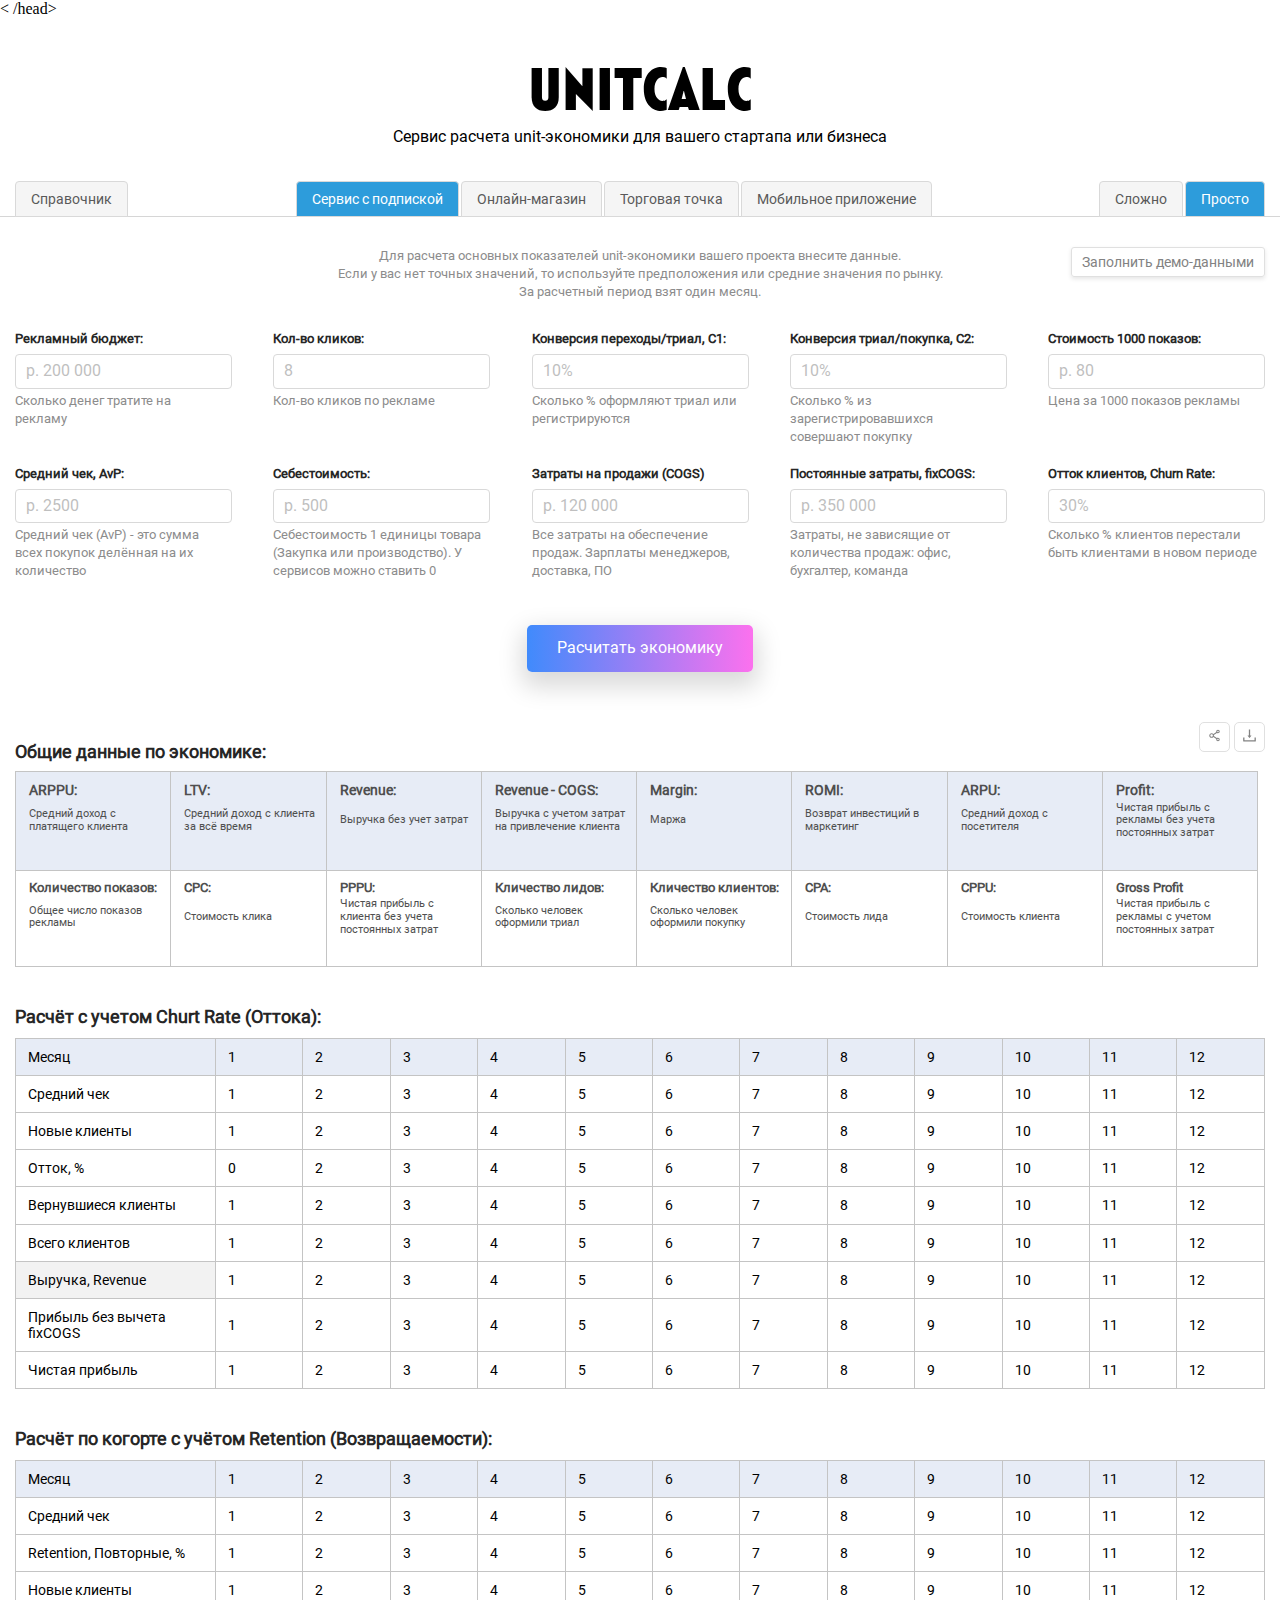
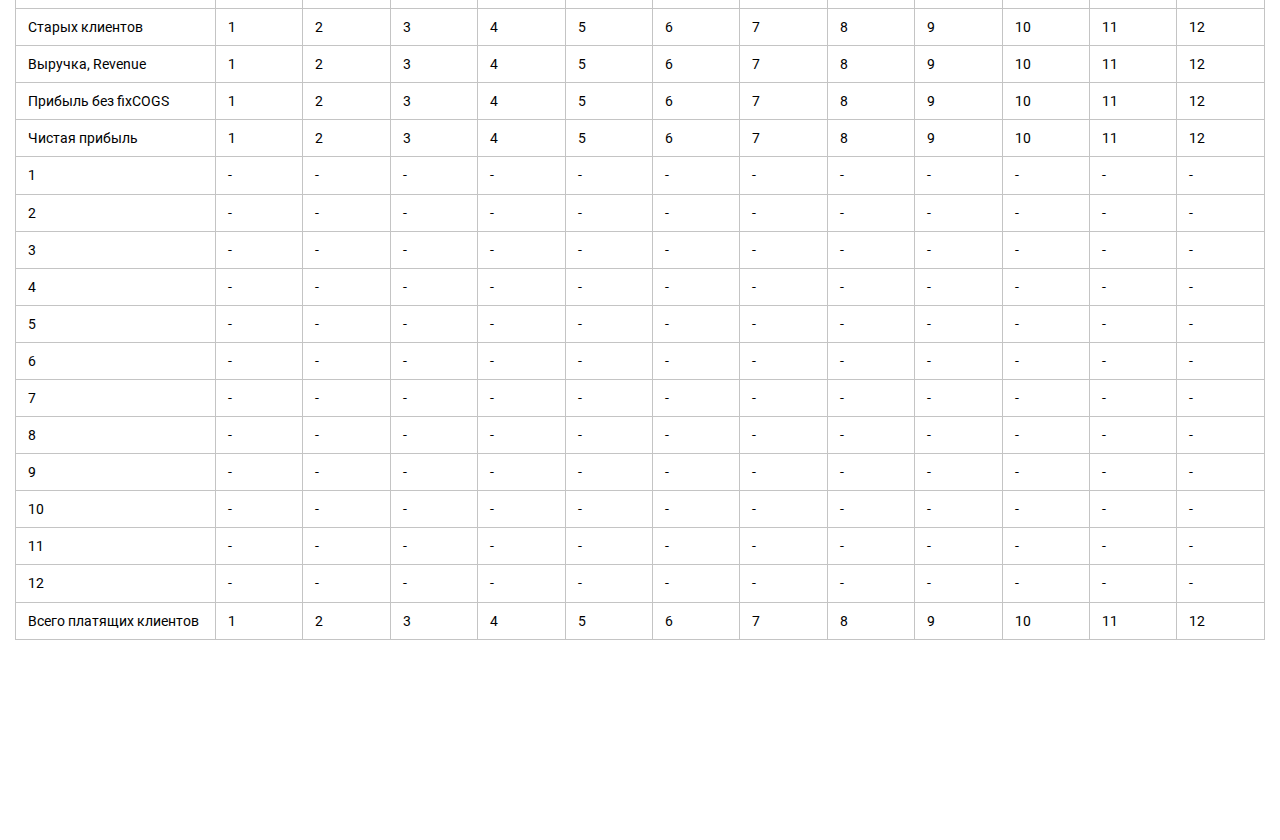
==== commit 955e6367: "Update index.html" ====
--- a/index.html
+++ b/index.html
@@ -4,8 +4,10 @@
     <meta charset="UTF-8">
     <meta name="viewport" content="width=device-width,user-scalable=no,initial-scale=1,maximum-scale=1,minimum-scale=1">
     <meta http-equiv="X-UA-Compatible" content="ie=edge">
-    <title>Document</title>
-    <link href="app.bfe59a9229179861540b.css" rel="stylesheet"></head>
+    <title>Unitcalc - простой расчет</title>
+    <link href="app.bfe59a9229179861540b.css" rel="stylesheet"><
+    <link rel="shortcut icon" href="/img/favicon.ico" type="image/x-icon">
+    /head>
 <body>
 <header class="header">
     <div class="container">
@@ -762,4 +764,4 @@
 <script src="https://ajax.googleapis.com/ajax/libs/jquery/3.2.1/jquery.min.js"></script>
 <script src="simple.js"></script>
 <script src="app.bfe59a9229179861540b.js"></script></body>
-</html>+</html>
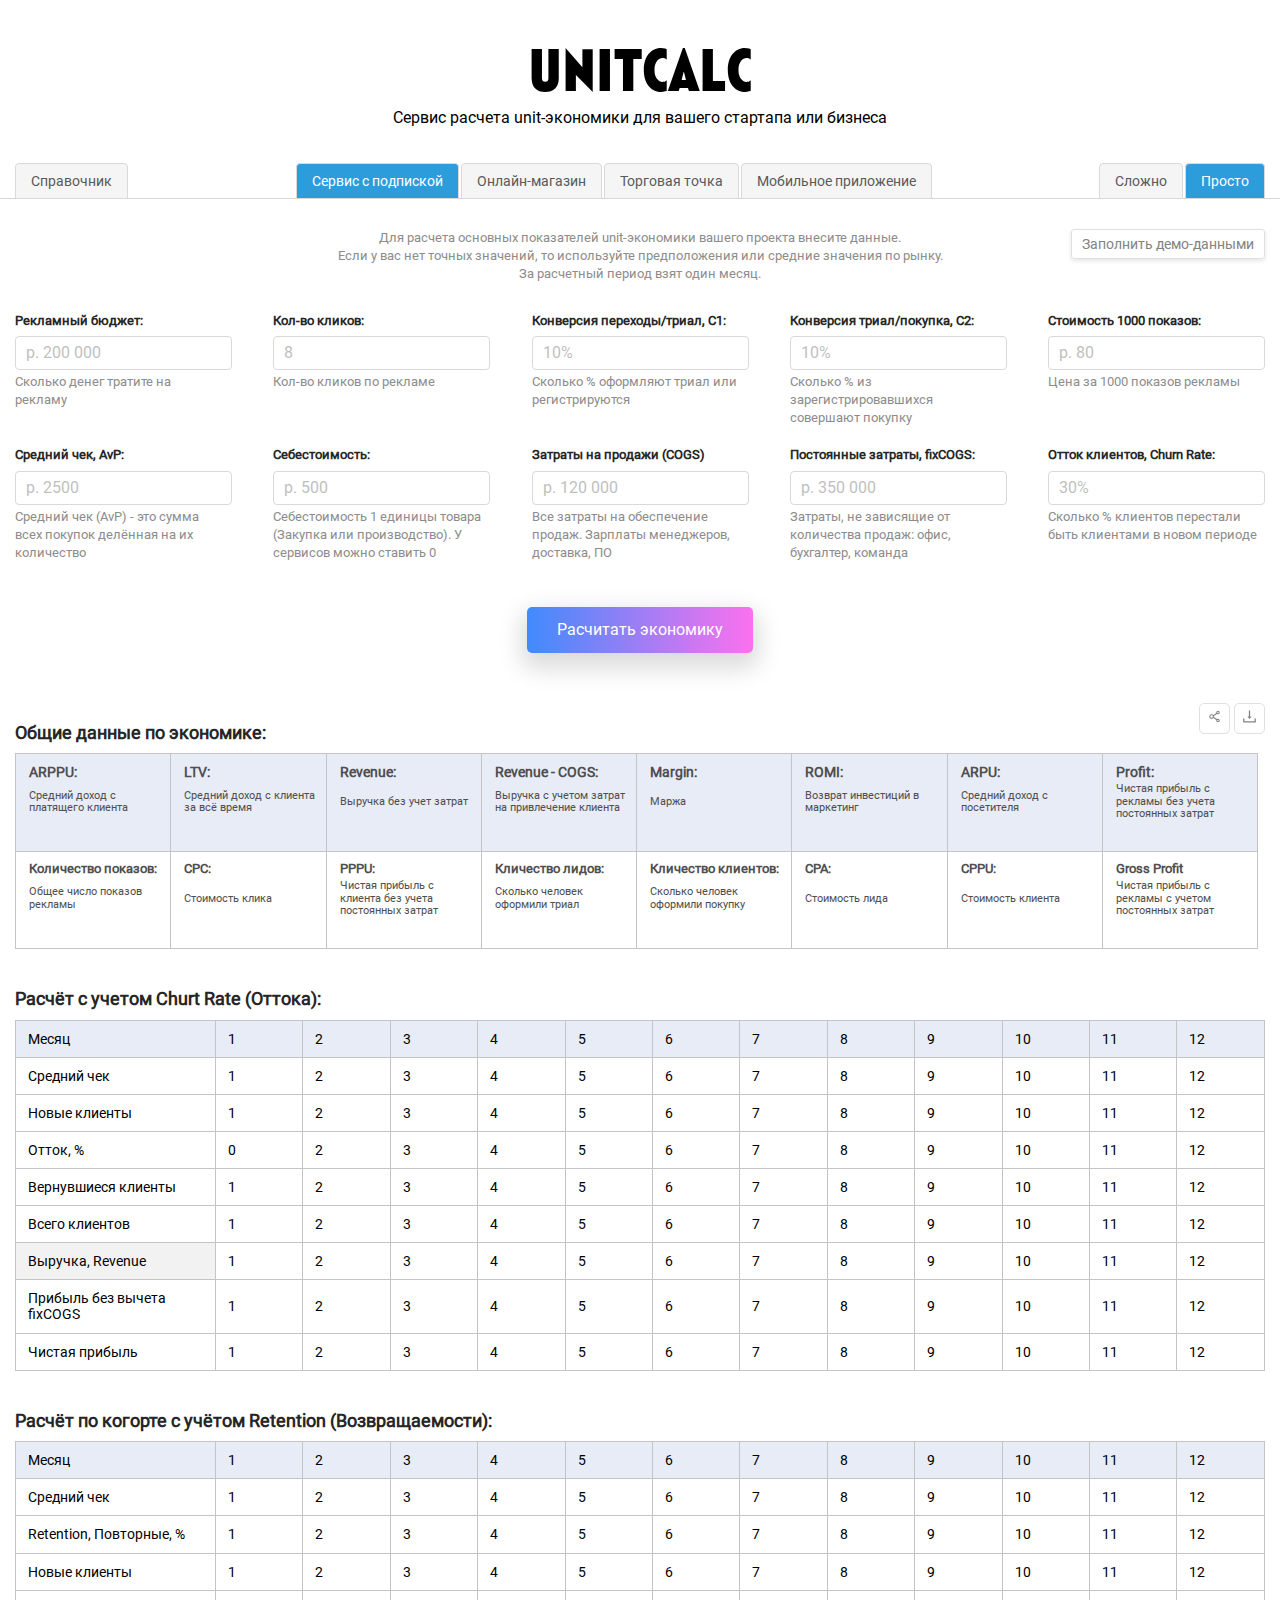
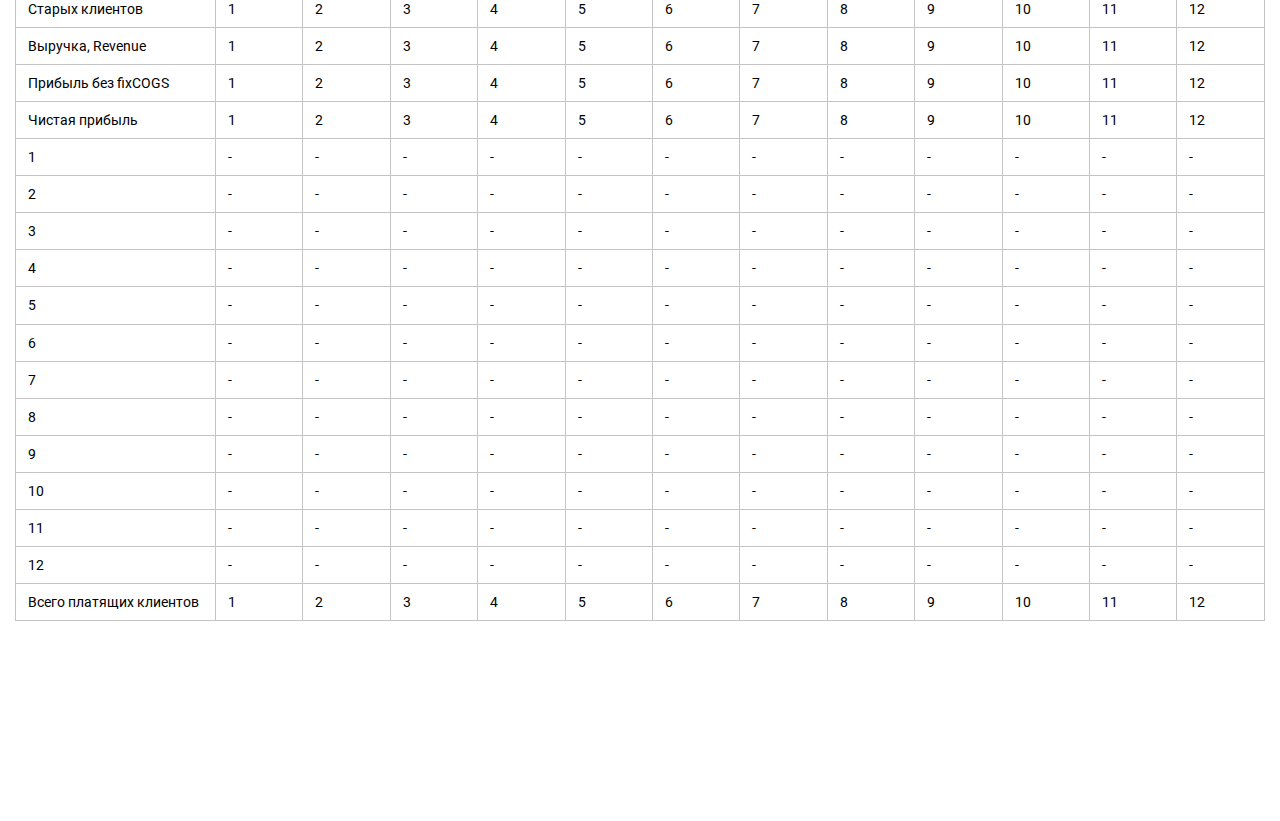
==== commit 0b4f83e7: "Fixed bug with icon" ====
--- a/index.html
+++ b/index.html
@@ -5,9 +5,9 @@
     <meta name="viewport" content="width=device-width,user-scalable=no,initial-scale=1,maximum-scale=1,minimum-scale=1">
     <meta http-equiv="X-UA-Compatible" content="ie=edge">
     <title>Unitcalc - простой расчет</title>
-    <link href="app.bfe59a9229179861540b.css" rel="stylesheet"><
+    <link href="app.bfe59a9229179861540b.css" rel="stylesheet">
     <link rel="shortcut icon" href="/img/favicon.ico" type="image/x-icon">
-    /head>
+    </head>
 <body>
 <header class="header">
     <div class="container">
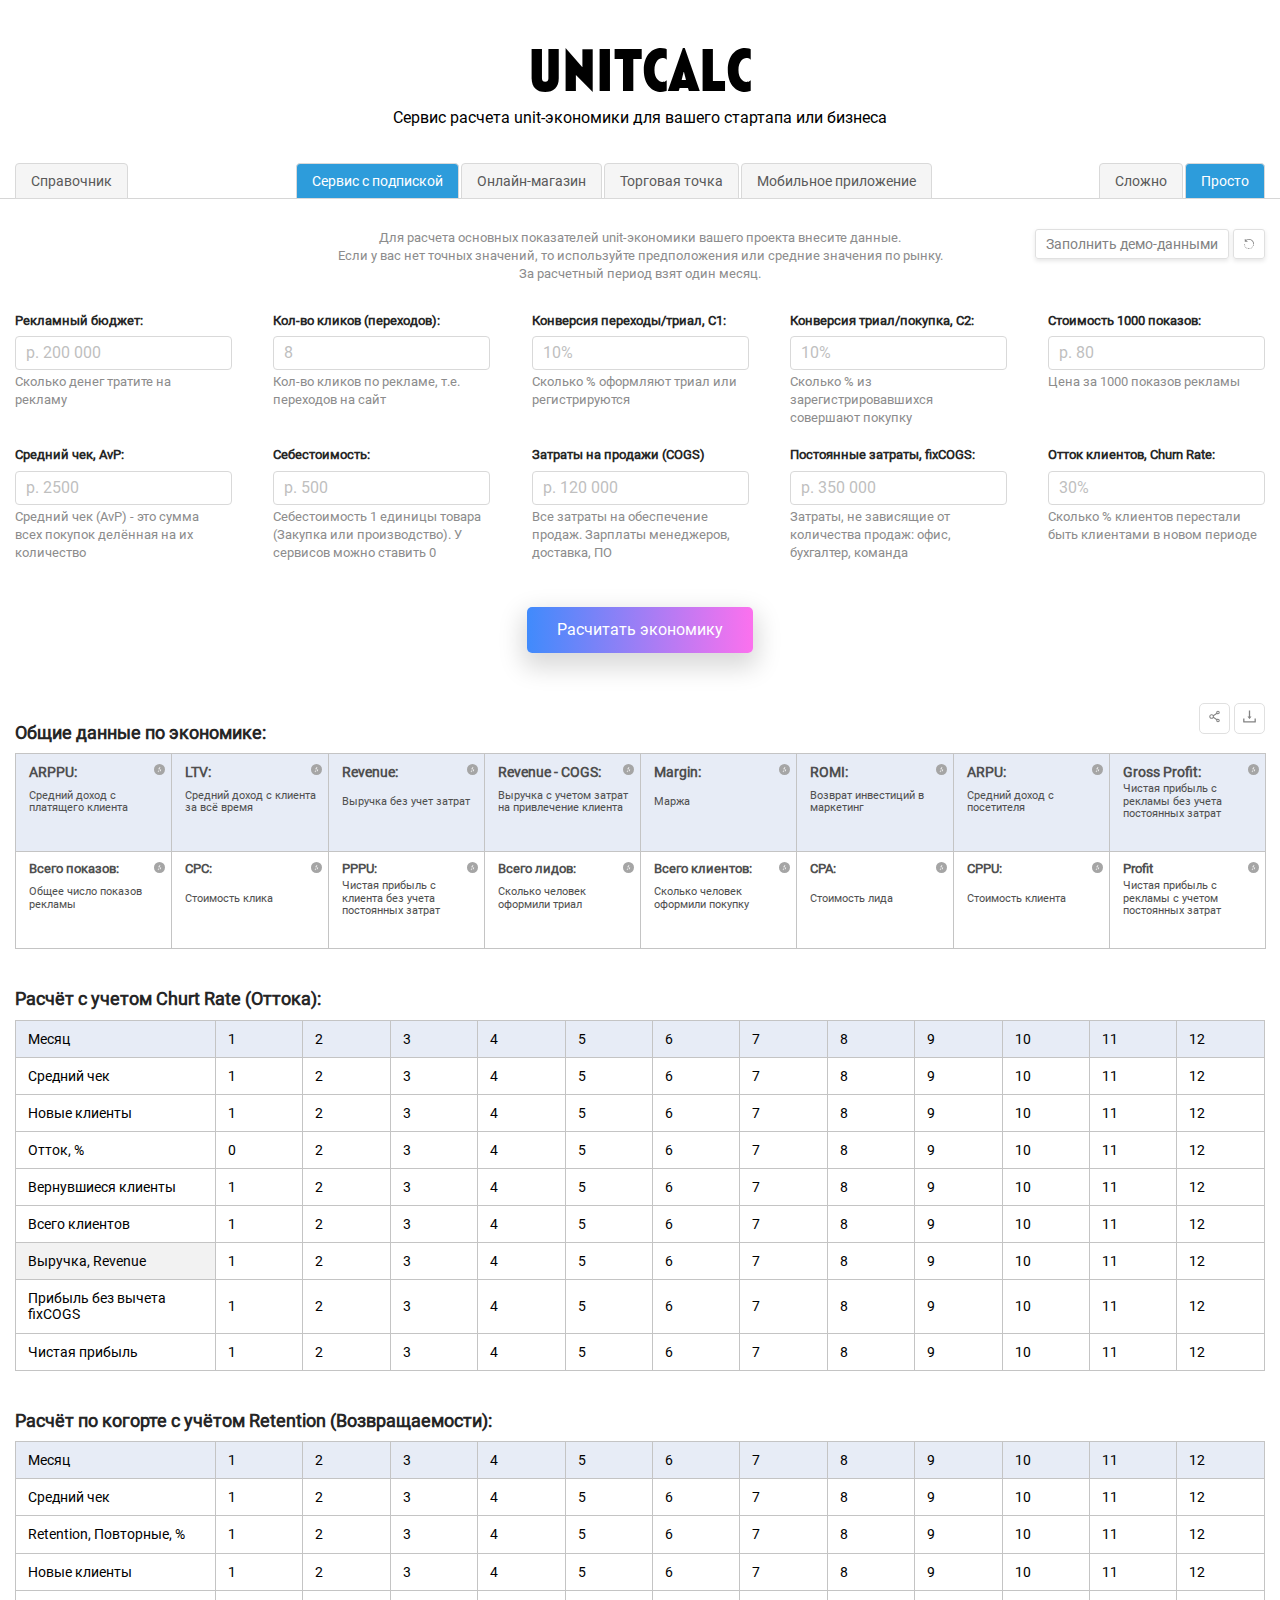
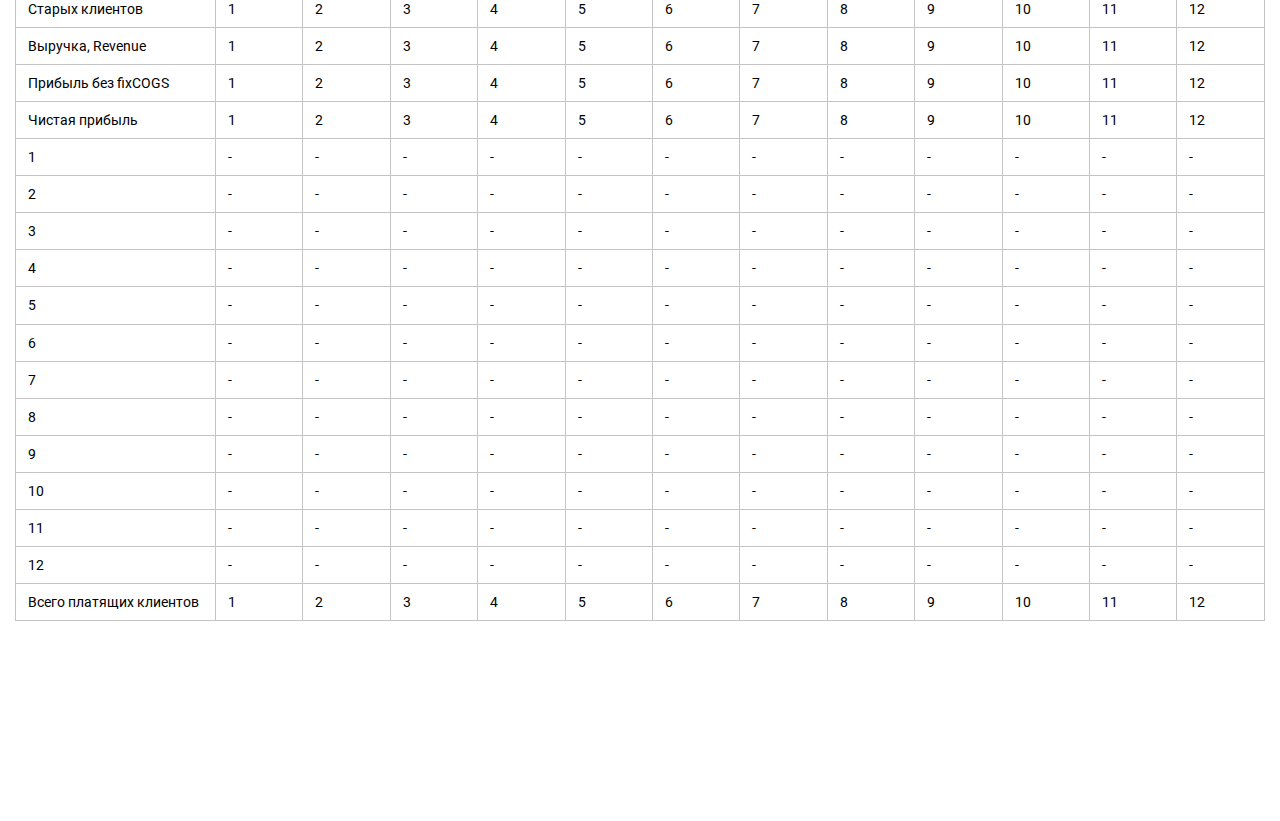
==== commit 0f0bdea5: "add new files and fitures" ====
--- a/index.html
+++ b/index.html
@@ -5,7 +5,7 @@
     <meta name="viewport" content="width=device-width,user-scalable=no,initial-scale=1,maximum-scale=1,minimum-scale=1">
     <meta http-equiv="X-UA-Compatible" content="ie=edge">
     <title>Unitcalc - простой расчет</title>
-    <link href="app.bfe59a9229179861540b.css" rel="stylesheet">
+    <link href="app.f5b6e8cd83c50c129923.css" rel="stylesheet">
     <link rel="shortcut icon" href="/img/favicon.ico" type="image/x-icon">
     </head>
 <body>
@@ -42,9 +42,10 @@
     <hr class="header__hr">
 
 </header>
-<main class="main__simple simple">
+<main class="main__simple simple" isRefresh="simple">
     <div class="container">
         <button class="put-demo-data">Заполнить демо-данными</button>
+        <button class="demo-data-refresh"><img src="./img/refresh.svg" width="10" height="10" alt=""></button>
 
         <form class="main-form" action="">
             <p class="transcript__info">
@@ -63,10 +64,10 @@
                                 </span>
                     </div>
                     <div class="main-form__item">
-                        <label for="click-count">Кол-во кликов:</label>
+                        <label for="click-count">Кол-во кликов (переходов):</label>
                         <input class="main-form__input" id="click-count" type="text" name="click-count" placeholder="8">
                         <span class="main-form__input-info">
-                                    Кол-во кликов по рекламе
+                                    Кол-во кликов по рекламе, т.е. переходов на сайт
                                 </span>
                     </div>
 
@@ -102,7 +103,7 @@
                     </div>
                     <div class="main-form__item">
                         <label for="cogs">Себестоимость:</label>
-                        <input class="main-form__input" id="cogs" type="text" name="cogs" placeholder="р. 500">
+                        <input class="main-form__input" id="cogs" type="text" name="cogs" placeholder="р. 500" depend="production-cost">
                         <span class="main-form__input-info">
                                     Себестоимость 1 единицы товара (Закупка или производство). У сервисов можно ставить 0
                                 </span>
@@ -110,8 +111,8 @@
 
                     <div class="main-form__item">
                         <label for="provision-payment">Затраты на продажи (COGS)</label>
-                        <input class="main-form__input" id="provision-payment" type="text" name="provision-payment" placeholder="р. 120 000">
-                        <span class="main-form__input-info">
+                        <input class="main-form__input" id="provision-payment" type="text" name="provision-payment" placeholder="р. 120 000" depend="cogs">
+                        <span class="main-form__input-info" >
                                     Все затраты на обеспечение продаж. Зарплаты менеджеров, доставка, ПО
                                 </span>
                     </div>
@@ -149,6 +150,7 @@
                 <table class="common-data">
                     <tr class="common-data__tr">
                         <td class="common-data__th">
+                            <div class="table__tooltip tooltip" data-for-depend="revenue production-cost cogs all-clients" tooltip="ARPPU = (Выручка - (Себестоимость * Количество клиентов - COGS)) / Платящие клиенты "></div>
                             <div class="common-data__td-wrap">
                                 <span class="common-data__th-title">ARPPU:</span>
                                 <span class="common-data__th-info">Средний доход с платящего клиента</span>
@@ -156,13 +158,17 @@
                             </div>
                         </td>
                         <td class="common-data__th">
+                            <div class="table__tooltip tooltip" tooltip="LTV = ARPPU / Churn Rate "></div>
+
                             <div class="common-data__td-wrap">
                                 <span class="common-data__th-title">LTV:</span>
                                 <span class="common-data__th-info">Средний доход с клиента за всё время</span>
                                 <span class="common-data__th-value" id="LTV"></span>
                             </div>
                         </td>
-                        <td class="common-data__th">
+                        <td class="common-data__th" depend="revenue">
+                            <div class="table__tooltip tooltip" tooltip="Revenue = Средний чек * Количество покупателей "></div>
+
                             <div class="common-data__td-wrap">
                                 <span class="common-data__th-title">Revenue:</span>
                                 <span class="common-data__th-info">Выручка без учет затрат</span>
@@ -170,6 +176,8 @@
                             </div>
                         </td>
                         <td class="common-data__th">
+                            <div class="table__tooltip tooltip" tooltip="Revenue - COGS = (Выручка - (Себестоимость * Количество клиентов + COGS))"></div>
+
                             <div class="common-data__td-wrap">
                                 <span class="common-data__th-title">Revenue - COGS:</span>
                                 <span class="common-data__th-info">Выручка с учетом затрат на привлечение клиента</span>
@@ -177,6 +185,8 @@
                             </div>
                         </td>
                         <td class="common-data__th">
+                            <div class="table__tooltip tooltip" tooltip="Margin = (Средний чек - Себестоимость - (COGS / Количество клиентов)) / Средний чек * 100% "></div>
+
                             <div class="common-data__td-wrap">
                                 <span class="common-data__th-title">Margin:</span>
                                 <span class="common-data__th-info">Маржа</span>
@@ -184,6 +194,8 @@
                             </div>
                         </td>
                         <td class="common-data__th">
+                            <div class="table__tooltip tooltip" tooltip="ROMI = (Выручка - Рекламный бюджет) / Рекламный бюджет * 100% "></div>
+
                             <div class="common-data__td-wrap">
                                 <span class="common-data__th-title">ROMI:</span>
                                 <span class="common-data__th-info">Возврат инвестиций в маркетинг</span>
@@ -191,6 +203,8 @@
                             </div>
                         </td>
                         <td class="common-data__th">
+                            <div class="table__tooltip tooltip" tooltip="ARPU = (Выручка - (Себестоимость * Количество клиентов - COGS)) / Посетители (клики, переходы на сайт) "></div>
+
                             <div class="common-data__td-wrap">
                                 <span class="common-data__th-title">ARPU:</span>
                                 <span class="common-data__th-info">Средний доход с посетителя</span>
@@ -198,22 +212,28 @@
                             </div>
                         </td>
                         <td class="common-data__th benefit">
-                            <div class="common-data__td-wrap">
-                                <span class="common-data__th-title">Profit:</span>
+                            <div class="table__tooltip tooltip" offset="left" tooltip="Gross Profit = Выручка - Cебестоимость всех продаж - COGS - Рекламный бюджет "></div>
+
+                            <div class="common-data__td-wrap">
+                                <span class="common-data__th-title">Gross Profit:</span>
                                 <span class="common-data__th-info">Чистая прибыль с рекламы без учета постоянных затрат</span>
                                 <span class="common-data__th-value" id = "Profit"></span>
                             </div>
                         </td>
                     </tr>
                     <tr class="common-data__tr">
-                        <td class="common-data__td">
-                            <div class="common-data__td-wrap">
-                                <span class="common-data__td-title">Количество показов:</span>
+                        <td class="common-data__td" >
+                            <div class="table__tooltip tooltip" tooltip="Всего показов рекламы = Рекламный бюджет / Стоимость 1000 показов * 1000 "></div>
+
+                            <div class="common-data__td-wrap">
+                                <span class="common-data__td-title">Всего показов:</span>
                                 <span class="common-data__td-info">Общее число показов рекламы</span>
                                 <span class="common-data__td-value" id = "Count_of_vision"></span>
                             </div>
                         </td>
                         <td class="common-data__td">
+                            <div class="table__tooltip tooltip" tooltip="CPC = Рекламный бюджет / Количество кликов "></div>
+
                             <div class="common-data__td-wrap">
                                 <span class="common-data__td-title">CPC:</span>
                                 <span class="common-data__td-info">Стоимость клика</span>
@@ -221,6 +241,8 @@
                             </div>
                         </td>
                         <td class="common-data__td">
+                            <div class="table__tooltip tooltip" tooltip="PPPU = Средний чек - Стоимость клиента - Себестоимость - COGS / Количество клиентов "></div>
+
                             <div class="common-data__td-wrap">
                                 <span class="common-data__td-title">PPPU:</span>
                                 <span class="common-data__td-info">Чистая прибыль с клиента без учета постоянных затрат</span>
@@ -228,20 +250,26 @@
                             </div>
                         </td>
                         <td class="common-data__td">
-                            <div class="common-data__td-wrap">
-                                <span class="common-data__td-title">Кличество лидов:</span>
+                            <div class="table__tooltip tooltip" tooltip="Всего лидов = Количество кликов (переходов) * Конверсию в регистрацию (триал) "></div>
+
+                            <div class="common-data__td-wrap">
+                                <span class="common-data__td-title">Всего лидов:</span>
                                 <span class="common-data__td-info">Сколько человек оформили триал</span>
                                 <span class="common-data__td-value" id = "Count_of_leads"></span>
                             </div>
                         </td>
-                        <td class="common-data__td">
-                            <div class="common-data__td-wrap">
-                                <span class="common-data__td-title">Кличество клиентов:</span>
+                        <td class="common-data__td" depend="all-clients">
+                            <div class="table__tooltip tooltip" tooltip="Всего клиентов = Количество лидов *  Конверсию в покупку (клиента) "></div>
+
+                            <div class="common-data__td-wrap">
+                                <span class="common-data__td-title">Всего клиентов:</span>
                                 <span class="common-data__td-info">Сколько человек оформили покупку</span>
                                 <span class="common-data__td-value" id = "Count_of_clients"></span>
                             </div>
                         </td>
                         <td class="common-data__td">
+                            <div class="table__tooltip tooltip" tooltip="CPA = Рекламный бюджет / Количество лидов "></div>
+
                             <div class="common-data__td-wrap">
                                 <span class="common-data__td-title">CPA:</span>
                                 <span class="common-data__td-info">Стоимость лида</span>
@@ -249,6 +277,8 @@
                             </div>
                         </td>
                         <td class="common-data__td">
+                            <div class="table__tooltip tooltip" tooltip="CPPU = Рекламный бюджет / Количество клиентов "></div>
+
                             <div class="common-data__td-wrap">
                                 <span class="common-data__td-title">CPPU:</span>
                                 <span class="common-data__td-info">Стоимость клиента</span>
@@ -256,8 +286,10 @@
                             </div>
                         </td>
                         <td class="common-data__td benefit_data">
-                            <div class="common-data__td-wrap">
-                                <span class="common-data__td-title">Gross Profit</span>
+                            <div class="table__tooltip tooltip" offset="left" tooltip="Profit = Выручка - Себестомость всех продаж - COGS - Рекламный бюджет - Постоянные расходы "></div>
+
+                            <div class="common-data__td-wrap">
+                                <span class="common-data__td-title">Profit</span>
                                 <span class="common-data__td-info">Чистая прибыль с рекламы c учетом постоянных затрат</span>
                                 <span class="common-data__td-value" id="Gross_Profit"></span>
                             </div>
@@ -763,5 +795,5 @@
 </main>
 <script src="https://ajax.googleapis.com/ajax/libs/jquery/3.2.1/jquery.min.js"></script>
 <script src="simple.js"></script>
-<script src="app.bfe59a9229179861540b.js"></script></body>
+<script src="app.f5b6e8cd83c50c129923.js"></script></body>
 </html>
--- a/app.f5b6e8cd83c50c129923.css
+++ b/app.f5b6e8cd83c50c129923.css
@@ -0,0 +1,352 @@
+.select2-container{-webkit-box-sizing:border-box;box-sizing:border-box;display:inline-block;margin:0;position:relative;vertical-align:middle}.select2-container .select2-selection--single{-webkit-box-sizing:border-box;box-sizing:border-box;cursor:pointer;display:block;height:28px;-moz-user-select:none;-ms-user-select:none;user-select:none;-webkit-user-select:none}.select2-container .select2-selection--single .select2-selection__rendered{display:block;padding-left:8px;padding-right:20px;overflow:hidden;-o-text-overflow:ellipsis;text-overflow:ellipsis;white-space:nowrap}.select2-container .select2-selection--single .select2-selection__clear{position:relative}.select2-container[dir=rtl] .select2-selection--single .select2-selection__rendered{padding-right:8px;padding-left:20px}.select2-container .select2-selection--multiple{-webkit-box-sizing:border-box;box-sizing:border-box;cursor:pointer;display:block;min-height:32px;-moz-user-select:none;-ms-user-select:none;user-select:none;-webkit-user-select:none}.select2-container .select2-selection--multiple .select2-selection__rendered{display:inline-block;overflow:hidden;padding-left:8px;-o-text-overflow:ellipsis;text-overflow:ellipsis;white-space:nowrap}.select2-container .select2-search--inline{float:left}.select2-container .select2-search--inline .select2-search__field{-webkit-box-sizing:border-box;box-sizing:border-box;border:none;font-size:100%;margin-top:5px;padding:0}.select2-container .select2-search--inline .select2-search__field::-webkit-search-cancel-button{-webkit-appearance:none}.select2-dropdown{background-color:#fff;border:1px solid #aaa;border-radius:4px;-webkit-box-sizing:border-box;box-sizing:border-box;display:block;position:absolute;left:-100000px;width:100%;z-index:1051}.select2-results{display:block}.select2-results__options{list-style:none;margin:0;padding:0}.select2-results__option{padding:6px;-moz-user-select:none;-ms-user-select:none;user-select:none;-webkit-user-select:none}.select2-results__option[aria-selected]{cursor:pointer}.select2-container--open .select2-dropdown{left:0}.select2-container--open .select2-dropdown--above{border-bottom:none;border-bottom-left-radius:0;border-bottom-right-radius:0}.select2-container--open .select2-dropdown--below{border-top:none;border-top-left-radius:0;border-top-right-radius:0}.select2-search--dropdown{display:block;padding:4px}.select2-search--dropdown .select2-search__field{padding:4px;width:100%;-webkit-box-sizing:border-box;box-sizing:border-box}.select2-search--dropdown .select2-search__field::-webkit-search-cancel-button{-webkit-appearance:none}.select2-search--dropdown.select2-search--hide{display:none}.select2-close-mask{border:0;margin:0;padding:0;display:block;position:fixed;left:0;top:0;min-height:100%;min-width:100%;height:auto;width:auto;opacity:0;z-index:99;background-color:#fff;filter:alpha(opacity=0)}.select2-hidden-accessible{border:0!important;clip:rect(0 0 0 0)!important;-webkit-clip-path:inset(50%)!important;clip-path:inset(50%)!important;height:1px!important;overflow:hidden!important;padding:0!important;position:absolute!important;width:1px!important;white-space:nowrap!important}.select2-container--default .select2-selection--single{background-color:#fff;border:1px solid #aaa;border-radius:4px}.select2-container--default .select2-selection--single .select2-selection__rendered{color:#444;line-height:28px}.select2-container--default .select2-selection--single .select2-selection__clear{cursor:pointer;float:right;font-weight:700}.select2-container--default .select2-selection--single .select2-selection__placeholder{color:#999}.select2-container--default .select2-selection--single .select2-selection__arrow{height:26px;position:absolute;top:1px;right:1px;width:20px}.select2-container--default .select2-selection--single .select2-selection__arrow b{border-color:#888 rgba(0,0,0,0) rgba(0,0,0,0);border-style:solid;border-width:5px 4px 0;height:0;left:50%;margin-left:-4px;margin-top:-2px;position:absolute;top:50%;width:0}.select2-container--default[dir=rtl] .select2-selection--single .select2-selection__clear{float:left}.select2-container--default[dir=rtl] .select2-selection--single .select2-selection__arrow{left:1px;right:auto}.select2-container--default.select2-container--disabled .select2-selection--single{background-color:#eee;cursor:default}.select2-container--default.select2-container--disabled .select2-selection--single .select2-selection__clear{display:none}.select2-container--default.select2-container--open .select2-selection--single .select2-selection__arrow b{border-color:rgba(0,0,0,0) rgba(0,0,0,0) #888;border-width:0 4px 5px}.select2-container--default .select2-selection--multiple{background-color:#fff;border:1px solid #aaa;border-radius:4px;cursor:text}.select2-container--default .select2-selection--multiple .select2-selection__rendered{-webkit-box-sizing:border-box;box-sizing:border-box;list-style:none;margin:0;padding:0 5px;width:100%}.select2-container--default .select2-selection--multiple .select2-selection__rendered li{list-style:none}.select2-container--default .select2-selection--multiple .select2-selection__clear{cursor:pointer;float:right;font-weight:700;margin-top:5px;margin-right:10px;padding:1px}.select2-container--default .select2-selection--multiple .select2-selection__choice{background-color:#e4e4e4;border:1px solid #aaa;border-radius:4px;cursor:default;float:left;margin-right:5px;margin-top:5px;padding:0 5px}.select2-container--default .select2-selection--multiple .select2-selection__choice__remove{color:#999;cursor:pointer;display:inline-block;font-weight:700;margin-right:2px}.select2-container--default .select2-selection--multiple .select2-selection__choice__remove:hover{color:#333}.select2-container--default[dir=rtl] .select2-selection--multiple .select2-search--inline,.select2-container--default[dir=rtl] .select2-selection--multiple .select2-selection__choice{float:right}.select2-container--default[dir=rtl] .select2-selection--multiple .select2-selection__choice{margin-left:5px;margin-right:auto}.select2-container--default[dir=rtl] .select2-selection--multiple .select2-selection__choice__remove{margin-left:2px;margin-right:auto}.select2-container--default.select2-container--focus .select2-selection--multiple{border:1px solid #000;outline:0}.select2-container--default.select2-container--disabled .select2-selection--multiple{background-color:#eee;cursor:default}.select2-container--default.select2-container--disabled .select2-selection__choice__remove{display:none}.select2-container--default.select2-container--open.select2-container--above .select2-selection--multiple,.select2-container--default.select2-container--open.select2-container--above .select2-selection--single{border-top-left-radius:0;border-top-right-radius:0}.select2-container--default.select2-container--open.select2-container--below .select2-selection--multiple,.select2-container--default.select2-container--open.select2-container--below .select2-selection--single{border-bottom-left-radius:0;border-bottom-right-radius:0}.select2-container--default .select2-search--dropdown .select2-search__field{border:1px solid #aaa}.select2-container--default .select2-search--inline .select2-search__field{background:rgba(0,0,0,0);border:none;outline:0;-webkit-box-shadow:none;box-shadow:none;-webkit-appearance:textfield}.select2-container--default .select2-results>.select2-results__options{max-height:200px;overflow-y:auto}.select2-container--default .select2-results__option[role=group]{padding:0}.select2-container--default .select2-results__option[aria-disabled=true]{color:#999}.select2-container--default .select2-results__option[aria-selected=true]{background-color:#ddd}.select2-container--default .select2-results__option .select2-results__option{padding-left:1em}.select2-container--default .select2-results__option .select2-results__option .select2-results__group{padding-left:0}.select2-container--default .select2-results__option .select2-results__option .select2-results__option{margin-left:-1em;padding-left:2em}.select2-container--default .select2-results__option .select2-results__option .select2-results__option .select2-results__option{margin-left:-2em;padding-left:3em}.select2-container--default .select2-results__option .select2-results__option .select2-results__option .select2-results__option .select2-results__option{margin-left:-3em;padding-left:4em}.select2-container--default .select2-results__option .select2-results__option .select2-results__option .select2-results__option .select2-results__option .select2-results__option{margin-left:-4em;padding-left:5em}.select2-container--default .select2-results__option .select2-results__option .select2-results__option .select2-results__option .select2-results__option .select2-results__option .select2-results__option{margin-left:-5em;padding-left:6em}.select2-container--default .select2-results__option--highlighted[aria-selected]{background-color:#5897fb;color:#fff}.select2-container--default .select2-results__group{cursor:default;display:block;padding:6px}.select2-container--classic .select2-selection--single{background-color:#f7f7f7;border:1px solid #aaa;border-radius:4px;outline:0;background-image:-o-linear-gradient(top,#fff 50%,#eee 100%);background-image:-webkit-gradient(linear,left top,left bottom,color-stop(50%,#fff),to(#eee));background-image:linear-gradient(180deg,#fff 50%,#eee);background-repeat:repeat-x;filter:progid:DXImageTransform.Microsoft.gradient(startColorstr="#FFFFFFFF",endColorstr="#FFEEEEEE",GradientType=0)}.select2-container--classic .select2-selection--single:focus{border:1px solid #5897fb}.select2-container--classic .select2-selection--single .select2-selection__rendered{color:#444;line-height:28px}.select2-container--classic .select2-selection--single .select2-selection__clear{cursor:pointer;float:right;font-weight:700;margin-right:10px}.select2-container--classic .select2-selection--single .select2-selection__placeholder{color:#999}.select2-container--classic .select2-selection--single .select2-selection__arrow{background-color:#ddd;border:none;border-left:1px solid #aaa;border-top-right-radius:4px;border-bottom-right-radius:4px;height:26px;position:absolute;top:1px;right:1px;width:20px;background-image:-o-linear-gradient(top,#eee 50%,#ccc 100%);background-image:-webkit-gradient(linear,left top,left bottom,color-stop(50%,#eee),to(#ccc));background-image:linear-gradient(180deg,#eee 50%,#ccc);background-repeat:repeat-x;filter:progid:DXImageTransform.Microsoft.gradient(startColorstr="#FFEEEEEE",endColorstr="#FFCCCCCC",GradientType=0)}.select2-container--classic .select2-selection--single .select2-selection__arrow b{border-color:#888 rgba(0,0,0,0) rgba(0,0,0,0);border-style:solid;border-width:5px 4px 0;height:0;left:50%;margin-left:-4px;margin-top:-2px;position:absolute;top:50%;width:0}.select2-container--classic[dir=rtl] .select2-selection--single .select2-selection__clear{float:left}.select2-container--classic[dir=rtl] .select2-selection--single .select2-selection__arrow{border:none;border-right:1px solid #aaa;border-radius:0;border-top-left-radius:4px;border-bottom-left-radius:4px;left:1px;right:auto}.select2-container--classic.select2-container--open .select2-selection--single{border:1px solid #5897fb}.select2-container--classic.select2-container--open .select2-selection--single .select2-selection__arrow{background:rgba(0,0,0,0);border:none}.select2-container--classic.select2-container--open .select2-selection--single .select2-selection__arrow b{border-color:rgba(0,0,0,0) rgba(0,0,0,0) #888;border-width:0 4px 5px}.select2-container--classic.select2-container--open.select2-container--above .select2-selection--single{border-top:none;border-top-left-radius:0;border-top-right-radius:0;background-image:-o-linear-gradient(top,#fff 0,#eee 50%);background-image:-webkit-gradient(linear,left top,left bottom,from(#fff),color-stop(50%,#eee));background-image:linear-gradient(180deg,#fff 0,#eee 50%);background-repeat:repeat-x;filter:progid:DXImageTransform.Microsoft.gradient(startColorstr="#FFFFFFFF",endColorstr="#FFEEEEEE",GradientType=0)}.select2-container--classic.select2-container--open.select2-container--below .select2-selection--single{border-bottom:none;border-bottom-left-radius:0;border-bottom-right-radius:0;background-image:-o-linear-gradient(top,#eee 50%,#fff 100%);background-image:-webkit-gradient(linear,left top,left bottom,color-stop(50%,#eee),to(#fff));background-image:linear-gradient(180deg,#eee 50%,#fff);background-repeat:repeat-x;filter:progid:DXImageTransform.Microsoft.gradient(startColorstr="#FFEEEEEE",endColorstr="#FFFFFFFF",GradientType=0)}.select2-container--classic .select2-selection--multiple{background-color:#fff;border:1px solid #aaa;border-radius:4px;cursor:text;outline:0}.select2-container--classic .select2-selection--multiple:focus{border:1px solid #5897fb}.select2-container--classic .select2-selection--multiple .select2-selection__rendered{list-style:none;margin:0;padding:0 5px}.select2-container--classic .select2-selection--multiple .select2-selection__clear{display:none}.select2-container--classic .select2-selection--multiple .select2-selection__choice{background-color:#e4e4e4;border:1px solid #aaa;border-radius:4px;cursor:default;float:left;margin-right:5px;margin-top:5px;padding:0 5px}.select2-container--classic .select2-selection--multiple .select2-selection__choice__remove{color:#888;cursor:pointer;display:inline-block;font-weight:700;margin-right:2px}.select2-container--classic .select2-selection--multiple .select2-selection__choice__remove:hover{color:#555}.select2-container--classic[dir=rtl] .select2-selection--multiple .select2-selection__choice{float:right;margin-left:5px;margin-right:auto}.select2-container--classic[dir=rtl] .select2-selection--multiple .select2-selection__choice__remove{margin-left:2px;margin-right:auto}.select2-container--classic.select2-container--open .select2-selection--multiple{border:1px solid #5897fb}.select2-container--classic.select2-container--open.select2-container--above .select2-selection--multiple{border-top:none;border-top-left-radius:0;border-top-right-radius:0}.select2-container--classic.select2-container--open.select2-container--below .select2-selection--multiple{border-bottom:none;border-bottom-left-radius:0;border-bottom-right-radius:0}.select2-container--classic .select2-search--dropdown .select2-search__field{border:1px solid #aaa;outline:0}.select2-container--classic .select2-search--inline .select2-search__field{outline:0;-webkit-box-shadow:none;box-shadow:none}.select2-container--classic .select2-dropdown{background-color:#fff;border:1px solid rgba(0,0,0,0)}.select2-container--classic .select2-dropdown--above{border-bottom:none}.select2-container--classic .select2-dropdown--below{border-top:none}.select2-container--classic .select2-results>.select2-results__options{max-height:200px;overflow-y:auto}.select2-container--classic .select2-results__option[role=group]{padding:0}.select2-container--classic .select2-results__option[aria-disabled=true]{color:grey}.select2-container--classic .select2-results__option--highlighted[aria-selected]{background-color:#3875d7;color:#fff}.select2-container--classic .select2-results__group{cursor:default;display:block;padding:6px}.select2-container--classic.select2-container--open .select2-dropdown{border-color:#5897fb}
+/*! normalize.css v8.0.1 | MIT License | github.com/necolas/normalize.css */
+
+/* Document
+   ========================================================================== */
+
+/**
+ * 1. Correct the line height in all browsers.
+ * 2. Prevent adjustments of font size after orientation changes in iOS.
+ */
+
+html {
+  line-height: 1.15; /* 1 */
+  -webkit-text-size-adjust: 100%; /* 2 */
+}
+
+/* Sections
+   ========================================================================== */
+
+/**
+ * Remove the margin in all browsers.
+ */
+
+body {
+  margin: 0;
+}
+
+/**
+ * Render the `main` element consistently in IE.
+ */
+
+main {
+  display: block;
+}
+
+/**
+ * Correct the font size and margin on `h1` elements within `section` and
+ * `article` contexts in Chrome, Firefox, and Safari.
+ */
+
+h1 {
+  font-size: 2em;
+  margin: 0.67em 0;
+}
+
+/* Grouping content
+   ========================================================================== */
+
+/**
+ * 1. Add the correct box sizing in Firefox.
+ * 2. Show the overflow in Edge and IE.
+ */
+
+hr {
+  box-sizing: content-box; /* 1 */
+  height: 0; /* 1 */
+  overflow: visible; /* 2 */
+}
+
+/**
+ * 1. Correct the inheritance and scaling of font size in all browsers.
+ * 2. Correct the odd `em` font sizing in all browsers.
+ */
+
+pre {
+  font-family: monospace, monospace; /* 1 */
+  font-size: 1em; /* 2 */
+}
+
+/* Text-level semantics
+   ========================================================================== */
+
+/**
+ * Remove the gray background on active links in IE 10.
+ */
+
+a {
+  background-color: transparent;
+}
+
+/**
+ * 1. Remove the bottom border in Chrome 57-
+ * 2. Add the correct text decoration in Chrome, Edge, IE, Opera, and Safari.
+ */
+
+abbr[title] {
+  border-bottom: none; /* 1 */
+  text-decoration: underline; /* 2 */
+  text-decoration: underline dotted; /* 2 */
+}
+
+/**
+ * Add the correct font weight in Chrome, Edge, and Safari.
+ */
+
+b,
+strong {
+  font-weight: bolder;
+}
+
+/**
+ * 1. Correct the inheritance and scaling of font size in all browsers.
+ * 2. Correct the odd `em` font sizing in all browsers.
+ */
+
+code,
+kbd,
+samp {
+  font-family: monospace, monospace; /* 1 */
+  font-size: 1em; /* 2 */
+}
+
+/**
+ * Add the correct font size in all browsers.
+ */
+
+small {
+  font-size: 80%;
+}
+
+/**
+ * Prevent `sub` and `sup` elements from affecting the line height in
+ * all browsers.
+ */
+
+sub,
+sup {
+  font-size: 75%;
+  line-height: 0;
+  position: relative;
+  vertical-align: baseline;
+}
+
+sub {
+  bottom: -0.25em;
+}
+
+sup {
+  top: -0.5em;
+}
+
+/* Embedded content
+   ========================================================================== */
+
+/**
+ * Remove the border on images inside links in IE 10.
+ */
+
+img {
+  border-style: none;
+}
+
+/* Forms
+   ========================================================================== */
+
+/**
+ * 1. Change the font styles in all browsers.
+ * 2. Remove the margin in Firefox and Safari.
+ */
+
+button,
+input,
+optgroup,
+select,
+textarea {
+  font-family: inherit; /* 1 */
+  font-size: 100%; /* 1 */
+  line-height: 1.15; /* 1 */
+  margin: 0; /* 2 */
+}
+
+/**
+ * Show the overflow in IE.
+ * 1. Show the overflow in Edge.
+ */
+
+button,
+input { /* 1 */
+  overflow: visible;
+}
+
+/**
+ * Remove the inheritance of text transform in Edge, Firefox, and IE.
+ * 1. Remove the inheritance of text transform in Firefox.
+ */
+
+button,
+select { /* 1 */
+  text-transform: none;
+}
+
+/**
+ * Correct the inability to style clickable types in iOS and Safari.
+ */
+
+button,
+[type="button"],
+[type="reset"],
+[type="submit"] {
+  -webkit-appearance: button;
+}
+
+/**
+ * Remove the inner border and padding in Firefox.
+ */
+
+button::-moz-focus-inner,
+[type="button"]::-moz-focus-inner,
+[type="reset"]::-moz-focus-inner,
+[type="submit"]::-moz-focus-inner {
+  border-style: none;
+  padding: 0;
+}
+
+/**
+ * Restore the focus styles unset by the previous rule.
+ */
+
+button:-moz-focusring,
+[type="button"]:-moz-focusring,
+[type="reset"]:-moz-focusring,
+[type="submit"]:-moz-focusring {
+  outline: 1px dotted ButtonText;
+}
+
+/**
+ * Correct the padding in Firefox.
+ */
+
+fieldset {
+  padding: 0.35em 0.75em 0.625em;
+}
+
+/**
+ * 1. Correct the text wrapping in Edge and IE.
+ * 2. Correct the color inheritance from `fieldset` elements in IE.
+ * 3. Remove the padding so developers are not caught out when they zero out
+ *    `fieldset` elements in all browsers.
+ */
+
+legend {
+  box-sizing: border-box; /* 1 */
+  color: inherit; /* 2 */
+  display: table; /* 1 */
+  max-width: 100%; /* 1 */
+  padding: 0; /* 3 */
+  white-space: normal; /* 1 */
+}
+
+/**
+ * Add the correct vertical alignment in Chrome, Firefox, and Opera.
+ */
+
+progress {
+  vertical-align: baseline;
+}
+
+/**
+ * Remove the default vertical scrollbar in IE 10+.
+ */
+
+textarea {
+  overflow: auto;
+}
+
+/**
+ * 1. Add the correct box sizing in IE 10.
+ * 2. Remove the padding in IE 10.
+ */
+
+[type="checkbox"],
+[type="radio"] {
+  box-sizing: border-box; /* 1 */
+  padding: 0; /* 2 */
+}
+
+/**
+ * Correct the cursor style of increment and decrement buttons in Chrome.
+ */
+
+[type="number"]::-webkit-inner-spin-button,
+[type="number"]::-webkit-outer-spin-button {
+  height: auto;
+}
+
+/**
+ * 1. Correct the odd appearance in Chrome and Safari.
+ * 2. Correct the outline style in Safari.
+ */
+
+[type="search"] {
+  -webkit-appearance: textfield; /* 1 */
+  outline-offset: -2px; /* 2 */
+}
+
+/**
+ * Remove the inner padding in Chrome and Safari on macOS.
+ */
+
+[type="search"]::-webkit-search-decoration {
+  -webkit-appearance: none;
+}
+
+/**
+ * 1. Correct the inability to style clickable types in iOS and Safari.
+ * 2. Change font properties to `inherit` in Safari.
+ */
+
+::-webkit-file-upload-button {
+  -webkit-appearance: button; /* 1 */
+  font: inherit; /* 2 */
+}
+
+/* Interactive
+   ========================================================================== */
+
+/*
+ * Add the correct display in Edge, IE 10+, and Firefox.
+ */
+
+details {
+  display: block;
+}
+
+/*
+ * Add the correct display in all browsers.
+ */
+
+summary {
+  display: list-item;
+}
+
+/* Misc
+   ========================================================================== */
+
+/**
+ * Add the correct display in IE 10+.
+ */
+
+template {
+  display: none;
+}
+
+/**
+ * Add the correct display in IE 10.
+ */
+
+[hidden] {
+  display: none;
+}
+
+@font-face{font-family:Trappist Regular;src:url(fonts/MonTrappist-Black.woff2) format("woff2"),url(fonts/MonTrappist-Black.woff) format("woff"),url(fonts/MonTrappist-Black.ttf) format("truetype");font-weight:400;font-style:normal;font-display:block}@font-face{font-family:Roboto Regular;src:url(fonts/Roboto-Regular.ttf) format("truetype");font-display:block}@font-face{font-family:Roboto Medium;src:url(fonts/Roboto-Medium.ttf) format("truetype");font-display:block}@font-face{font-family:Roboto Light;src:url(fonts/Roboto-Light.ttf) format("truetype");font-display:block}@font-face{font-family:YesevaOne Regular;src:url(fonts/YesevaOne-Regular.woff2) format("woff2"),url(fonts/YesevaOne-Regular.woff) format("woff"),url(fonts/YesevaOne-Regular.ttf) format("truetype");font-display:block}.header__top{margin-top:40px}.header__title{font-family:Trappist Regular;text-align:center;font-size:60px;margin-bottom:0}.header__subtitle{font-family:Roboto Regular,sans-serif;font-weight:500;font-size:16px;text-align:center;display:block}.header__nav{margin-top:35px}.header__hr{height:1px;border:none;margin:-1px 0 0;color:#d6d6d6;background:#d6d6d6}.header-nav{display:-webkit-box;display:-ms-flexbox;display:flex;-webkit-box-pack:justify;-ms-flex-pack:justify;justify-content:space-between}.header-nav__item{display:block;padding:9px 15px;background:#f5f5f5;border-radius:4px 4px 0 0;border:1px solid #d9d9d9;text-align:center;font-family:Roboto Regular;font-size:14px;color:#595959;text-decoration:none;margin-right:2px}.header-nav__item_active{background:#2d9cdb;color:#fff}.header-nav__item:hover{background:#e0e0e0;color:#595959}.header-nav__main-nav,.header-nav__sub-nav{display:-webkit-box;display:-ms-flexbox;display:flex}.header-nav__main-nav .header-nav__item:last-child,.header-nav__sub-nav .header-nav__item:last-child{margin-right:0}.main-form{position:relative;font-family:Roboto Regular}.main-form__row{display:-webkit-box;display:-ms-flexbox;display:flex;-webkit-box-pack:start;-ms-flex-pack:start;justify-content:flex-start;margin-bottom:20px}.main-form__row:last-child{margin-bottom:0}.main-form__CAC{margin-top:30px}.main-form__COGS{margin-top:50px}.main-form__simple{margin-top:30px}.main-form__simple .main-form__row{-webkit-box-pack:justify;-ms-flex-pack:justify;justify-content:space-between}.main-form__complex{margin-top:40px}.main-form__input{padding:7px 10px;border:1px solid #d9d9d9;border-radius:4px;color:#828282}.main-form__input::-webkit-input-placeholder{color:#bfbfbf}.main-form__input::-moz-placeholder{color:#bfbfbf}.main-form__input:-ms-input-placeholder{color:#bfbfbf}.main-form__input::-ms-input-placeholder{color:#bfbfbf}.main-form__input::placeholder{color:#bfbfbf}.main-form__input:focus{outline:none;border:1px solid #368dde}.main-form__input-info{margin-top:3px;padding-right:7px;color:#8c8c8c;font-size:13px;line-height:18px;-webkit-font-smoothing:antialiased;word-break:break-word}.main-form__select-wrap{max-width:205px;width:100%}.main-form__table{position:relative;height:100%;padding:15px 15px 10px 20px}.main-form__table-row{display:-webkit-box;display:-ms-flexbox;display:flex;-webkit-box-align:start;-ms-flex-align:start;align-items:flex-start;-webkit-box-pack:justify;-ms-flex-pack:justify;justify-content:space-between;max-width:475px;margin-bottom:5px}.main-form__table-title{color:#262626;font-size:13.3px;margin-bottom:8px;display:block;font-weight:700}.main-form__add-row,.main-form__row-remove{border-radius:5px;cursor:pointer}.main-form__row-remove{background:#fff;border:1px solid #d9d9d9;padding:7px 14px}.main-form__add-row{position:absolute;bottom:34px;right:15px;background:#1890ff;border:none;color:#fff;padding:8px 13px}.main-form__input-wrap{max-width:217px}.main-form__input-wrap input{width:100%}.main-form__item{display:-webkit-box;display:-ms-flexbox;display:flex;-webkit-box-orient:vertical;-webkit-box-direction:normal;-ms-flex-direction:column;flex-direction:column;max-width:217px;width:33.333%;margin-right:2%}.main-form__item:last-child{margin-right:0}.main-form__item_require{position:relative}.main-form__item_require:before{position:absolute;content:"";background:url(img/require.svg) no-repeat 50%;width:13px;height:13px;right:0;top:0}.main-form__item_invalid .main-form__input-info{color:#f96e6e}.main-form__item_invalid .main-form__input{color:#f96e6e;border-color:#f96e6e}.main-form__item_invalid .main-form__input::-webkit-input-placeholder{color:#f96e6e}.main-form__item_invalid .main-form__input::-moz-placeholder{color:#f96e6e}.main-form__item_invalid .main-form__input:-ms-input-placeholder{color:#f96e6e}.main-form__item_invalid .main-form__input::-ms-input-placeholder{color:#f96e6e}.main-form__item_invalid .main-form__input::placeholder{color:#f96e6e}.main-form__item label{color:#262626;font-size:13.3px;margin-bottom:8px;font-weight:700}@media(max-width:1270px){.main-form__item label{font-size:12px}}.main-form__new-row button{background:#1890ff;border:none;color:#fff;padding:8px 13px;border-radius:5px;cursor:pointer}.main-form__new-row span{color:#8c8c8c;font-size:13px;margin-left:10px}.main-form__hr{height:1px;border:none;margin:45px 0 0;color:#d6d6d6;background:#d6d6d6}.main-form .select2-container--default .select2-selection--single{border:1px solid #d9d9d9;padding-bottom:2px;padding-top:2px;outline:none}.main-form .select2-container .select2-selection--single{height:auto}.main-form .select2-container--default .select2-selection--single .select2-selection__arrow{height:100%;right:7px;top:50%;-webkit-transform:translateY(-50%);-ms-transform:translateY(-50%);transform:translateY(-50%)}.main-form .select2-container--default .select2-selection--single .select2-selection__arrow b{background:url(img/select-arrow.svg) no-repeat 50%;width:13px;height:8px;border:0}.main-form .select2-container--default .select2-selection--single .select2-selection__rendered{color:#bfbfbf}.demo-data-refresh,.put-demo-data{position:absolute;border:1px solid #e0e0e0;background:rgba(0,0,0,0);color:#828282;font-size:14px;padding:6px 10px;border-radius:3px;cursor:pointer;z-index:1;outline:none;-webkit-box-shadow:0 2px 4px 0 rgba(0,0,0,.1);box-shadow:0 2px 4px 0 rgba(0,0,0,.1);font-family:Roboto Regular}.put-demo-data{right:51px;top:0}.put-demo-data:hover{-webkit-box-shadow:0 4px 6px rgba(0,0,0,.1);box-shadow:0 4px 6px rgba(0,0,0,.1)}.put-demo-data:active{-webkit-box-shadow:none;box-shadow:none}.demo-data-refresh{right:15px;top:0}.demo-data-refresh:hover{-webkit-box-shadow:0 4px 6px rgba(0,0,0,.1);box-shadow:0 4px 6px rgba(0,0,0,.1)}.demo-data-refresh:active{-webkit-box-shadow:none;box-shadow:none}.transcript{display:-webkit-box;display:-ms-flexbox;display:flex;-webkit-box-align:center;-ms-flex-align:center;align-items:center;margin:0 auto;padding:15px 13px;position:relative;-webkit-box-sizing:border-box;box-sizing:border-box;text-align:center;background:#fff;background-clip:padding-box;border:1px solid rgba(0,0,0,0);border-radius:5px}.transcript:before{content:"";position:absolute;top:0;right:0;bottom:0;left:0;z-index:-1;margin:-1px;border-radius:inherit;background:-webkit-gradient(linear,left top,right top,from(#1890ff),to(#fc71ee));background:-o-linear-gradient(left,#1890ff,#fc71ee);background:linear-gradient(90deg,#1890ff,#fc71ee)}.transcript p{font-family:Roboto Regular;font-size:16px;font-weight:500;margin:0 auto;color:#262626}.transcript__benefit{font-family:inherit;font-size:inherit;font-weight:700;color:#1890ff}.transcript__info{margin:18px auto 0;text-align:center;font-family:Roboto Regular;font-size:13px;color:#8c8c8c;line-height:18px}.transcript__info span{color:#4f4f4f;font-weight:700}.main-form__submit{display:block;margin:45px auto 0;background:-webkit-gradient(linear,left top,right top,color-stop(-21.22%,#1890ff),to(#fc71ee));background:-o-linear-gradient(left,#1890ff -21.22%,#fc71ee);background:linear-gradient(90deg,#1890ff -21.22%,#fc71ee);font-family:Roboto Regular;padding:14px 30px;border:none;border-radius:5px;color:#fff;cursor:pointer;outline:none;-webkit-box-shadow:0 10px 25px 5px rgba(0,0,0,.15);box-shadow:0 10px 25px 5px rgba(0,0,0,.15)}.main-form__submit:active,.main-form__submit:hover{background:-webkit-gradient(linear,left top,right top,color-stop(-21.22%,#fc71ee),color-stop(117.9%,#1890ff));background:-o-linear-gradient(left,#fc71ee -21.22%,#1890ff 117.9%);background:linear-gradient(90deg,#fc71ee -21.22%,#1890ff 117.9%)}.main-form__submit:active{-webkit-box-shadow:none;box-shadow:none}.select2-dropdown{border:1px solid #d9d9d9!important;font-family:Roboto Regular}.select2-container--open .select2-dropdown--above{border-bottom:none!important}.select2-container--open .select2-dropdown--below{border-top:none!important}.select2-results{color:#bfbfbf}.CAC{position:relative}.CAC__transcript{max-width:740px}.CAC-form__spread{margin-top:17px;-ms-flex-preferred-size:55%;flex-basis:55%}.CAC-form__table{margin-left:14px;border:1px solid #e0e0e0;border-radius:5px;-ms-flex-preferred-size:45%;flex-basis:45%}.CAC-form__main{display:-webkit-box;display:-ms-flexbox;display:flex}.CAC-form__sub{margin-top:30px;border:1px solid #e0e0e0;border-radius:5px;padding:15px 20px 30px}.CAC-form__retention-info{font-size:13px;color:#8c8c8c;margin-top:0;margin-bottom:4px}.CAC-form__retention-info span{color:#4f4f4f;font-weight:900}.CAC-form__retention-example{font-size:13px;color:#8c8c8c}.CAC-form__retention-list{margin-top:15px;-webkit-box-pack:justify;-ms-flex-pack:justify;justify-content:space-between}.CAC-form__retention-item,.CAC-form__retention-list{display:-webkit-box;display:-ms-flexbox;display:flex}.CAC-form__retention-item{-webkit-box-orient:vertical;-webkit-box-direction:normal;-ms-flex-direction:column;flex-direction:column;max-width:82px;text-align:center}.CAC-form__retention-item label{color:#262626;font-size:14px;font-weight:900;margin-bottom:10px}.CAC-form__retention-item input{text-align:center}.COGS{padding-top:40px}.COGS__transcript{max-width:570px}.COGS-form{display:-webkit-box;display:-ms-flexbox;display:flex}.COGS-form__spread{-ms-flex-preferred-size:55%;flex-basis:55%}.COGS-form__table{-ms-flex-preferred-size:45%;flex-basis:45%;margin-left:20px;padding-top:0}.expenses{padding-top:40px}.expenses__transcript{max-width:470px}.expenses__main{margin-top:80px}.expenses__row{display:-webkit-box;display:-ms-flexbox;display:flex;-webkit-box-pack:end;-ms-flex-pack:end;justify-content:flex-end;margin-top:20px;-webkit-box-align:start;-ms-flex-align:start;align-items:flex-start}.expenses__row:first-child{margin-top:0}.expenses__spread .main-form__item{width:100%}.expenses__spread .main-form__row{margin-bottom:38px}.expenses__table-list{display:-webkit-box;display:-ms-flexbox;display:flex;-ms-flex-wrap:wrap;flex-wrap:wrap;-ms-flex-line-pack:start;align-content:flex-start}.expenses-table{max-width:515px;width:100%;padding-top:0;margin-bottom:25px}.expenses-table .main-form__input-wrap{max-width:170px}.expenses-table .main-form__table-row{max-width:430px}.simple{font-family:Roboto Regular}.simple .transcript__info{margin-top:0}.simple__churt-rate,.simple__retention{margin-top:40px}.simple__table-list{position:relative;margin-top:70px}.simple__table-list .table-ref{position:absolute;right:0;top:-20px}.simple__table-list .table-ref button{background:#fff;border:1px solid #e0e0e0;border-radius:5px;padding:5px 8px;cursor:pointer}.common-data{width:100%;font-size:14px;border-collapse:collapse}.common-data__td-wrap{-webkit-box-orient:vertical;-webkit-box-direction:normal;-ms-flex-direction:column;flex-direction:column;height:100%;-webkit-box-pack:justify;-ms-flex-pack:justify;justify-content:space-between}.common-data__td-wrap,.common-data__tr{display:-webkit-box;display:-ms-flexbox;display:flex}.common-data__th{background:#e7ecf6}.common-data__th_benefit{background:#bddfbe}.common-data__td,.common-data__th{border:1px solid #c4c4c4;padding:10px 10px 12px 13px;margin:-1px -1px 0 0;width:12.6%;position:relative}.common-data__td_not-profit,.common-data__th_not-profit{background:#eddbe1}.common-data__th-title{font-weight:700;margin-bottom:3px;font-size:14px}.common-data__td-title{font-size:13px;margin-bottom:3px;font-weight:700}.common-data__td-info,.common-data__td-title,.common-data__th-info,.common-data__th-title{color:#4f4f4f}.common-data__td-info,.common-data__th-info{font-size:11px}.common-data__td-value,.common-data__th-value{font-size:22px;margin-top:18px}.common-data__td_benefit{background:#e8fff0;border:1px solid #43dc77}.table{width:100%;font-size:14px;border-collapse:collapse}.table td{padding:10px 5px 10px 12px;border:1px solid #c4c4c4}.table__title{color:#262626;font-size:18px;font-weight:700;margin-bottom:10px;display:block}.table__th{background:#e7ecf6}.table__td{width:7%}.table__td_not-profit{background:#eddbe1}.table__td_profit{background:#e8fff0}.table__td_gray{background:#f2f2f2}.table__td_recommendation{background:#f9ecbf}.table__td_title{max-width:193px;width:16%}.table__recommendation-title{width:24%;max-width:305px}.table__recommendation-td{width:8%}.table__recommendation-profit{width:17%}.complex{font-family:Roboto Regular;position:relative;padding-top:40px}.complex__churt-rate,.complex__constant-variables,.complex__recommendation,.complex__retention{margin-top:40px}.complex__preview{text-align:center;max-width:470px;margin:0 auto}.complex__preview p{color:#8c8c8c;font-size:14px}.complex__preview a{display:block;color:#828282;border:1px solid #e0e0e0;border-radius:4px;background:#fff;padding:10px 14px;text-decoration:none;max-width:220px;margin:0 auto;font-size:14px}.complex__table-list{position:relative;margin-top:50px}.complex__table-list .table-ref{position:absolute;right:0;top:-20px}.complex__table-list .table-ref button{background:#fff;border:1px solid #e0e0e0;border-radius:5px;padding:10px 10px;cursor:pointer}.complex__recommendation{margin-top:60px}.complex .width-10-percent{width:10%}.complex .width-18-percent{width:18%}.complex .width-14-percent{width:14%}.complex .width-20-percent{width:20%}.complex .width-32-percent{width:32%}.complex .width-40-percent{width:40%}.recommendation__title{color:#262626;font-size:20px;font-weight:700;display:inline-block;margin-bottom:25px}.recommendation__row{display:-webkit-box;display:-ms-flexbox;display:flex}.recommendation__row input{width:100%;max-width:310px}.recommendation__row span{color:#8c8c8c;font-size:13px;line-height:19px;display:inline-block;margin-left:10px}.recommendation__input-wrap{display:-webkit-box;display:-ms-flexbox;display:flex;-webkit-box-orient:vertical;-webkit-box-direction:normal;-ms-flex-direction:column;flex-direction:column}.recommendation__input-wrap label{color:#262626;font-size:14px;font-weight:700;margin-bottom:10px}.recommendation__table{margin-top:45px}.handbook{padding-top:50px}.handbook__nav{max-width:1115px;margin:0 auto;font-family:Roboto Regular;display:-webkit-box;display:-ms-flexbox;display:flex;-webkit-box-pack:justify;-ms-flex-pack:justify;justify-content:space-between}.handbook__all-metrics,.handbook__button-nav{border:1px solid #e0e0e0;border-radius:5px;color:#828282;font-size:15px;background:#fff;cursor:pointer;-webkit-font-smoothing:antialiased;outline:none}.handbook__all-metrics:hover,.handbook__button-nav:hover{background:#e0e0e0;color:#828282}.handbook__button-nav{padding:7px;max-width:34px;width:100%}.handbook__button-nav_active,.handbook__button-nav_active:hover{color:#fff;background:#2d9cdb}.handbook__all-metrics{width:auto;max-width:none;padding:5px 15px}.handbook__list{margin-top:40px}.gloss{-webkit-box-pack:justify;-ms-flex-pack:justify;justify-content:space-between;padding-bottom:50px;border-bottom:1px solid #e0e0e0;padding-top:40px}.gloss,.gloss__half{display:-webkit-box;display:-ms-flexbox;display:flex}.gloss__half{-webkit-box-orient:vertical;-webkit-box-direction:normal;-ms-flex-direction:column;flex-direction:column}.gloss__half_header{-ms-flex-preferred-size:58%;flex-basis:58%}.gloss__half_par{-ms-flex-preferred-size:42%;flex-basis:42%}.gloss__title{display:inline-block;margin-bottom:5px;font-size:20px;font-weight:500;-webkit-font-smoothing:antialiased}.gloss__abbr,.gloss__title{font-family:YesevaOne Regular;color:#333}.gloss__abbr{font-size:30px}.gloss__info{font-family:Roboto Light,sans-serif;color:#000;font-size:16px;font-weight:100;-webkit-font-smoothing:antialiased}.gloss__formula{font-family:Roboto Medium,sans-serif;color:#000;font-size:14px;margin-top:20px}*,:after,:before{-webkit-box-sizing:border-box;box-sizing:border-box}.container{-webkit-box-flex:0;-ms-flex:0 0 auto;flex:0 0 auto;position:relative;margin:0 auto;max-width:1280px;padding:0 15px}.item-wrapper{width:25%;padding:0 10px 50px}@media(max-width:768px){.item-wrapper{width:33.333%}}@media(max-width:545px){.item-wrapper{width:50%}}@media(max-width:425px){.item-wrapper{width:100%}}.main__index,.main__simple{padding-top:30px}.main__simple{padding-bottom:200px}.main__index{padding-bottom:100px}.hidden{display:none}.tooltip{background:url(img/formula_tooltip.svg) no-repeat 50%;width:11px;height:11px;position:absolute;top:10px;right:6px}[tooltip]:after,[tooltip]:before{line-height:1;-webkit-user-select:none;-moz-user-select:none;-ms-user-select:none;user-select:none;pointer-events:none;position:absolute;display:none;opacity:0;text-transform:none;font-size:12px}[tooltip]:before{content:"";z-index:1001;border:8px solid rgba(0,0,0,0)}[tooltip]:after{content:attr(tooltip);z-index:1000;text-align:center;min-width:20em;width:-webkit-fit-content;width:-moz-fit-content;width:fit-content;padding:10px 5px;border-radius:4px;-webkit-box-shadow:0 1em 2em -.5em rgba(0,0,0,.35);box-shadow:0 1em 2em -.5em rgba(0,0,0,.35);background:#262626;color:#fff}[tooltip]:hover:after,[tooltip]:hover:before{display:block}[tooltip=""]:after,[tooltip=""]:before{display:none!important}[tooltip]:not([flow]):before,[tooltip][flow^=up]:before{bottom:130%;border-bottom-width:0;border-top-color:#262626}[tooltip]:not([flow]):after,[tooltip][flow^=up]:after{bottom:calc(100% + 10px)}[tooltip]:not([flow]):after,[tooltip]:not([flow]):before,[tooltip][flow^=up]:after,[tooltip][flow^=up]:before{left:50%;-webkit-transform:translate(-50%,-.5em);-ms-transform:translate(-50%,-.5em);transform:translate(-50%,-.5em)}[tooltip][offset=left]:after{left:-60px!important}@-webkit-keyframes tooltips-vert{to{opacity:1;-webkit-transform:translate(-50%);transform:translate(-50%)}}@keyframes tooltips-vert{to{opacity:1;-webkit-transform:translate(-50%);transform:translate(-50%)}}[tooltip]:not([flow]):hover:after,[tooltip]:not([flow]):hover:before,[tooltip][flow^=up]:hover:after,[tooltip][flow^=up]:hover:before{-webkit-animation:tooltips-vert .3s ease-out forwards;animation:tooltips-vert .3s ease-out forwards}.emphasis{z-index:10000;border:1px solid #23e762;outline:1px solid #23e762}input.emphasis{border:1px solid #23e762;outline:none}
